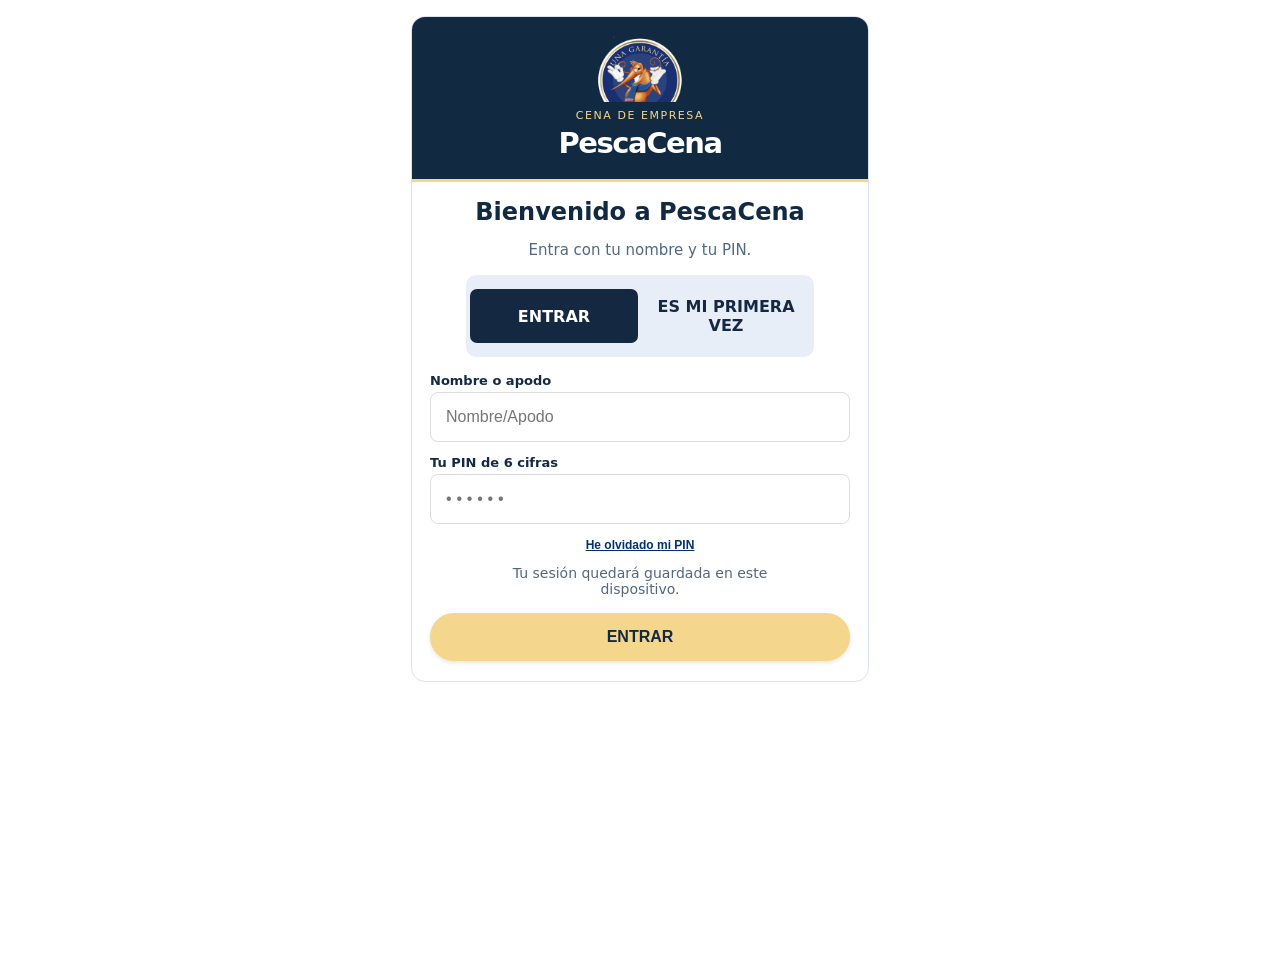
==== index.html @ 06b1144e "Añade acceso con nombre y PIN, sesión recordada y edición de nombre" ====
<!DOCTYPE html>
<html lang="es">
<head>
<meta charset="UTF-8">
<meta name="viewport" content="width=device-width, initial-scale=1.0, viewport-fit=cover">
<title>Proyecto Enero - Pescanova</title>

<!-- Librerías para Pesca-Tower (Tower Blocks) -->



<style>
#decision-semanal { background:linear-gradient(150deg,#edf7ff,#ffffff); border:1px solid #a7cce9; text-align:left; }
.decision-titulo { font-size:12px; font-weight:800; letter-spacing:.6px; text-transform:uppercase; color:#1769a3; margin:0 0 7px; }
#decision-pregunta { font-size:19px; line-height:1.3; margin:0 0 10px; color:#17324d; }
.decision-nota { color:#536578; font-size:12px; line-height:1.45; margin:10px 0; }
.decision-opciones { border:0; padding:0; margin:12px 0; min-width:0; }
.decision-opcion { display:flex; align-items:center; gap:10px; padding:13px; background:white; border:1px solid #d4e2ed; border-radius:12px; margin:8px 0; cursor:pointer; font-size:14px; line-height:1.3; }
.decision-opcion:has(input:checked) { border-color:#1769a3; background:#e5f2ff; box-shadow:0 0 0 1px #1769a3; }
.decision-opcion input { width:18px; height:18px; margin:0; flex-shrink:0; accent-color:#1769a3; }
.decision-resultado { background:white; padding:12px; border:1px solid #d4e2ed; border-radius:10px; margin:8px 0; font-size:12px; color:#536578; }
.decision-etiqueta { color:#17324d; font-size:14px; font-weight:600; margin-bottom:5px; }
.decision-barra { background:#e4edf4; height:7px; border-radius:5px; overflow:hidden; margin-top:8px; }
.decision-barra div { background:#1769a3; height:100%; border-radius:5px; }
#btn-decision { margin:8px 0 0; background:#1769a3; font-size:14px; }
.solo-lector { position:absolute; width:1px; height:1px; overflow:hidden; clip:rect(0,0,0,0); }
#decision-propuesta { width:100%; min-height:100px; padding:12px; border:1px solid #cbdce9; border-radius:10px; font:16px 'Segoe UI',sans-serif; box-sizing:border-box; resize:vertical; margin:8px 0; }

.acciones-evento { position:static; width:100%; max-width:420px; background:var(--surface); padding:12px; box-sizing:border-box; border:1px solid #e5cf85; border-radius:16px; box-shadow:none; margin:8px 0 20px; }
#btn-abrir-votaciones { background:#fff1bc; color:#17324d; width:100%; max-width:none; margin:0; min-height:48px; font-size:14px; box-shadow:none; }
.voto-ayuda { display:block; color:#6b531b; font-size:12px; line-height:1.35; margin-top:6px; }
.cabecera-lobby { position:static; width:100%; max-width:1100px; padding:8px 0 20px; box-sizing:border-box; }
.estado-jugador { display:grid; grid-template-columns:minmax(0,1fr) auto; align-items:center; gap:32px; }
.progreso-jugador { grid-column:2; grid-row:1; display:flex; flex-wrap:wrap; justify-content:flex-end; align-items:center; gap:10px; }
.cabecera-lobby #puntos-esquina, .cabecera-lobby #racha-dias, .cabecera-lobby .boss-alerta { position:static; margin:0; white-space:nowrap; box-shadow:none; }
.cabecera-lobby .boss-alerta { grid-column:1; grid-row:1; justify-self:start; max-width:100%; white-space:normal; text-align:left; font-size:13px; background:#fff0ed; color:#a12b20; border:1px solid #e7b4ab; animation:none; padding:10px 13px; }
@media(max-width:480px) { .estado-jugador { gap:16px; } .progreso-jugador { flex-direction:column; align-items:flex-end; gap:8px; } .cabecera-lobby .boss-alerta { padding:10px; font-size:12px; } }
.equipo-insignia { display:inline-flex; align-items:center; gap:6px; border-radius:20px; padding:4px 9px; font-size:12px; font-weight:700; background:#eef4fb; }
.equipo-azul { color:#1252a7; background:#e8f1ff; } .equipo-rojo { color:#a92222; background:#fff0f0; } .equipo-amarillo { color:#6c5200; background:#fff5c8; }
.perfil-cambiar { background:none; box-shadow:none; color:#003366; width:auto; margin:5px 0 0; padding:4px; font-size:12px; text-transform:none; text-decoration:underline; }
#perfil-equipo { width:100%; max-width:320px; }
@media(max-width:480px) { .acciones-evento { top:48px; } .contador { font-size:clamp(23px,7.6vw,38px); letter-spacing:0; } #fecha-cena-info { font-size:13px; } }

[hidden] { display: none !important; }
.nav-item { flex: 1; min-width: 0; }
:root {
--primary: #003366; --accent: #ffcc00; --bg: #f8f9fa; --surface: #ffffff;
--text: #202124; --text-muted: #5f6368; --error-bg: #fce8e6;
--error-text: #d93025; --success: #538d4e; --mission: #8c52ff;
}

body { margin: 0; font-family: 'Segoe UI', Roboto, Arial, sans-serif; background-color: var(--bg); color: var(--text); text-align: center; padding-bottom: 80px; user-select: none; overflow-x: hidden; }

.screen { display: none; padding: 20px; min-height: 100vh; box-sizing: border-box; }
.active { display: flex; flex-direction: column; justify-content: flex-start; align-items: center; }

.seccion-lobby { display: none; width: 100%; flex-direction: column; align-items: center; animation: fadeIn 0.3s; }
.seccion-lobby.active-sec { display: flex; }

@keyframes fadeIn { from { opacity: 0; transform: translateY(10px); } to { opacity: 1; transform: translateY(0); } }

.bottom-nav { position: fixed; bottom: 0; left: 0; width: 100%; background-color: var(--surface); box-shadow: 0 -2px 10px rgba(0,0,0,0.08); display: flex; justify-content: space-around; padding: 10px 0; padding-bottom: env(safe-area-inset-bottom, 10px); z-index: 1000; }
.nav-item { display: flex; flex-direction: column; align-items: center; color: #9aa0a6; cursor: pointer; font-size: 11px; font-weight: 600; width: 20%; transition: color 0.2s; }
.nav-icon { font-size: 24px; margin-bottom: 4px; filter: grayscale(100%); opacity: 0.6; transition: all 0.2s; }
.nav-item.active-nav { color: var(--primary); }
.nav-item.active-nav .nav-icon { filter: grayscale(0%); opacity: 1; transform: scale(1.1); }

input[type="text"], input[type="password"], select, button { width: 100%; max-width: 320px; padding: 15px; margin: 10px 0; border-radius: 8px; border: 1px solid #dadce0; font-size: 16px; box-sizing: border-box; }
button { background-color: var(--primary); color: white; font-weight: 600; cursor: pointer; text-transform: uppercase; border: none; border-radius: 25px; box-shadow: 0 2px 4px rgba(0,0,0,0.1); transition: background-color 0.2s, transform 0.1s, box-shadow 0.2s; }
button:hover { box-shadow: 0 4px 8px rgba(0,0,0,0.15); }
button:active { transform: scale(0.98); background-color: #002244; }
button:disabled { background-color: #dadce0 !important; color: #9aa0a6 !important; cursor: not-allowed; box-shadow: none; }

h1 { color: var(--primary); font-size: 2.3em; margin-top: 40px; margin-bottom: 5px; font-weight: 700; }
h2 { color: var(--primary); font-size: 1.5em; margin-top: 10px; margin-bottom: 15px; }
.subtitulo { color: var(--text-muted); margin-bottom: 30px; font-weight: 500; font-size: 15px; }
.logo-corporativo { width: 180px; height: auto; margin-top: 20px; margin-bottom: 10px; }
.contador { font-size: 3.5em; font-family: monospace; font-weight: bold; margin: 0 0 15px 0; color: var(--primary); letter-spacing: 2px; }

.info-jugador { background-color: var(--surface); padding: 12px 20px; border-radius: 25px; font-size: 0.9em; width: 90%; max-width: 320px; border: 1px solid #e8eaed; box-shadow: 0 1px 3px rgba(0,0,0,0.05); color: var(--text-muted); }
.info-jugador strong { color: var(--primary); }
.card-container { background-color: var(--surface); border-radius: 12px; padding: 20px; margin-top: 15px; width: 90%; max-width: 320px; box-shadow: 0 2px 6px rgba(0,0,0,0.08); border: 1px solid #e8eaed; box-sizing: border-box; }

.tabs { display: flex; justify-content: space-between; margin-bottom: 15px; gap: 8px; }
.tab-btn { background-color: #f1f3f4; color: var(--text-muted); padding: 10px; border-radius: 20px; font-size: 13px; margin: 0; width: 33%; box-shadow: none; text-transform: none; }
.tab-btn.active-tab { background-color: var(--accent); color: var(--text); font-weight: bold; }

.equipo-row { display: flex; align-items: center; margin-bottom: 12px; text-align: left; }
.equipo-nombre { width: 35%; font-size: 11px; font-weight: bold; color: var(--text-muted); text-transform: uppercase;}
.barra-bg { width: 65%; background-color: #f1f3f4; border-radius: 10px; overflow: hidden; height: 22px; position: relative; }
.barra-fill { height: 100%; position: absolute; left: 0; top: 0; border-radius: 10px; transition: width 1s ease-in-out; width: 0%; }
.puntos-text { position: absolute; right: 8px; top: 3px; font-size: 12px; font-weight: bold; color: white; text-shadow: 1px 1px 2px rgba(0,0,0,0.5); }
.bg-azul { background-color: #1769cf; } .bg-rojo { background-color: #c62828; } .bg-amarillo { background-color: #f9c80e; }
.bg-amarillo + .puntos-text { color:#342b00; text-shadow:none; }

.tabla-top { width: 100%; border-collapse: collapse; text-align: left; font-size: 13px; }
.tabla-top th, .tabla-top td { padding: 8px 5px; border-bottom: 1px solid #f1f3f4; }
.tabla-top th { color: var(--text-muted); text-transform: uppercase; font-size: 11px; }

.logro-item { margin-bottom: 12px; border-bottom: 1px solid #f1f3f4; padding-bottom: 8px; text-align: left;}
.logro-titulo { color: var(--primary); font-size: 14px; font-weight: bold;}
.logro-desc { color: var(--text-muted); font-size: 13px;}

.btn-codigo { background-color: #457b9d; color: white; margin-top: 15px; }
.btn-juego { background-color: var(--primary); color: white; margin-top: 15px; padding: 15px;}
.btn-trivial-start { background-color: #2a9d8f; }
.btn-ruleta-start { background-color: #e63946; }
.btn-parejas-start { background-color: #f4a261; }
#loading-text { font-size: 12px; color: var(--text-muted); margin-bottom: 10px; display: none; }

.wordle-header { display: flex; justify-content: space-between; align-items: center; width: 100%; max-width: 320px; margin-bottom: 20px; }
.btn-volver { background-color: #f1f3f4; color: var(--text); width: auto; padding: 10px 15px; margin: 0; font-size: 12px; box-shadow: none; font-weight: bold; z-index: 50; position: relative;}

.tablero { display: grid; grid-template-rows: repeat(6, 1fr); grid-gap: 5px; margin-bottom: 20px; }
.fila { display: grid; grid-template-columns: repeat(5, 1fr); grid-gap: 5px; }
.casilla { width: 50px; height: 50px; border: 2px solid #dadce0; border-radius: 4px; font-size: 30px; font-weight: bold; text-transform: uppercase; display: flex; justify-content: center; align-items: center; color: var(--text); background: white; transition: background-color 0.3s, border-color 0.3s;}
.teclado { display: flex; flex-direction: column; gap: 5px; width: 100%; max-width: 350px; margin-top: 10px; }
.fila-teclas { display: flex; justify-content: center; gap: 5px; }
.tecla { background-color: #d3d6da; color: var(--text); border: none; border-radius: 4px; padding: 15px 10px; font-weight: bold; cursor: pointer; flex: 1; font-size: 14px; margin: 0; box-shadow: none; text-transform: none;}
.tecla-grande { flex: 1.5; font-size: 12px; background-color: #878a8c; color: white;}
.verde { background-color: var(--success) !important; border-color: var(--success) !important; color: white !important;}
.amarillo { background-color: #b59f3b !important; border-color: #b59f3b !important; color: white !important;}
.gris { background-color: #787c7e !important; border-color: #787c7e !important; color: white !important;}

.btn-opcion { background-color: var(--surface); color: var(--primary); border: 2px solid var(--primary); margin: 8px 0; text-transform: none; font-size: 15px; padding: 15px; font-weight: 500;}
.btn-opcion:disabled { cursor: not-allowed; opacity: 0.8; }
.btn-opcion.correct { background-color: var(--success); border-color: var(--success); color: white; }
.btn-opcion.wrong { background-color: var(--error-text); border-color: var(--error-text); color: white; }

#ruleta-box { background: #f1f3f4; padding: 20px; border-radius: 10px; font-size: 22px; font-weight: bold; margin: 15px 0; border: 3px solid #dadce0; transition: background-color 0.3s; }

#tablero-zip { display: grid; gap: 4px; margin: 15px auto; width: 100%; max-width: 320px; background: #dadce0; padding: 4px; border-radius: 8px; touch-action: none; user-select: none; }
.zip-cell { background: white; border-radius: 6px; aspect-ratio: 1; display: flex; justify-content: center; align-items: center; position: relative; cursor: pointer; }
.zip-cell.path { background: #ffcc00; transition: background 0.1s ease;}
.zip-cell.path-head { background: #ff9800; transform: scale(0.95); transition: 0.1s;}
.zip-dot { background: var(--primary); color: white; border-radius: 50%; width: 35px; height: 35px; display: flex; justify-content: center; align-items: center; z-index: 2; pointer-events: none; font-weight: bold; font-size: 18px; box-shadow: 0 2px 4px rgba(0,0,0,0.3);}
#zip-timer-display { font-size: 32px; font-family: monospace; font-weight: bold; color: var(--primary); margin: 5px 0; text-shadow: 1px 1px 2px rgba(0,0,0,0.1); transition: color 0.3s; }

.parejas-stats { display: flex; justify-content: space-between; width: 100%; max-width: 320px; font-size: 15px; font-weight: bold; color: var(--text-muted); margin-bottom: 10px; background: #f1f3f4; padding: 10px; border-radius: 8px; box-sizing: border-box;}
.parejas-grid { display: grid; grid-template-columns: repeat(4, 1fr); gap: 8px; margin: 10px auto; width: 100%; max-width: 320px; perspective: 1000px; }
.parejas-card { aspect-ratio: 1; position: relative; cursor: pointer; transform-style: preserve-3d; transition: transform 0.5s cubic-bezier(0.4, 0.2, 0.2, 1); }
.parejas-card.flipped { transform: rotateY(180deg); }
.parejas-card-inner { width: 100%; height: 100%; position: absolute; transform-style: preserve-3d; }
.parejas-face { width: 100%; height: 100%; position: absolute; backface-visibility: hidden; display: flex; justify-content: center; align-items: center; border-radius: 8px; font-size: 32px; box-shadow: 0 2px 4px rgba(0,0,0,0.15); border: 2px solid #dadce0; box-sizing: border-box;}
.parejas-front { background: var(--primary); background-image: radial-gradient(circle, rgba(255,255,255,0.1) 2px, transparent 2px); background-size: 10px 10px; }
.parejas-front::after { content: ''; font-size: 20px; opacity: 0.3; }
.parejas-back { background: white; transform: rotateY(180deg); }
.parejas-back.matched { background: #d4edda; border-color: var(--success); }

#filtro-ranking { background-color: #f1f3f4; color: var(--primary); border: 2px solid #dadce0; border-radius: 8px; padding: 8px; font-weight: bold; font-size: 13px; margin-top: 0; margin-bottom: 15px; width: 100%; max-width: 100%; cursor: pointer; outline: none; }

.modal-overlay { position: fixed; top: 0; left: 0; width: 100%; height: 100%; background: rgba(0,34,68,0.7); z-index: 10000; display: flex; justify-content: center; align-items: center; opacity: 0; pointer-events: none; transition: opacity 0.3s ease; padding: 20px; box-sizing: border-box; backdrop-filter: blur(4px); }
.modal-overlay.show { opacity: 1; pointer-events: auto; }
.modal-box { background: var(--surface); border-radius: 16px; padding: 25px 20px; text-align: center; max-width: 320px; width: 100%; transform: scale(0.8); transition: transform 0.3s cubic-bezier(0.175, 0.885, 0.32, 1.275); box-shadow: 0 10px 30px rgba(0,0,0,0.3); }
.modal-overlay.show .modal-box { transform: scale(1); }
.modal-icon { font-size: 50px; margin-bottom: 10px; line-height: 1; }
.modal-title { margin: 0 0 10px 0; color: var(--primary); font-size: 20px; font-weight: 800; text-transform: uppercase; }
.modal-text { font-size: 14px; color: var(--text-muted); margin-bottom: 20px; line-height: 1.5; font-weight: 500; }
.modal-btn { background: var(--primary); color: white; border: none; padding: 12px 25px; border-radius: 25px; font-weight: bold; width: 100%; font-size: 14px; box-shadow: 0 4px 6px rgba(0,0,0,0.1); }

#puntos-esquina { position: fixed; top: 55px; right: 15px; background: var(--surface); color: var(--primary); padding: 6px 14px; border-radius: 20px; font-weight: 800; font-size: 14px; box-shadow: 0 2px 8px rgba(0,0,0,0.15); z-index: 999; display: none; border: 2px solid var(--accent); align-items: center; gap: 5px; transition: transform 0.3s; }
#racha-dias { position: fixed; top: 95px; right: 15px; background: var(--surface); color: var(--success); padding: 6px 14px; border-radius: 20px; font-weight: 800; font-size: 13px; box-shadow: 0 2px 8px rgba(0,0,0,0.15); z-index: 999; display: none; border: 2px solid var(--success); align-items: center; gap: 5px; cursor: pointer; transition: transform 0.2s; }
#racha-dias:hover { transform: scale(1.05); }
#racha-dias:active { transform: scale(0.95); }

.confetti-container { position: fixed; top: 0; left: 0; width: 100vw; height: 100vh; pointer-events: none; z-index: 10001; overflow: hidden; }
.confetti { position: absolute; top: -10px; width: 12px; height: 12px; opacity: 0.9; animation: fall linear forwards; }
@keyframes fall { 0% { transform: translateY(-10vh) rotate(0deg); } 100% { transform: translateY(110vh) rotate(720deg); } }
@keyframes ticker { 0% { transform: translate(100%, 0); } 100% { transform: translate(-100%, 0); } }

/* ESTILOS DEL CLICKER BOSS Y EFECTOS NUEVOS */
.boss-alerta { position: fixed; top: 55px; left: 15px; background-color: var(--error-text); color: white; padding: 8px 15px; border-radius: 25px; font-weight: bold; font-size: 14px; display: flex; align-items: center; gap: 8px; z-index: 999; cursor: pointer; box-shadow: 0 4px 8px rgba(0,0,0,0.3); animation: pulse-alerta 1s infinite; border: 2px solid white; display: none; }
@keyframes pulse-alerta { 0% { transform: scale(1); } 50% { transform: scale(1.1); box-shadow: 0 6px 15px rgba(217,48,37,0.6); } 100% { transform: scale(1); } }
.breathe-boss { animation: breathe-boss 2.5s ease-in-out infinite; }
@keyframes breathe-boss { 0% { transform: scale(1) translateY(0); } 50% { transform: scale(1.04) translateY(-8px); } 100% { transform: scale(1) translateY(0); } }
.shake-boss { animation: shake-boss 0.15s cubic-bezier(.36,.07,.19,.97) both; }
@keyframes shake-boss { 0% { transform: translate(0,0) rotate(0deg); } 25% { transform: translate(-5px, 3px) rotate(-2deg); } 50% { transform: translate(5px, -3px) rotate(2deg); } 75% { transform: translate(-3px, -2px) rotate(-1deg); } 100% { transform: translate(0,0) rotate(0deg); } }

.float-dmg.crit { color: #ffcc00; font-size: 28px; text-shadow: 0 0 5px #d93025, -1px -1px 0 #000, 1px -1px 0 #000, -1px 1px 0 #000, 1px 1px 0 #000; z-index: 10003; animation: floatCrit 1.8s ease-out forwards; }
.float-dmg.ajeno { color: #9aa0a6; font-size: 14px; opacity: 0.6; z-index: 10001; }
.float-dmg { position: fixed; color: var(--error-text); font-weight: 900; font-size: 18px; pointer-events: none; z-index: 10002; text-shadow: -1px -1px 0 #fff, 1px -1px 0 #fff, -1px 1px 0 #fff, 1px 1px 0 #fff; animation: floatUpDmg 1.8s ease-out forwards; white-space: nowrap; }

@keyframes floatUpDmg { 0% { opacity: 1; transform: translateY(0) scale(1); } 70% { opacity: 1; transform: translateY(-40px) scale(1.2); } 100% { opacity: 0; transform: translateY(-60px) scale(1.3); } }
@keyframes floatCrit { 0% { opacity: 1; transform: translateY(0) scale(1.5); } 70% { opacity: 1; transform: translateY(-50px) scale(1.8); } 100% { opacity: 0; transform: translateY(-80px) scale(2); } }
.tienda-fila { display: flex; justify-content: space-between; align-items: center; background: #f1f3f4; padding: 10px; border-radius: 8px; margin-bottom: 8px; }

.frenesi-banner { background: #d93025; color: white; padding: 10px; font-weight: 900; width: 100%; box-sizing: border-box; text-transform: uppercase; letter-spacing: 2px; animation: flash-rojo 0.5s infinite alternate; border-radius: 8px; margin-bottom: 10px; display: none; box-shadow: 0 0 15px rgba(217, 48, 37, 0.8); }
@keyframes flash-rojo { from { background-color: #d93025; transform: scale(1); } to { background-color: #ff5252; transform: scale(1.02); } }

/* =========================================
   ESTILOS DEL JUEGO TOWER BLOCKS
   ========================================= */
#pantalla-torre { padding: 0; background-color: #D0CBC7; overflow: hidden; position: relative; }
#pantalla-torre .wordle-header { position: absolute; top: 20px; left: 20px; width: calc(100% - 40px); z-index: 999; margin: 0; }
#tower-container { width: 100%; height: 100vh; position: absolute; top:0; left:0; font-family: 'Comfortaa', 'Segoe UI', cursive; touch-action: none; }
#tower-container #tower-score { position: absolute; top: 80px; width: 100%; text-align: center; font-size: 8vh; transition: transform 0.5s ease; color: #334; transform: translatey(-200px) scale(1); z-index: 10; font-weight: bold; pointer-events: none;}
#tower-container #tower-game { position: absolute; top: 0; right: 0; bottom: 0; left: 0; }
#tower-container .game-over { position: absolute; top: 0; left: 0; width: 100%; height: 85%; display: flex; flex-direction: column; align-items: center; justify-content: center; z-index: 20; pointer-events: none;}
#tower-container .game-over * { transition: opacity 0.5s ease, transform 0.5s ease; opacity: 0; transform: translatey(-50px); color: #334; }
#tower-container .game-over h2 { margin: 0; padding: 0; font-size: 40px; }
#tower-container .game-ready { position: absolute; top: 0; left: 0; width: 100%; height: 100%; display: flex; flex-direction: column; align-items: center; justify-content: space-around; z-index: 20;}
#tower-container .game-ready #tower-start-button { transition: opacity 0.5s ease, transform 0.5s ease; opacity: 0; transform: translatey(-50px); border: 3px solid #334; padding: 10px 30px; background-color: transparent; color: #334; font-size: 30px; font-weight: bold; cursor: pointer; border-radius: 12px; }
#tower-container #tower-instructions { position: absolute; width: 100%; top: 18vh; left: 0; text-align: center; transition: opacity 0.5s ease, transform 0.5s ease; opacity: 0; font-weight: bold; color: #334; z-index: 10; pointer-events: none;}
#tower-container #tower-instructions.hide { opacity: 0 !important; }
#tower-container.playing #tower-score, #tower-container.resetting #tower-score { transform: translatey(0px) scale(1); }
#tower-container.playing #tower-instructions { opacity: 1; }
#tower-container.ready .game-ready #tower-start-button { opacity: 1; transform: translatey(0); pointer-events: auto;}
#tower-container.ended #tower-score { transform: translatey(6vh) scale(1.5); }
#tower-container.ended .game-over * { opacity: 1; transform: translatey(0); }
#tower-container.ended .game-over p { transition-delay: 0.3s; }
</style>

<style>
:root{--primary:#173452;--accent:#f4d68c;--bg:#f4f7fb;--surface:#fff;--text:#142942;--text-muted:#526680;--line:#dce5ef;--navy:#122942}
body{background:var(--bg);text-align:center;color:var(--text)}
.screen{padding:16px max(16px,calc((100% - 560px)/2));min-height:100dvh}
.card-container{box-sizing:border-box;width:100%;max-width:none;border-radius:12px;border:1px solid var(--line);box-shadow:none}
#pantalla-registro .entrada{width:100%;max-width:420px;background:white;border:1px solid var(--line);border-radius:14px;overflow:hidden;padding:0 18px 16px}
.entrada-marca{background:var(--navy);margin:0 -18px 16px;padding:16px;color:white;border-bottom:3px solid var(--accent)}
.entrada-marca img{display:block;width:88px;height:72px;object-fit:contain;margin:auto}.entrada-marca h1{color:white;margin:3px 0;font-size:29px;letter-spacing:-.05em}.entrada-marca p{margin:4px 0;font-size:11px;color:var(--accent);letter-spacing:.14em;text-transform:uppercase}
.entrada label{display:block;text-align:left;font-size:13px;font-weight:750;margin:8px 0 0}.entrada input,.entrada select{max-width:none;margin:4px 0 5px}.entrada .subtitulo{margin:7px 0 14px}.entrada #estado-conexion{margin:9px auto}.entrada #btn-entrar{background:var(--accent);color:var(--navy);margin:4px 0;width:100%;max-width:none}
.mast-cena{width:100%;display:flex;gap:9px;align-items:center;padding:0 0 11px;border-bottom:1px solid var(--line);font-weight:850;text-align:left}.mast-cena img{width:36px;height:32px;object-fit:contain;border-radius:6px;background:var(--navy)}.mast-cena span:last-child{margin-left:auto}
.cabecera-lobby{padding:8px 0;max-width:none}.estado-jugador{display:flex;justify-content:flex-end}.progreso-jugador{flex-direction:row;flex-wrap:wrap}.cabecera-lobby:has(.progreso-jugador:not(:has(:not([hidden])))){display:none}
.seccion-lobby.active-sec{align-items:stretch;text-align:left}.seccion-lobby>h2{font-size:28px;letter-spacing:-.04em;margin:8px 0 10px}.seccion-lobby .card-container{margin:0 0 10px}
#sec-inicio .contador{text-align:center;font-size:clamp(22px,7vw,36px);letter-spacing:0;margin:6px 0}#fecha-cena-info{text-align:center;color:var(--text-muted);font-size:13px;margin:8px 0 12px}
#decision-semanal{background:var(--navy);border:0;color:white;padding:15px;margin-bottom:12px}#decision-pregunta{color:white}.decision-titulo{color:var(--accent)}.decision-nota{color:#d5e1ef}.decision-opcion,.decision-resultado{color:var(--ink,var(--text));background:#fff}.decision-opcion:has(input:checked){background:#f8e7ba;border-color:#d8ba74}.decision-opcion input{accent-color:#173452}#btn-decision{max-width:none;background:var(--accent);color:var(--navy);min-height:44px}
.boss-entry{width:100%;max-width:none;min-height:54px;box-sizing:border-box;margin:0 0 12px;padding:10px 12px;display:flex;align-items:center;gap:10px;text-align:left;background:white;color:var(--text);border:1px solid var(--line);border-radius:10px;box-shadow:none;text-transform:none;font:inherit}.boss-entry strong,.boss-entry small{display:block}.boss-entry small{color:var(--text-muted)}.boss-entry .boss-entry-action{margin-left:auto;color:var(--primary);font-weight:800}.boss-entry-icon{background:#e8f0fa;border-radius:7px;padding:6px;font:800 14px monospace}
.info-jugador{width:100%;max-width:none;box-sizing:border-box;border:0;border-radius:0;border-bottom:1px solid var(--line);box-shadow:none;background:transparent;padding:8px 0;margin:0 0 10px}
.bottom-nav{box-sizing:border-box;justify-content:stretch;gap:2px;padding:4px max(8px,calc((100% - 560px)/2));padding-bottom:max(4px,env(safe-area-inset-bottom));border-top:1px solid var(--line);box-shadow:none}
.bottom-nav .nav-item{display:flex;justify-content:center;width:auto;max-width:none;margin:0;padding:4px 2px;min-height:50px;border:0;border-radius:7px;background:transparent;color:var(--text-muted);font-size:11px;text-transform:none;box-shadow:none}.bottom-nav .active-nav{background:#e7eff9;color:var(--navy)}.bottom-nav .nav-icon{font-size:18px;filter:none;opacity:1;margin:0;transform:none}
.mas-link{display:flex;width:100%;max-width:none;justify-content:space-between;align-items:center;background:white;color:var(--text);box-shadow:none;border:1px solid var(--line);border-radius:9px;text-transform:none;margin:0 0 7px;min-height:46px}
.juegos-grid{display:grid;grid-template-columns:repeat(2,minmax(0,1fr));gap:8px}.juegos-grid .card-container{padding:10px;margin:0!important;border:1px solid var(--line)!important;text-align:left}.juegos-grid .btn-juego{font-size:11px;min-height:44px;padding:7px;margin:0}.juegos-grid p{margin:5px 0 9px}.juegos-grid [data-feature=ruleta]{grid-column:1/-1}.juegos-grid #ruleta-box{min-height:0}
.ranking-personal{background:var(--navy);color:white;padding:13px;border-radius:10px;margin-bottom:10px}.ranking-personal small{display:block;color:var(--accent)}.ranking-personal strong{font-size:22px}
#pantalla-boss{gap:0}.arena-cena{width:100%;background:var(--navy);border-radius:13px;padding:12px;color:white;box-sizing:border-box;text-align:left}.arena-cena .arena-label{color:var(--accent);font-size:11px;font-weight:800;text-transform:uppercase;letter-spacing:.08em;margin:0 0 4px}.arena-cena #boss-fase-titulo{color:white!important;margin:0 0 7px!important;font-size:26px!important}.arena-cena .arena-life{width:100%;height:25px;background:#30465f;border-radius:7px;position:relative;overflow:hidden;margin-bottom:8px}.arena-cena #boss-vida-fill{background:#d34843!important}.arena-cena #boss-vida-txt{top:3px!important;font-size:13px!important}
#boss-img-container{width:100%!important;height:clamp(185px,34dvh,300px)!important;margin:0!important;background:white;border-radius:8px;overflow:hidden;touch-action:manipulation;user-select:none}#boss-img-container:focus-visible{outline:3px solid var(--accent);outline-offset:2px}.arena-hint{font-size:12px;color:#e1eafa;text-align:center;margin:6px 0 0}
.combat-summary{display:flex;justify-content:space-between;gap:12px;width:100%;text-align:left;padding:11px 0;border-bottom:1px solid var(--line)}.combat-summary small{display:block;color:var(--text-muted)}
#pantalla-boss .tabs,#boss-tienda,#boss-ranking{max-width:none!important}.boss-return{width:100%;text-align:left;margin:0 0 8px}.boss-return button{min-height:44px}.boss-secondary .tienda-fila{background:#edf3fa!important;border:0!important}.boss-secondary .tienda-fila button{background:var(--primary)!important;color:white}
#sec-juegos .categorias-juegos{display:flex;gap:4px;padding:4px;margin:16px 0 12px;background:#e7eef8;border-radius:10px}
#sec-juegos .categorias-juegos button{flex:1;min-height:44px;padding:8px;border:0;border-radius:7px;background:transparent;color:#142941;font:inherit;font-weight:700;cursor:pointer;box-shadow:none}
#sec-juegos .categorias-juegos button[aria-selected="true"]{background:#142941;color:#fff}
#sec-juegos .categorias-juegos button:focus-visible,#sec-juegos [role="tabpanel"]:focus-visible{outline:2px solid #245785;outline-offset:2px}
.acceso-tabs{display:flex;gap:4px;background:#e7eef8;padding:4px;border-radius:10px;margin:16px auto;max-width:340px}
.acceso-tabs button{flex:1;min-height:44px;font:inherit;font-weight:700;border:0;border-radius:7px;padding:8px;color:#142941;background:transparent;box-shadow:none}
.acceso-tabs button[aria-pressed="true"]{color:#fff;background:#142941}
#pantalla-registro input,#pantalla-registro select{box-sizing:border-box}
#pin-acceso,#pin-confirmar{letter-spacing:.3em}
#estado-conexion{min-height:2.5em}
#cuenta-nombre-estado{font-size:14px}
@media(max-width:375px){.juegos-grid .card-container{padding:8px}.bottom-nav .nav-item{font-size:10px}}
</style>

<style>
:root{--bg:#fff;--surface:#fff;--primary:#122942;--accent:#f4d68c;--line:#dbe4ee;--text:#142942;--text-muted:#526780}
body{background:#fff;font-family:system-ui,sans-serif}.screen{max-width:590px;padding:16px 17px 12px;margin:0 auto}.mast-cena{padding-bottom:10px}.seccion-lobby>h2{margin:3px 0 5px}.seccion-etiqueta{margin:0 0 3px;font-size:11px;font-weight:850;letter-spacing:.1em;text-transform:uppercase;color:var(--text-muted)}.pagina-intro{margin:2px 0 13px;color:var(--text-muted);font-size:14px}
.seccion-lobby .card-container{border:0;border-bottom:1px solid var(--line);border-radius:0;padding:12px 0;box-shadow:none}.perfil-resumen{padding:8px 0 11px;border-bottom:1px solid var(--line)}.perfil-resumen h2{font-size:23px;margin:0 0 4px;overflow-wrap:anywhere}.perfil-linea{display:flex;align-items:center;flex-wrap:wrap;gap:9px;font-size:13px}.perfil-linea>span{color:var(--text-muted)}.equipo-insignia{display:inline-flex;gap:6px;align-items:center}.equipo-insignia:before{content:"";width:7px;height:7px;background:currentColor;border-radius:50%}#mast-equipo{font-size:11px;font-weight:700;color:var(--primary);background:#e8eff8;border-radius:20px;padding:4px 8px}#fecha-cena-info{margin:9px 0 11px}
#sec-inicio #decision-semanal{border-radius:10px;background:#122942;padding:13px;border:0}.decision-opciones{margin:8px 0}.decision-opcion{border-radius:7px;padding:9px;min-height:42px;box-sizing:border-box;margin:5px 0}.decision-opciones:has(.decision-opcion:nth-of-type(2)):not(:has(.decision-opcion:nth-of-type(3),details,textarea,input[type=text])){display:grid;grid-template-columns:repeat(2,minmax(0,1fr));gap:6px}.decision-opciones .solo-lector{position:absolute}#btn-decision{border-radius:7px;margin-top:3px;text-transform:none;font-family:inherit}
.boss-entry,.mas-link{border:0;border-bottom:1px solid var(--line);border-radius:0;margin:0;padding:9px 0}.boss-entry:hover,.mas-link:hover,.reto:hover{background:#f3f7fc}.boss-entry{margin-bottom:4px}.volver-mas{width:auto;max-width:none;align-self:flex-start;background:none;color:var(--primary);padding:7px 0;margin:0;min-height:44px;box-shadow:none;text-transform:none}.asistencia-detalle{padding:7px 0;border-bottom:1px solid var(--line)}.asistencia-detalle select{display:block}
.ruleta-portada{margin:10px 0 13px;border-radius:10px;padding:12px;background:#122942;color:white;text-align:center}.ruleta-portada .seccion-etiqueta{color:#f4d68c}.ruleta-portada p{margin:5px 0;color:#edf3fa!important;font-size:12px!important}.ruleta-portada p span{color:#f4d68c!important}.rueda-marco{position:relative;width:132px;height:132px;margin:10px auto 6px}.rueda-marco:after{content:"";position:absolute;top:-4px;left:calc(50% - 6px);border-left:6px solid transparent;border-right:6px solid transparent;border-top:11px solid #fff}.rueda-marco:before{content:"";position:absolute;inset:calc(50% - 7px);background:#122942;border:2px solid #f4d68c;border-radius:50%;z-index:1}#rueda-grafica{width:100%;height:100%;border:2px solid #f4d68c;border-radius:50%;background:repeating-conic-gradient(#f4d68c 0deg 60deg,#255689 60deg 120deg)}#rueda-grafica.girando{animation:rueda .7s linear infinite}@keyframes rueda{to{transform:rotate(360deg)}}@media(prefers-reduced-motion:reduce){#rueda-grafica.girando{animation:none}}
.ruleta-portada #ruleta-box{color:white;background:transparent;padding:0;border:0;margin:0;font-size:15px}.ruleta-portada #btn-ruleta,.accion-dorada{width:auto;max-width:none;min-height:44px;background:#f4d68c;color:#122942;border-radius:7px;box-shadow:none;text-transform:none;margin:6px 0 0;padding:8px 15px}
.etiqueta-retos{margin:8px 0}.retos-grid{display:grid;grid-template-columns:1fr 1fr;gap:7px}.retos-grid .reto{display:grid;gap:2px;text-align:left;align-content:start;background:#e9f0fa;color:#142942;min-height:79px;border-radius:7px;margin:0;max-width:none;padding:8px 10px;text-transform:none;box-shadow:none}.reto span{font-size:13px}.reto small{color:var(--text-muted);font-size:11px}
.fila-voto{border-bottom:1px solid var(--line);padding:0}.fila-voto summary{display:grid;grid-template-columns:32px minmax(0,1fr) auto;gap:8px;align-items:center;min-height:56px;cursor:pointer;list-style:none}.fila-voto summary::-webkit-details-marker{display:none}.icono-fila{display:grid;place-items:center;width:30px;height:30px;border-radius:7px;background:#e9f0fa}.fila-voto small{display:block;color:var(--text-muted);font-size:12px}.fila-voto .flecha{color:var(--text-muted)}.fila-voto[open] .flecha{transform:rotate(90deg)}.fila-voto input{margin:0 0 8px 40px;width:calc(100% - 40px);max-width:none}
.bottom-nav{padding-inline:max(8px,calc((100% - 570px)/2))}.bottom-nav .nav-item{font-family:inherit}.perfil-cambiar{text-transform:none}
</style>
<style>
.rueda-marco{width:170px;height:170px}#rueda-grafica{position:relative;background:repeating-conic-gradient(from -30deg,#f4d68c 0deg 60deg,#255689 60deg 120deg)}.sector-premio{position:absolute;left:50%;top:50%;transform:translate(-50%,-50%) rotate(var(--angulo)) translateY(-57px) rotate(calc(-1 * var(--angulo)));font-weight:850;font-size:14px;color:#122942}.sector-premio:nth-child(even){color:#fff}.rueda-marco:after{z-index:2}.ruleta-portada .premios-disponibles{margin:8px 0}
</style><style>
.asistencia-cifras{padding:12px 0;border-bottom:1px solid var(--line)}.asistencia-cifras h3{margin:0 0 8px;font-size:16px}.asistencia-cifras dl{display:grid;grid-template-columns:repeat(3,minmax(0,1fr));margin:0;gap:8px}.asistencia-cifras dl div{display:flex;flex-direction:column-reverse;border-left:1px solid var(--line);padding-left:8px}.asistencia-cifras dl div:first-child{border:0;padding:0}.asistencia-cifras dt{color:var(--text-muted);font-size:12px}.asistencia-cifras dd{font-size:22px;font-weight:800;margin:0}
#equipo-usuario,#mast-equipo{width:auto;max-width:none;margin:0;box-shadow:none;text-transform:none;min-height:40px;padding:4px 9px;cursor:pointer;text-decoration:underline;text-underline-offset:3px}#mast-equipo{margin-left:auto}.mast-cena button{color:var(--primary)}#clan-miembros{padding:0;margin:8px 0;list-style:none}#clan-miembros li{display:flex;justify-content:space-between;gap:10px;padding:11px 7px;border-bottom:1px solid var(--line)}#clan-miembros li span{overflow-wrap:anywhere}#clan-miembros li strong{white-space:nowrap}#clan-miembros .clan-yo{background:#e9f0fa}
.boss-entry .boss-entry-action{background:#f4d68c;border-radius:7px;padding:8px 10px;max-width:46%;font-size:13px;text-align:center;line-height:1.2}.boss-entry .boss-eyebrow{text-transform:uppercase;letter-spacing:.06em;font-size:9px;font-weight:800}.boss-entry:hover .boss-entry-action{background:#f1c96e}.boss-entry:focus-visible,#equipo-usuario:focus-visible,#mast-equipo:focus-visible{outline:2px solid #255689;outline-offset:2px}
.parejas-front::after{content:'';width:16px;height:16px;border:2px solid #adc6e2;transform:rotate(45deg);opacity:.55}.parejas-back svg{width:51%;height:51%;fill:none;stroke:#173452;stroke-width:1.7;stroke-linecap:round;stroke-linejoin:round}.parejas-back.matched svg{stroke:#276246}
#sec-inicio #card-mision{border:0!important;border-bottom:1px solid var(--line)!important;margin-top:0!important}#card-mision h3{color:var(--primary)!important}
.nav-icon svg{display:block;width:18px;height:18px;fill:none;stroke:currentColor;stroke-width:2;stroke-linecap:round;stroke-linejoin:round}
.screen .btn-volver,.screen .volver-mas{display:inline-flex;align-items:center;justify-content:center;min-height:44px;width:auto;max-width:none;margin:0 0 6px;padding:8px 11px;border:1px solid var(--line);border-radius:7px;background:#eef3fa;color:var(--primary);font:750 13px/1.2 system-ui,sans-serif;text-transform:none;box-shadow:none}
.screen .btn-volver:hover,.screen .volver-mas:hover{background:#e0ebf8;box-shadow:none}.boss-return{margin-bottom:6px}
.boss-panel .tabs{display:flex;gap:6px;padding:4px;background:#eef3fa;border-radius:8px}.boss-panel .tabs .tab-btn{flex:1;width:auto!important;min-height:44px;margin:0;padding:7px 10px;border-radius:6px;background:transparent;color:var(--text-muted);font:750 13px/1.2 system-ui,sans-serif;box-shadow:none;text-transform:none}.boss-panel .tabs .active-tab{background:var(--primary);color:#fff}
#boss-tienda .tienda-fila button{min-height:44px;border:1px solid var(--line)!important;border-radius:7px;background:#eef3fa!important;color:var(--primary);box-shadow:none;font:750 12px/1.2 system-ui,sans-serif;text-transform:none}#boss-tienda .tienda-fila button:hover{background:#e0ebf8!important}#boss-tienda .tienda-fila strong{color:var(--primary)!important}
#pantalla-boss .arena-cena{background:transparent;border-radius:0;padding:0;color:var(--text)}.arena-cena .arena-label{color:var(--text-muted)}.arena-cena #boss-fase-titulo{color:var(--primary)!important}.arena-cena .arena-life{height:22px;background:#e7eff8;margin:8px 0}.arena-cena #boss-vida-fill{background:#f4d68c!important}.arena-cena #boss-vida-txt{color:#122942!important;text-shadow:none!important;top:2px!important}
#boss-img-container{height:clamp(195px,39dvh,330px)!important;cursor:crosshair;background:white;border:0;border-radius:0}.arena-hint{color:var(--text-muted);margin:7px 0 2px}.combat-summary{padding:9px 0}.boss-panel{width:100%;text-align:left;border-bottom:1px solid var(--line)}.boss-panel summary{cursor:pointer;padding:12px 0;font-weight:750}.boss-panel .tabs{margin-top:0!important}#boss-tienda,#boss-ranking{border:0;padding:10px 0!important;box-shadow:none}.boss-secondary .tienda-fila{background:transparent!important;border-bottom:1px solid var(--line)!important;border-radius:0}
</style><style>
.mas-contenido{width:100%;max-width:360px;margin:0 auto;text-align:center;padding:6px 0 18px}.mas-contenido h2{font-size:26px;margin:4px 0 6px}.mas-contenido>label,.perfil-editor label,#editor-asistencia label{display:block;font-size:13px;font-weight:750;margin:12px 0 3px}.mas-contenido input[type=text],.mas-contenido select,.mas-contenido input[type=file]{display:block;width:100%;max-width:none;margin:0 auto 10px;border:1px solid var(--line);border-radius:7px;background:white;color:var(--text);padding:9px;font:inherit;min-height:44px;box-sizing:border-box}#palabra-secreta{text-transform:uppercase;text-align:center;letter-spacing:.08em}.mas-contenido input[type=file]::file-selector-button{border:0;border-radius:5px;background:#e9f0fa;color:#122942;padding:6px 8px;font-weight:750;margin-right:6px}.mas-contenido .accion-dorada,.mas-contenido #btn-equipo,.mas-contenido #btn-asistencia{width:100%;max-width:none;min-height:44px;border-radius:7px;background:#f4d68c!important;color:#122942;text-transform:none;box-shadow:none;font:750 14px system-ui,sans-serif;margin:5px 0 0}.foto-mision{display:flex;align-items:center;justify-content:center;gap:8px;margin:7px 0;font-size:13px}.perfil-fila{padding:11px 0;border-top:1px solid var(--line);text-align:left}.perfil-fila h3{margin:0 0 4px;font-size:15px}.perfil-fila p{margin:0;color:var(--text-muted);font-size:14px}.perfil-fila .asistencia-detalle{border:0;padding:0}.perfil-fila #perfil-equipo{max-width:none}.perfil-fila .perfil-cambiar{min-height:40px;box-shadow:none}
</style><style>.pendientes{padding:10px 0 4px}.pendientes h3{font-size:11px;text-transform:uppercase;letter-spacing:.1em;color:var(--text-muted);margin:0}.pendientes .mas-link{font-size:13px;text-align:left;gap:10px}.pendientes .mas-link span:last-child{color:var(--muted,var(--text-muted))}#caja-nominados ul{line-height:1.7}</style><style>#ver-perfil-inicio{display:inline-flex;align-items:center;width:auto;min-height:36px;max-width:none;margin:0;padding:0;border:0;border-radius:0;background:none;color:var(--primary);font:850 11px/1.2 system-ui,sans-serif;letter-spacing:.1em;text-transform:uppercase;text-decoration:underline;text-underline-offset:3px;box-shadow:none}.nav-item{position:relative}.nav-item.nav-pendiente::after{content:"";position:absolute;top:6px;left:calc(50% + 11px);width:6px;height:6px;background:#d19b2c;border-radius:50%;pointer-events:none}</style><style>#anuncio-nominados{display:flex;align-items:center;justify-content:space-between;gap:8px;width:100%;max-width:none;margin:10px 0 3px;padding:11px 13px;border:1px solid #e7c86c;border-radius:8px;background:#f4d68c;color:#122942;text-align:left;text-transform:none;box-shadow:none;font:750 13px/1.2 system-ui,sans-serif}#anuncio-nominados small,#anuncio-nominados strong{display:block}#anuncio-nominados small{margin-bottom:3px;font-size:10px;text-transform:uppercase;letter-spacing:.1em}#anuncio-nominados strong{font-size:17px}#anuncio-nominados>span:last-child{white-space:nowrap}.nominados-panel{color:var(--text)}#caja-nominados ul{padding-left:18px!important}</style><style>#tablero-zip .zip-dot{width:clamp(18px,6vw,32px);height:clamp(18px,6vw,32px);font-size:clamp(11px,3vw,16px)}#quiz-tiempo{font-variant-numeric:tabular-nums;color:var(--primary)}</style></head>
<body>

<!-- MODAL CUSTOM -->
<div id="modal-overlay" class="modal-overlay">
<div class="modal-box">
<div id="modal-icon" class="modal-icon">ℹ</div>
<h3 id="modal-title">Atención</h3>
<p id="modal-text">Mensaje del sistema</p>
<button class="modal-btn" onclick="cerrarModal()">ACEPTAR</button>
</div>
</div>

<div id="ticker-container" style="display: none; background: #ffffff; color: var(--primary); border-bottom: 2px solid var(--accent); width: 100%; overflow: hidden; padding: 10px 0; font-weight: bold; font-size: 14px; position: sticky; top: 0; z-index: 1000; box-shadow: 0 2px 4px rgba(0,0,0,0.05);">
<div id="ticker-text" style="white-space: nowrap; display: inline-block; padding-left: 100%; animation: ticker 25s linear infinite;"></div>
</div>

<div id="pantalla-registro" class="screen active"><div class="entrada">
<div class="entrada-marca"><img src="logo.png" alt=""><p>Cena de empresa</p><h1>PescaCena</h1></div>
<h2>Bienvenido a PescaCena</h2>
<p class="subtitulo">Entra con tu nombre y tu PIN.</p>
<div class="acceso-tabs" aria-label="Acceso a PescaCena">
<button type="button" id="acceso-entrar" aria-pressed="true" onclick="modoAcceso('entrar')">Entrar</button>
<button type="button" id="acceso-crear" aria-pressed="false" onclick="modoAcceso('crear')">Es mi primera vez</button></div>
<label for="nombre">Nombre o apodo</label><input type="text" id="nombre" placeholder="Nombre/Apodo" maxlength="60" autocomplete="username" required>
<label for="pin-acceso" id="pin-etiqueta">Tu PIN de 6 cifras</label>
<input type="password" id="pin-acceso" inputmode="numeric" pattern="[0-9]{6}" maxlength="6" autocomplete="current-password" placeholder="••••••" required>
<div id="alta-confirmacion" hidden><label for="pin-confirmar">Repite tu PIN</label><input type="password" id="pin-confirmar" inputmode="numeric" maxlength="6" autocomplete="new-password"></div>
<div id="recuperacion-acceso" hidden><label for="codigo-recuperacion">Código de recuperación</label><input id="codigo-recuperacion" type="text" maxlength="12" autocomplete="off" autocapitalize="characters"><p>Pide el código a la organización. Después elige un PIN nuevo.</p></div>
<div id="datos-primera-vez" hidden><label for="equipo">Color de tu equipo</label><select id="equipo">
<option value="" disabled selected>Elige el color de tu equipo...</option>
<option value="Azul"> Equipo Azul</option>
<option value="Rojo"> Equipo Rojo</option>
<option value="Amarillo"> Equipo Amarillo</option>
</select>
<label for="asistencia">¿Vas a venir a la cena?</label><select id="asistencia" required>
<option value="" disabled selected>¿Vas a venir a la cena?</option>
<option value="Sí">Sí, ¡allí estaré!</option>
<option value="Quizá">Quizá, no lo sé aún</option>
<option value="No">No puedo ir</option>
</select>
</div><button type="button" id="olvido-pin" class="perfil-cambiar" onclick="modoAcceso('recuperar')">He olvidado mi PIN</button>
<p id="estado-conexion" role="status" aria-live="polite" style="max-width:320px;color:var(--text-muted);font-size:14px;">Conectando con la cena… Puedes ir rellenando tus datos.</p>
<button id="btn-entrar" onclick="entrar()" disabled>CONECTANDO…</button>
</div>
</div>

<div id="pantalla-lobby" class="screen"><header class="mast-cena"><img src="logo.png" alt=""><strong>PescaCena</strong><button id="mast-equipo" type="button" onclick="abrirClan()" aria-label="Ver miembros y puntos de tu equipo"></button></header>
<div class="cabecera-lobby">
<div class="estado-jugador" aria-label="Tu progreso y evento">
<div class="progreso-jugador">
<!-- PUNTOS Y RACHA EN LA CABECERA -->
<div id="puntos-esquina" data-feature="puntos" hidden><span id="puntos-esquina-num">0</span> pts</div>

<!-- RACHA DE DÍAS (DAILY LOGIN) -->
<div id="racha-dias" data-feature="racha" hidden onclick="reclamarRacha()">
Racha: <span id="racha-dias-num">0</span>
</div>

</div></div></div>
<div id="sec-inicio" class="seccion-lobby active-sec"><p id="estado-sesion" class="pagina-intro" role="status" hidden>Actualizando actividades…</p>
<section class="perfil-resumen"><button type="button" id="ver-perfil-inicio" class="seccion-etiqueta" onclick="abrirPerfil('inicio')">Tu perfil</button><h2 id="nombre-usuario"></h2><div class="perfil-linea"><button id="equipo-usuario" type="button" onclick="abrirClan()" aria-label="Ver miembros y puntos de tu equipo"></button><span id="asistencia-resumen">Asistencia pendiente</span></div></section>
<button id="anuncio-nominados" type="button" hidden onclick="abrirVotaciones()"><span><small>Pesca-Oscars</small><strong>¡Ya tenemos nominados!</strong></span><span aria-hidden="true">Ver lista ›</span></button>
<div class="contador" id="contador-cena" hidden></div><p id="fecha-cena-info">Fecha por confirmar</p>
<div hidden><button id="btn-abrir-votaciones" type="button" onclick="abrirVotaciones()">Votar</button><span id="voto-ayuda"></span></div>
<section id="decision-semanal" class="card-container" data-feature="decision" hidden aria-labelledby="decision-pregunta">
<p class="decision-titulo" id="decision-titulo">Música de la cena</p><h3 id="decision-pregunta"></h3><div id="decision-contenido" aria-live="polite"></div>
</section>
<button id="alerta-boss" class="boss-entry" data-feature="boss" hidden onclick="abrirBoss()"><span class="boss-entry-icon" aria-hidden="true">&gt;_</span><span><small class="boss-eyebrow">Combate cooperativo</small><strong id="boss-inicio-nombre">Reto de todos</strong><small id="alerta-boss-txt">Cargando combate…</small></span><span class="boss-entry-action" id="boss-inicio-accion">Entrar al combate <span aria-hidden="true">›</span></span></button>
<section class="asistencia-cifras" data-feature="asistencia" hidden><h3>Asistencia a la cena</h3><dl><div><dt>Confirmaron</dt><dd id="count-si">0</dd></div><div><dt>Por decidir</dt><dd id="count-quiza">0</dd></div><div><dt>No asistirán</dt><dd id="count-no">0</dd></div></dl></section>
<div class="card-container" id="card-mision" data-feature="misiones" hidden style="border: 2px solid var(--mission); margin-top: 15px; text-align: left;">
<h3 style="color: var(--mission); margin-top:0; font-size: 16px;">Misión de la semana</h3>
<p id="texto-mision" style="font-size: 14px; font-weight: 500; color: var(--text); margin-bottom: 0;">Sincronizando misión...</p>
</div>




</div>

<div id="sec-ranking" data-feature="estadisticas" hidden class="seccion-lobby">
<h2>Ranking</h2><div class="ranking-personal" data-feature="ranking" hidden><small>Tu posición individual</small><strong id="ranking-mi-posicion">—</strong></div>
<div class="card-container" style="margin-top: 0;">
<div class="tabs">
<button class="tab-btn active-tab" id="btn-equipos" data-feature="ranking" hidden onclick="cambiarFiltroRanking('equipos')">Equipos</button>
<button class="tab-btn" id="btn-agentes" data-feature="ranking" hidden onclick="cambiarFiltroRanking('agentes')">Individual / por juego</button>
<button class="tab-btn" id="btn-logros" data-feature="logros" hidden onclick="cambiarFiltroRanking('logros')">Logros</button>
</div>
<div id="loading-text">Sincronizando información...</div>
<div id="vista-equipos">
<div class="equipo-row"><div class="equipo-nombre"> Azul</div><div class="barra-bg"><div id="barra-azul" class="barra-fill bg-azul"></div><span id="pts-azul" class="puntos-text">0 pts</span></div></div>
<div class="equipo-row"><div class="equipo-nombre"> Rojo</div><div class="barra-bg"><div id="barra-rojo" class="barra-fill bg-rojo"></div><span id="pts-rojo" class="puntos-text">0 pts</span></div></div>
<div class="equipo-row"><div class="equipo-nombre"> Amarillo</div><div class="barra-bg"><div id="barra-amarillo" class="barra-fill bg-amarillo"></div><span id="pts-amarillo" class="puntos-text">0 pts</span></div></div>
</div>
<div id="vista-agentes" style="display: none;">
<select id="filtro-ranking" onchange="actualizarTablaRanking()">
<option value="global">Puntos totales</option>
<option value="zip">ZIP</option>
<option value="trivial">Quiz</option>
<option value="tower">Apila cubos</option>
<option value="parejas">Parejas</option>
<option value="wordle">Wordle</option>
</select>
<table class="tabla-top" id="tabla-agentes-body">
<!-- Se rellena por JSS -->
</table>
</div>
<div id="vista-logros" style="display: none;">
<div id="lista-logros" style="font-size: 13px; color: var(--text);">
<div style="color:var(--text-muted); padding: 20px;">Cargando logros...</div>
</div>
</div>
</div>

<div id="muro-container" data-feature="muro" hidden style="display: none; margin: 15px auto; width: 90%; max-width: 320px; background: var(--error-bg); border: 1px solid #fad2cf; padding: 12px; border-radius: 12px; cursor: pointer;" onclick="toggleMuro()">
<div style="display: flex; justify-content: space-between; align-items: center; color: var(--error-text); font-size: 12px; font-weight: bold;">
<span>El muro de la cena</span>
<span id="muro-icono">+</span>
</div>
<div id="muro-contenido" style="display: none; color: var(--error-text); font-size: 13px; margin-top: 10px; border-top: 1px solid #fad2cf; padding-top: 10px; text-align: center;">
<div id="lista-muro"></div>
</div>
</div>
</div>

<div id="sec-juegos" data-feature="sala" hidden class="seccion-lobby">
<h2>Sala de juegos</h2>
<div data-feature="juegos" hidden><div data-feature="ruleta" hidden class="ruleta-portada">
<p class="seccion-etiqueta">Ruleta de bienvenida</p>
<p style="font-size: 13px; color:var(--text-muted);">El primer tiro del día es GRATIS. Los siguientes cuestan puntos de tu marcador.</p>
<div class="rueda-marco" aria-hidden="true"><div id="rueda-grafica"><span class="sector-premio" style="--angulo:0deg">+500</span><span class="sector-premio" style="--angulo:60deg">+200</span><span class="sector-premio" style="--angulo:120deg">+50</span><span class="sector-premio" style="--angulo:180deg">0</span><span class="sector-premio" style="--angulo:240deg">-50</span><span class="sector-premio" style="--angulo:300deg">-100</span></div></div><p class="premios-disponibles">Posibles resultados: +500, +200, +50, 0, −50 o −100 puntos.</p><div id="ruleta-box" role="status"></div>
<p id="coste-ruleta-txt" style="font-size: 13px; font-weight: bold; color: var(--text); margin-bottom:5px;">Cargando...</p>
<p id="mis-puntos-txt" style="font-size: 11px; color: var(--text-muted); margin-top:0;">Tus puntos actuales: <span id="mis-puntos-num">0</span></p>
<button class="btn-juego btn-ruleta-start" id="btn-ruleta" onclick="girarRuleta()">Girar la ruleta</button>
</div></div>
<div class="categorias-juegos" role="tablist" aria-label="Categorías de juegos" onkeydown="navegarCategoriasJuegos(event)">
<button type="button" role="tab" id="tab-juegos-diarios" aria-controls="panel-juegos-diarios" aria-selected="true" tabindex="0" onclick="seleccionarCategoriaJuegos(this)">Diarios</button>
<button type="button" role="tab" id="tab-juegos-compania" aria-controls="panel-juegos-compania" aria-selected="false" tabindex="-1" onclick="seleccionarCategoriaJuegos(this)">En compañía</button>
</div>
<div id="panel-juegos-diarios" role="tabpanel" aria-labelledby="tab-juegos-diarios" tabindex="0"><div class="retos-grid" data-feature="juegos" hidden><button class="reto" data-feature="zip" hidden onclick="abrirZip()"><span aria-hidden="true">▦</span><strong>ZIP</strong><small>Puzle</small></button><button class="reto" data-feature="trivial" hidden onclick="abrirTrivial()"><span aria-hidden="true">?</span><strong>Trivial</strong><small>Preguntas</small></button><button class="reto" data-feature="tower" hidden onclick="abrirTorre()"><span aria-hidden="true">▥</span><strong>Apila cubos</strong><small>Puntería</small></button><button class="reto" data-feature="parejas" hidden onclick="abrirParejas()"><span aria-hidden="true">◇</span><strong>Parejas</strong><small>Memoria</small></button><button class="reto" data-feature="wordle" hidden onclick="abrirWordle()"><span aria-hidden="true">Aa</span><strong>Wordle</strong><small>Palabras</small></button></div>
<p id="juegos-diarios-vacio" hidden>Todavía no hay retos diarios disponibles.</p></div>
<div id="panel-juegos-compania" role="tabpanel" aria-labelledby="tab-juegos-compania" tabindex="0" hidden><button id="boss-juegos" class="boss-entry" data-feature="boss" hidden onclick="abrirBoss()"><span class="boss-entry-icon" aria-hidden="true">&gt;_</span><span><strong>Reto de todos</strong><small id="boss-juegos-estado">Cargando combate…</small></span><span class="boss-entry-action" id="boss-juegos-accion">Entrar al combate <span aria-hidden="true">›</span></span></button>
<p id="juegos-compania-vacio" hidden>El Reto de todos aún no está disponible.</p></div>
</div>

<section id="sec-codigos" data-feature="codigos" hidden class="seccion-lobby"><button type="button" class="volver-mas" onclick="cambiarSeccionLobby('mas',document.getElementById('nav-mas'))">← Más</button>
<div class="mas-contenido"><h2>Códigos</h2><p class="pagina-intro">Introduce el código del QR que has encontrado para sumar puntos.</p>
<label for="palabra-secreta">Tu código</label><input type="text" id="palabra-secreta" placeholder="Ej. A1B2C3" autocapitalize="characters" autocomplete="off">
<button id="btn-canjear-codigo" class="accion-dorada" onclick="canjearCodigo()">Canjear código</button></div></section>
<section id="sec-fotos" data-feature="galeria" hidden class="seccion-lobby"><button type="button" class="volver-mas" onclick="cambiarSeccionLobby('mas',document.getElementById('nav-mas'))">← Más</button>
<div class="mas-contenido"><h2>Fotos</h2><p class="pagina-intro">Comparte una foto para enseñarla en la cena.</p>
<label for="input-foto">Tu foto</label><input type="file" id="input-foto" accept="image/*">
<div class="foto-mision"><input type="checkbox" id="checkbox-mision" onchange="actualizarBotonFoto()"><label for="checkbox-mision">Es la foto de mi misión</label></div>
<button id="btn-subir-foto" class="accion-dorada" onclick="subirFotoDrive()">Enviar foto (10 pts)</button>
<p id="mensaje-foto" role="status" style="display:none">Subiendo la foto…</p></div></section>
<section id="sec-mas" data-feature="mas" hidden class="seccion-lobby"><h2>Más</h2>
<button class="mas-link" data-feature="galeria" hidden onclick="cambiarSeccionLobby('fotos',document.getElementById('nav-mas'))">Fotos <span>›</span></button>
<button class="mas-link" data-feature="codigos" hidden onclick="cambiarSeccionLobby('codigos',document.getElementById('nav-mas'))">Códigos <span>›</span></button>
<button class="mas-link" id="ver-perfil-mas" onclick="abrirPerfil('mas')">Tu perfil <span>›</span></button></section>
<section id="sec-perfil" class="seccion-lobby"><button id="volver-perfil" type="button" class="volver-mas" onclick="volverPerfil()">← Más</button><div class="mas-contenido"><h2>Tu perfil</h2><p class="pagina-intro" id="perfil-nombre"></p>
<section class="perfil-fila"><h3>Nombre</h3><form id="form-cambiar-nombre" onsubmit="event.preventDefault();guardarNombreCuenta()"><label for="cuenta-nuevo-nombre">Nombre visible</label><input id="cuenta-nuevo-nombre" maxlength="60" autocomplete="nickname" required><button type="submit" id="btn-nombre-cuenta" class="accion-dorada">Guardar nombre</button><p id="cuenta-nombre-estado" role="status"></p></form></section>
<section class="perfil-fila"><h3>Asistencia</h3><div class="asistencia-detalle"><p id="asistencia-confirmada" aria-live="polite">Pendiente de guardar</p><button id="btn-modificar-asistencia" class="perfil-cambiar" onclick="editarAsistencia(true)">Modificar asistencia</button><div id="editor-asistencia" hidden><label for="cambiar-asistencia">¿Vas a venir a la cena?</label><select id="cambiar-asistencia" aria-label="Cambiar mi asistencia"><option value="Sí">Sí, asistiré</option><option value="Quizá">Aún no lo sé</option><option value="No">No puedo ir</option></select><button id="btn-asistencia" onclick="guardarAsistencia()">Guardar respuesta</button><button id="btn-cancelar-asistencia" class="perfil-cambiar" onclick="editarAsistencia(false)">Cancelar</button></div></div></section>
<section class="perfil-fila"><h3>Equipo</h3><p id="perfil-equipo-actual"></p><button id="btn-editar-equipo" class="perfil-cambiar" type="button" onclick="editarEquipo(true)">Cambiar equipo</button><div class="perfil-editor" id="perfil-equipo" hidden><label for="nuevo-equipo">Elige tu equipo</label><select id="nuevo-equipo"><option value="Azul"> Equipo Azul</option><option value="Rojo"> Equipo Rojo</option><option value="Amarillo"> Equipo Amarillo</option></select><button id="btn-equipo" onclick="guardarEquipo()">Guardar equipo</button><button type="button" class="perfil-cambiar" onclick="editarEquipo(false)">Cancelar</button></div></section>
<section class="perfil-fila"><h3>Acceso</h3><p>Tu sesión queda guardada en este dispositivo. En otro móvil o PC puedes entrar con tu nombre y PIN.</p></section></div></section>
<section id="sec-votar" data-feature="premios" hidden class="seccion-lobby">
<p class="seccion-etiqueta">Pesca-Oscars</p><h2 id="premios-titulo">Votaciones</h2><p class="pagina-intro" id="premios-instrucciones">Elige a un compañero por categoría. No puedes votarte a ti mismo.</p>
<p id="votos-estado" class="pagina-intro" hidden></p><div id="caja-votaciones-form"><div id="formulario-votaciones"></div><button id="btn-enviar-votos" class="accion-dorada" onclick="emitirVotos()">Enviar mis votos</button></div><div class="nominados-panel" id="caja-nominados" hidden style="display: none; margin-top: 15px; text-align: left;">

<p style="font-size: 13px; color:var(--text-muted);">Los nombres que más votos han recibido en cada categoría.</p>
<div id="lista-nominados-contenido" style="margin-top: 15px;"></div>
</div></section>
<section id="sec-clan" class="seccion-lobby"><button type="button" class="volver-mas" onclick="cambiarSeccionLobby('inicio',document.getElementById('nav-inicio'));document.getElementById('equipo-usuario').focus()">← Inicio</button><p class="seccion-etiqueta">Tu equipo</p><h2 id="clan-nombre"></h2><p class="pagina-intro" id="clan-total"></p><h3>Miembros y aportación</h3><ol id="clan-miembros"></ol></section>
<nav class="bottom-nav" aria-label="Secciones">
<button id="nav-inicio" class="nav-item active-nav" onclick="cambiarSeccionLobby('inicio', this)"><span class="nav-icon" aria-hidden="true">⌂</span>Inicio</button>
<button class="nav-item" data-feature="estadisticas" hidden onclick="cambiarSeccionLobby('ranking', this)"><span class="nav-icon" aria-hidden="true">↗</span>Ranking</button>
<button class="nav-item" data-feature="sala" hidden onclick="cambiarSeccionLobby('juegos', this)"><span class="nav-icon" aria-hidden="true">◇</span>Juegos</button>
<button id="nav-votar" class="nav-item" data-feature="premios" hidden onclick="abrirVotaciones()"><span class="nav-icon" aria-hidden="true"><svg viewBox="0 0 24 24"><path d="m5 12 4 4 10-10"/></svg></span><span id="premios-nav-label">Votar</span></button>
<button id="nav-mas" class="nav-item" data-feature="mas" hidden onclick="cambiarSeccionLobby('mas', this)"><span class="nav-icon" aria-hidden="true">⋯</span>Más</button>
</nav></div>

<!-- PANTALLA TOWER BLOCKS -->
<div id="pantalla-torre" class="screen">
    <div class="wordle-header">
        <button class="btn-volver" onclick="cerrarTorre()">← Volver</button>
    </div>
    <div id="tower-container">
        <div id="tower-game"></div>
        <div id="tower-score">0</div>
        <div id="tower-instructions">Toca la pantalla para soltar el bloque</div>
        <div class="game-over">
            <h2>Fin del Juego</h2>
            <p>Toca para volver a jugar</p>
        </div>
        <div class="game-ready">
            <div id="tower-start-button">EMPEZAR</div>
            <div></div>
        </div>
    </div>
</div>


<!-- PANTALLA WORDLE -->
<div id="pantalla-wordle" class="screen">
<div class="wordle-header">
<button class="btn-volver" onclick="cerrarWordle()">← Volver</button>
<h2 style="margin:0; color:var(--primary);">PESCA-WORDLE</h2>
<div style="width: 70px;"></div>
</div>
<p style="font-size: 13px; color:var(--text-muted); margin-bottom: 5px;">Usa palabras de 5 letras para adivinar la palabra del dia.</p>
<p style="font-size: 12px; color:var(--text-muted); margin-top: 0; font-weight: bold;">Letra en Verde, esta en su posicion. Letra Naranja, no esta en su posicion. Letra gris, no esta en la palabra.</p>
<p id="wordle-estado" role="status" style="min-height:20px;margin:3px 0;font-size:13px;color:var(--text-muted)"></p><div class="tablero" id="tablero"></div>
<div class="teclado">
<div class="fila-teclas"><button class="tecla" onclick="presionarTecla('Q')">Q</button><button class="tecla" onclick="presionarTecla('W')">W</button><button class="tecla" onclick="presionarTecla('E')">E</button><button class="tecla" onclick="presionarTecla('R')">R</button><button class="tecla" onclick="presionarTecla('T')">T</button><button class="tecla" onclick="presionarTecla('Y')">Y</button><button class="tecla" onclick="presionarTecla('U')">U</button><button class="tecla" onclick="presionarTecla('I')">I</button><button class="tecla" onclick="presionarTecla('O')">O</button><button class="tecla" onclick="presionarTecla('P')">P</button></div>
<div class="fila-teclas"><button class="tecla" onclick="presionarTecla('A')">A</button><button class="tecla" onclick="presionarTecla('S')">S</button><button class="tecla" onclick="presionarTecla('D')">D</button><button class="tecla" onclick="presionarTecla('F')">F</button><button class="tecla" onclick="presionarTecla('G')">G</button><button class="tecla" onclick="presionarTecla('H')">H</button><button class="tecla" onclick="presionarTecla('J')">J</button><button class="tecla" onclick="presionarTecla('K')">K</button><button class="tecla" onclick="presionarTecla('L')">L</button><button class="tecla" onclick="presionarTecla('Ñ')">Ñ</button></div>
<div class="fila-teclas"><button class="tecla tecla-grande" id="btn-enviar-wordle" onclick="revisarPalabra()">ENVIAR</button><button class="tecla" onclick="presionarTecla('Z')">Z</button><button class="tecla" onclick="presionarTecla('X')">X</button><button class="tecla" onclick="presionarTecla('C')">C</button><button class="tecla" onclick="presionarTecla('V')">V</button><button class="tecla" onclick="presionarTecla('B')">B</button><button class="tecla" onclick="presionarTecla('N')">N</button><button class="tecla" onclick="presionarTecla('M')">M</button><button class="tecla tecla-grande" onclick="borrarLetra()">BORRAR</button></div>
</div>
</div>

<!-- PANTALLA TRIVIAL -->
<div id="pantalla-trivial" class="screen">
<div class="wordle-header"><button class="btn-volver" onclick="cerrarTrivial()">← Volver</button><h2 style="margin:0; color:var(--primary);">TRIVIAL</h2><div style="width: 70px;"></div></div>
<div class="card-container" style="margin-top: 20px; width: 100%; max-width: 350px;">
<h3 id="trivial-pregunta" style="color:var(--primary); margin-bottom: 25px; font-size: 18px;">Cargando...</h3>
<p id="quiz-tiempo" aria-label="Tiempo y progreso"></p><button class="btn-opcion" id="btn-triv-a" onclick="comprobarTrivial('A')">A</button>
<button class="btn-opcion" id="btn-triv-b" onclick="comprobarTrivial('B')">B</button>
<button class="btn-opcion" id="btn-triv-c" onclick="comprobarTrivial('C')">C</button>
<button class="btn-opcion" id="btn-triv-d" onclick="comprobarTrivial('D')">D</button>
</div>
</div>

<!-- PANTALLA ZIPP -->
<div id="pantalla-zip" class="screen">
<div class="wordle-header"><button class="btn-volver" onclick="cerrarZip()">← Volver</button><h2 style="margin:0; color:var(--primary);">PESCA-ZIP</h2><div style="width: 70px;"></div></div>
<div id="zip-timer-display">0.0s</div>
<p id="zip-guardado" role="status" hidden></p>
<button id="zip-reintentar" class="btn-codigo" type="button" hidden onclick="guardarZipTerminado()">Reintentar guardado</button>
<p style="font-size: 13px; color:var(--text-muted); margin-bottom: 5px;">Une los números en orden, desde el 1 hasta el último.</p>
<p style="font-size: 12px; color:var(--error-text); margin-top: 0; font-weight: bold;">Debes pasar por TODOS los cuadrados grises.</p>
<div id="tablero-zip"></div>
<button id="zip-reiniciar" class="btn-codigo" onclick="resetZip()">REINICIAR TRAZO</button>
</div>

<!-- PANTALLA PAREJAS -->
<div id="pantalla-parejas" class="screen">
<div class="wordle-header"><button class="btn-volver" onclick="cerrarParejas()">← Volver</button><h2 style="margin:0; color:var(--primary);">PAREJAS</h2><div style="width: 70px;"></div></div>
<p style="font-size: 13px; color:var(--text-muted); margin-bottom: 5px;">Haz click en las cartas para darles la vuelta e intentar crear una pareja.</p>
<p style="font-size: 12px; color:var(--text-muted); margin-top: 0; font-weight: bold;">Cuantos menos intentos, mas puntos!</p>
<div class="parejas-stats">
<span>Movimientos: <span id="parejas-mov-txt" style="color:var(--primary);">0</span></span>
<span>Aciertos: <span id="parejas-aciertos-txt" style="color:var(--success);">0</span>/8</span>
</div>
<div id="tablero-parejas" class="parejas-grid"></div>
</div>

<div id="pantalla-boss" class="screen">
<div class="boss-return"><button class="btn-volver" onclick="cerrarBoss()">← Volver</button></div>
<section class="arena-cena">
<p class="arena-label" id="arena-fase">Reto de todos</p>
<h3 id="boss-fase-titulo">Cargando combate…</h3>
<div id="frenesi-banner" class="frenesi-banner"> FRENESÍ ACTIVO X2 (<span id="frenesi-secs">30</span>s) </div>
<div class="arena-life"><div id="boss-vida-fill" style="height:100%;width:100%;transition:width .2s"></div><div id="boss-vida-txt" style="position:absolute;width:100%;left:0;text-align:center;color:white;font-weight:900;text-shadow:1px 1px 3px black">0 / 0</div></div>
<div id="boss-img-container" role="button" tabindex="0" aria-label="Toca el dibujo para atacar"><img id="boss-img" src="[data-uri]" alt="Boss de PescaCena" draggable="false" style="width:100%;height:100%;object-fit:contain;pointer-events:none" class="breathe-boss"></div>
<p class="arena-hint" id="arena-hint">Toca el dibujo para atacar. Cada toque cuenta.</p>
</section>
<div class="combat-summary"><div><small>Tu daño</small><strong id="arena-mi-dano">0</strong></div><div><small>Daño entre todos</small><strong id="arena-dano-total">0</strong></div></div>

<details class="boss-panel"><summary>Mejoras y estadísticas</summary>
<div class="tabs" style="width: 100%; max-width: 320px; margin-top: 20px; margin-bottom: 0;">
<button class="tab-btn active-tab" id="btn-boss-tienda" onclick="cambiarTabBoss('tienda')" style="width: 48%;">Tienda</button>
<button class="tab-btn" id="btn-boss-ranking" onclick="cambiarTabBoss('ranking')" style="width: 48%;">Estadísticas</button>
</div>

<!-- TIENDA DE MEJORAS -->
<div class="card-container boss-secondary" id="boss-tienda" style="width: 100%; max-width: 320px; padding: 15px; margin-top: 10px;">
<h4 style="margin:0 0 15px 0; color:var(--primary); text-transform: uppercase;">Mejoras de Daño</h4>
<div class="tienda-fila">
<div style="text-align:left; font-size:14px; line-height: 1.2;">
<strong>Fuerza de clic (Lvl <span id="lvl-fuerza-txt">1</span>)</strong><br>
<span style="color:var(--text-muted); font-size: 12px;">Daño base: <strong id="dano-click-txt" style="color:var(--text)">1</strong></span>
</div>
<button id="btn-upg-fuerza" class="btn-juego" style="width:auto; margin:0; padding:10px 15px; font-size:12px; background:#457b9d;" onclick="comprarMejora('fuerza')">Mejorar (<span id="coste-fuerza">50</span> pts)</button>
</div>
<div class="tienda-fila">
<div style="text-align:left; font-size:14px; line-height: 1.2;">
<strong>Daño automático (Lvl <span id="lvl-auto-txt">0</span>)</strong><br>
<span style="color:var(--text-muted); font-size: 12px;">Daño/seg: <strong id="dano-auto-txt" style="color:var(--text)">0</strong></span>
</div>
<button id="btn-upg-auto" class="btn-juego" style="width:auto; margin:0; padding:10px 15px; font-size:12px; background:#e63946;" onclick="comprarMejora('auto')">Mejorar (<span id="coste-auto">100</span> pts)</button>
</div>

<div class="tienda-fila" style="background-color: #fce8e6; border: 1px solid #ff5252; margin-top: 15px;">
<div style="text-align:left; font-size:14px; line-height: 1.2;">
<strong style="color: #d93025;">Frenesí cooperativo</strong><br>
<span style="color:var(--text-muted); font-size: 11px;">Daño Global X2 (30 segs)</span>
</div>
<button id="btn-upg-frenesi" class="btn-juego" style="width:auto; margin:0; padding:10px 15px; font-size:12px; background:#d93025; border:1px solid white;" onclick="comprarFrenesi()">Activar (2500 pts)</button>
</div>
</div>

<!-- RANKING BOSS -->
<div class="card-container" id="boss-ranking" style="display: none; width: 100%; max-width: 320px; padding: 15px; margin-top: 10px;">
<h4 style="margin:0 0 15px 0; color:var(--primary); text-transform: uppercase;">Top Daño al Boss</h4>
<table class="tabla-top" id="tabla-boss-dano">
<!-- Se rellena dinámicamente -->
</table>
</div>
</details>
</div>

<script>
const hackerArte=document.getElementById("boss-img").getAttribute("src");
const URL_GOOGLE = "https://script.google.com/macros/s/AKfycbz6hUW4cvIsLCMJzEvFIScnWIRjywlznrSvM-tJ3zH3jbQPaop8tO7lVuZHndRS1_Ut8A/exec";

// VARIABLES GLOBALES GENERALES
let palabraSecretaDelDia = ""; let cargandoInicial = false; let misPuntosActuales = 0; let trivialActual = { pregunta: "", a: "", b: "", c: "", d: "", respuesta: "" }; let juegoTerminado = false; let intentos = 0; let letrasActuales = []; let diccionarioLocal = [];
let controladorFetch = null;
let miMisionActual = "Esperando sincronización...";
let ultimosDatosServidor = null;
// Variables de Zip
let zipPath = []; let zipDrawing = false; let zipNextDot = 2;
let zipStartTime = 0; let zipTimerInterval = null;
let zipNivelActual = { puntos: {}, totalDots: 5 };

// Variables de Parejas
const parejasDibujos={"Pez": "<path d=\"M3 12c4-7 11-7 15 0-4 7-11 7-15 0Zm15 0 4-4v8zM8 11h.1\"/>", "Barco": "<path d=\"M3 14h18l-3 5H6zm5 0V8h8v6m-4-6V4M3 22h18\"/>", "Fábrica": "<path d=\"M3 20V9l6 4V9l6 4V5h4v15zM7 17h1m4 0h1m4 0h1\"/>", "Olas": "<path d=\"M2 8q2.5-4 5 0t5 0 5 0 5 0M2 13q2.5-4 5 0t5 0 5 0 5 0M2 18q2.5-4 5 0t5 0 5 0 5 0\"/>", "Ancla": "<circle cx=\"12\" cy=\"5\" r=\"2\"/><path d=\"M12 7v14m-5-9h10M4 15c0 4 4 6 8 6s8-2 8-6M2 17l2-2 2 2m12 0 2-2 2 2\"/>", "Hielo": "<path d=\"m12 3 8 4v10l-8 4-8-4V7zm0 8 8-4m-8 4L4 7m8 4v10\"/>", "Anzuelo": "<path d=\"M14 3v12a5 5 0 0 1-10 0v-2m0 0 3 3m-3-3-2 3m12-9h4\"/>", "Langostino": "<path d=\"M5 15a7 7 0 1 1 9 5l-2-4a3 3 0 1 0-3-3h8m-3 7 3 2m1-15 3-2m-3 5h4M7 7l2 3\"/>"};
let parejasIconos=Object.keys(parejasDibujos);
let parejasCartas = []; let cartasVolteadas = []; let parejasAcertadas = 0; let parejasMovimientos = 0; let parejasBloqueado = false;

// --- VARIABLES DEL BOSS ---
let bossActivo = false;
let bossEtapaActual = 1;
let bossVidaMaxima = 1000000;
let bossVidaActual = 1000000;
let miLvlFuerza = 1;
let miLvlAuto = 0;
let danoAcumuladoSinEnviar = 0;
let autoClickerInterval = null;
let sincroBossInterval = null;
let ilusionMultijugadorInterval = null;

// FRENESÍ
let frenesiActivo = false;
let frenesiTimerLocal = null;

// =========================================================================
// SISTEMA DE CONFETI (Efecto WOW)
// =========================================================================
function lanzarConfeti() {
const container = document.createElement('div');
container.className = 'confetti-container';
document.body.appendChild(container);
const colores = ['#ffcc00', '#003366', '#2a9d8f', '#e63946', '#8c52ff'];
for(let i=0; i<80; i++) {
let conf = document.createElement('div');
conf.className = 'confetti';
conf.style.left = Math.random() * 100 + 'vw';
conf.style.backgroundColor = colores[Math.floor(Math.random() * colores.length)];
conf.style.animationDuration = (Math.random() * 2 + 2) + 's';
conf.style.animationDelay = (Math.random() * 0.5) + 's';
if(Math.random() > 0.5) conf.style.borderRadius = "50%";
container.appendChild(conf);
}
setTimeout(() => { if (container.parentNode) container.parentNode.removeChild(container); }, 4000);
}

// =========================================================================
// SISTEMA DE MODALES
// =========================================================================
function showModal(titulo, texto, tipo = 'info') {
const overlay = document.getElementById('modal-overlay');
const icon = document.getElementById('modal-icon');
document.getElementById('modal-title').innerText = titulo;
document.getElementById('modal-text').innerText = texto;
if (tipo === 'success') { icon.innerText = 'i'; document.getElementById('modal-title').style.color = 'var(--success)'; }
else if (tipo === 'error') { icon.innerText = '×'; document.getElementById('modal-title').style.color = 'var(--error-text)'; }
else if (tipo === 'warning') { icon.innerText = '!'; document.getElementById('modal-title').style.color = '#ff9800'; }
else { icon.innerText = 'ℹ'; document.getElementById('modal-title').style.color = 'var(--primary)'; }
overlay.classList.add('show');
}
function cerrarModal() { document.getElementById('modal-overlay').classList.remove('show'); }

// =========================================================================
// INICIO Y RACHA DE DÍAS (DAILY LOGIN)
// =========================================================================
window.onload = function() {
if(localStorage.getItem('jugador_nombre') && localStorage.getItem('jugador_equipo')) {
mostrarLobby();
cargarMarcadores();
}
iniciarEscuchadoresZip();
}

function reclamarRacha() {
let hoy = diaMadrid();
let ultimoDia = localStorage.getItem('racha_ultimo_dia');
if (ultimoDia === hoy) {
showModal("¡Ya reclamado!", "Ya has reclamado tu recompensa diaria por conectarte hoy. ¡Vuelve mañana para seguir la racha!", "info");
return;
}
let rachaActual = parseInt(localStorage.getItem('racha_contador')) || 0;
let ayer = diaMadrid(new Date(Date.now() - 86400000));
if (ultimoDia === ayer) {
rachaActual++;
} else {
rachaActual = 1; // Se resetea si pasó más de un día
}
localStorage.setItem('racha_ultimo_dia', hoy);
localStorage.setItem('racha_contador', rachaActual);
document.getElementById('racha-dias-num').innerText = rachaActual;
let puntosGanados = 50 + (rachaActual * 10);
if (puntosGanados > 200) puntosGanados = 200;
lanzarConfeti();
showModal("¡Recompensa Diaria!", `Has reclamado tus puntos por entrar al evento hoy.\n\n Racha: ${rachaActual} días seguidos\n Premio: +${puntosGanados} pts`, "success");
enviarPuntosAJuego("Racha Diaria", puntosGanados, "Día " + rachaActual);
}

// -------------------------------------------------------------
// CAMBIO IMPORTANTE AQUÍ: YA NO PIDE CONTRASEÑA, PIDE ASISTENCIA
// -------------------------------------------------------------
function entrar() {
const nombreInput = document.getElementById('nombre').value.trim();
const equipoInput = document.getElementById('equipo').value;
const asistenciaInput = document.getElementById('asistencia').value;

if(!nombreInput || !equipoInput || !asistenciaInput) { 
    showModal("Error", "Introduce tu nombre, equipo y si vas a venir a la cena para acceder.", "warning"); 
    return; 
}

const btnEntrar = document.getElementById('btn-entrar');
btnEntrar.disabled = true;
btnEntrar.innerText = "VERIFICANDO...";
localStorage.setItem('jugador_nombre', nombreInput);
localStorage.setItem('jugador_equipo', equipoInput);
localStorage.setItem('jugador_asistencia', asistenciaInput);

cargarMarcadores((exito) => {
if (exito) {
    mostrarLobby();
    
    // Solo enviamos la asistencia al Excel si han cambiado su respuesta o es nueva
    if (localStorage.getItem('asistencia_enviada') !== asistenciaInput) {
        enviarPuntosAJuego("Asistencia Cena", 0, asistenciaInput);
        localStorage.setItem('asistencia_enviada', asistenciaInput);
    }

} else {
    localStorage.removeItem('jugador_nombre');
    localStorage.removeItem('jugador_equipo');
    btnEntrar.disabled = false;
    btnEntrar.innerText = "ACCEDER";
    showModal("Error de conexión", "No se ha podido conectar con el servidor. Inténtalo de nuevo.", "error");
}
});
}

function mostrarLobby() {
document.querySelectorAll('.screen').forEach(s => s.classList.remove('active'));
document.getElementById('pantalla-lobby').classList.add('active');
document.getElementById('nombre-usuario').innerText = localStorage.getItem('jugador_nombre');
document.getElementById('equipo-usuario').innerText = localStorage.getItem('jugador_equipo');
document.getElementById('puntos-esquina').style.display = 'flex';
document.getElementById('racha-dias').style.display = 'flex';
document.getElementById('racha-dias-num').innerText = parseInt(localStorage.getItem('racha_contador')) || 0;
if (typeof bossActivo !== 'undefined' && bossActivo && bossVidaActual > 0) {
document.getElementById('alerta-boss').style.display = 'flex';
}
}

function cambiarSeccionLobby(seccionId, elementoNav) {
document.querySelectorAll('.seccion-lobby').forEach(sec => sec.classList.remove('active-sec'));
document.querySelectorAll('.nav-item').forEach(nav => nav.classList.remove('active-nav'));
document.getElementById('sec-' + seccionId).classList.add('active-sec');
elementoNav.classList.add('active-nav');
window.scrollTo(0, 0);
}

function cambiarFiltroRanking(vista) {
document.getElementById('vista-equipos').style.display = 'none'; document.getElementById('vista-agentes').style.display = 'none'; document.getElementById('vista-logros').style.display = 'none';
document.getElementById('btn-equipos').classList.remove('active-tab'); document.getElementById('btn-agentes').classList.remove('active-tab'); document.getElementById('btn-logros').classList.remove('active-tab');
if(vista === 'equipos') { document.getElementById('vista-equipos').style.display = 'block'; document.getElementById('btn-equipos').classList.add('active-tab'); }
else if (vista === 'agentes') { document.getElementById('vista-agentes').style.display = 'block'; document.getElementById('btn-agentes').classList.add('active-tab'); actualizarTablaRanking(); }
else { document.getElementById('vista-logros').style.display = 'block'; document.getElementById('btn-logros').classList.add('active-tab'); }
}

function toggleMuro() {
const contenido = document.getElementById('muro-contenido'); const icono = document.getElementById('muro-icono');
if (contenido.style.display === 'none') { contenido.style.display = 'block'; icono.innerText = '-'; }
else { contenido.style.display = 'none'; icono.innerText = '+'; }
}

// NAVEGACIÓN JUEGOS
function abrirVotaciones() { cambiarSeccionLobby('votar',document.getElementById('nav-votar')); }
function cerrarVotaciones() { if(!disponible('votaciones'))cambiarSeccionLobby('inicio',document.getElementById('nav-inicio')); }
function abrirZip() { if (localStorage.getItem('zip_ultimo_dia') === diaMadrid()) { showModal("Atención", "Ya has resuelto el ZIP de hoy. ¡Vuelve mañana!", "info"); return; } document.getElementById('pantalla-lobby').classList.remove('active'); document.getElementById('pantalla-zip').classList.add('active'); document.getElementById('puntos-esquina').style.display = 'none'; document.getElementById('racha-dias').style.display = 'none'; document.getElementById('alerta-boss').style.display = 'none'; window.scrollTo(0,0); inicializarTableroZip(); }
function cerrarZip() { document.getElementById('pantalla-zip').classList.remove('active'); document.getElementById('pantalla-lobby').classList.add('active'); document.getElementById('puntos-esquina').style.display = 'flex'; document.getElementById('racha-dias').style.display = 'flex'; if (bossActivo && bossVidaActual > 0) document.getElementById('alerta-boss').style.display = 'flex'; window.scrollTo(0,0); }
function abrirTrivial() { if (localStorage.getItem('trivial_ultimo_dia') === diaMadrid()) { showModal("Atención", "Ya has respondido al Trivial de hoy.", "info"); return; } if (!trivialActual.pregunta) { showModal("Aviso", "Aún no se ha configurado la pregunta.", "warning"); return; } document.getElementById('pantalla-lobby').classList.remove('active'); document.getElementById('pantalla-trivial').classList.add('active'); document.getElementById('puntos-esquina').style.display = 'none'; document.getElementById('racha-dias').style.display = 'none'; document.getElementById('alerta-boss').style.display = 'none'; window.scrollTo(0,0); document.getElementById('trivial-pregunta').innerText = trivialActual.pregunta; ['a','b','c','d'].forEach(letra => { let btn = document.getElementById('btn-triv-' + letra); btn.innerText = letra.toUpperCase() + ") " + trivialActual[letra]; btn.className = "btn-opcion"; btn.disabled = false; }); }
function cerrarTrivial() { document.getElementById('pantalla-trivial').classList.remove('active'); document.getElementById('pantalla-lobby').classList.add('active'); document.getElementById('puntos-esquina').style.display = 'flex'; document.getElementById('racha-dias').style.display = 'flex'; if (bossActivo && bossVidaActual > 0) document.getElementById('alerta-boss').style.display = 'flex'; window.scrollTo(0,0); }
function abrirWordle() { if (localStorage.getItem('wordle_ultimo_dia') === diaMadrid()) { showModal("Atención", "Ya completaste el Wordle hoy. ¡Descansa esa cabeza!", "info"); return; } document.getElementById('pantalla-lobby').classList.remove('active'); document.getElementById('pantalla-wordle').classList.add('active'); document.getElementById('puntos-esquina').style.display = 'none'; document.getElementById('racha-dias').style.display = 'none'; document.getElementById('alerta-boss').style.display = 'none'; window.scrollTo(0,0); juegoTerminado = false; intentos = 0; letrasActuales = []; for (let i=0; i<6; i++) for (let j=0; j<5; j++) { document.getElementById(`casilla-${i}-${j}`).innerText = ""; document.getElementById(`casilla-${i}-${j}`).className = "casilla"; } }
function cerrarWordle() { document.getElementById('pantalla-wordle').classList.remove('active'); document.getElementById('pantalla-lobby').classList.add('active'); document.getElementById('puntos-esquina').style.display = 'flex'; document.getElementById('racha-dias').style.display = 'flex'; if (bossActivo && bossVidaActual > 0) document.getElementById('alerta-boss').style.display = 'flex'; window.scrollTo(0,0); }
function abrirParejas() { if (localStorage.getItem('parejas_ultimo_dia') === diaMadrid()) { showModal("Atención", "Ya has encontrado todas las parejas por hoy. ¡Mañana más!", "info"); return; } document.getElementById('pantalla-lobby').classList.remove('active'); document.getElementById('pantalla-parejas').classList.add('active'); document.getElementById('puntos-esquina').style.display = 'none'; document.getElementById('racha-dias').style.display = 'none'; document.getElementById('alerta-boss').style.display = 'none'; window.scrollTo(0,0); iniciarParejas(); }
function cerrarParejas() { document.getElementById('pantalla-parejas').classList.remove('active'); document.getElementById('pantalla-lobby').classList.add('active'); document.getElementById('puntos-esquina').style.display = 'flex'; document.getElementById('racha-dias').style.display = 'flex'; if (bossActivo && bossVidaActual > 0) document.getElementById('alerta-boss').style.display = 'flex'; window.scrollTo(0,0); }

// --- NAVEGACIÓN PESCA-TOWER ---
let towerGameInstance = null;
function abrirTorre() {
    document.getElementById('pantalla-lobby').classList.remove('active');
    document.getElementById('pantalla-torre').classList.add('active');
    document.getElementById('puntos-esquina').style.display = 'none';
    document.getElementById('racha-dias').style.display = 'none';
    document.getElementById('alerta-boss').style.display = 'none';
    window.scrollTo(0,0);
    if(!towerGameInstance) {
        towerGameInstance = new Game();
    }
}
function cerrarTorre() {
    document.getElementById('pantalla-torre').classList.remove('active');
    document.getElementById('pantalla-lobby').classList.add('active');
    document.getElementById('puntos-esquina').style.display = 'flex';
    document.getElementById('racha-dias').style.display = 'flex';
    if (bossActivo && bossVidaActual > 0) document.getElementById('alerta-boss').style.display = 'flex';
    window.scrollTo(0,0);
}


function getSemanaActual() {
let fechaActual = new Date();
let inicioAno = new Date(fechaActual.getFullYear(), 0, 1);
let diasTranscurridos = Math.floor((fechaActual - inicioAno) / (24 * 60 * 60 * 1000));
return Math.ceil((diasTranscurridos + 1) / 7);
}

function actualizarInterfazMision() {
let numeroSemana = getSemanaActual();
let txtMision = document.getElementById('texto-mision');
let checkboxMision = document.getElementById('checkbox-mision');
let labelMision = document.querySelector('label[for="checkbox-mision"]');
if (localStorage.getItem('mision_semana_completada') == numeroSemana) {
if (txtMision) txtMision.innerHTML = `<span style="color:var(--success); font-weight:bold;"> Misión semanal completada</span>`;
if (checkboxMision) { checkboxMision.checked = false; checkboxMision.disabled = true; }
if (labelMision) { labelMision.innerText = " Misión completada"; labelMision.style.color = "var(--success)"; }
} else {
if (txtMision) txtMision.innerText = miMisionActual;
if (checkboxMision) checkboxMision.disabled = false;
if (labelMision) { labelMision.innerText = "¡Es la foto de mi Misión!"; labelMision.style.color = "var(--primary)"; }
}
actualizarBotonFoto();
}

// =========================================================================
// LÓGICA DE CARGA PROTEGIDA
// =========================================================================
function cargarMarcadores(callback) {
if (cargandoInicial && !callback) return;
if (controladorFetch) controladorFetch.abort();
controladorFetch = new AbortController();
const loadingText = document.getElementById('loading-text');
if (loadingText) loadingText.style.display = 'block';

try {
const cacheStr = localStorage.getItem('marcadores_cache');
if (cacheStr && !cargandoInicial) { pintarDatos(JSON.parse(cacheStr)); }
} catch(e) {}

cargandoInicial = true;
fetch(URL_GOOGLE + "?token=candado_pescanova_26&_tsc=" + new Date().getTime(), { signal: controladorFetch.signal })
.then(response => response.text())
.then(texto => {
let datos;
try { datos = JSON.parse(texto); } catch(err) { throw new Error("JSON malformado"); }
localStorage.setItem('marcadores_cache', texto);
if (loadingText) loadingText.style.display = 'none';
cargandoInicial = false;
if (datos.error) { if(callback) callback(false); return; }
pintarDatos(datos);
if(callback) callback(true);
})
.catch(error => {
if (error.name === 'AbortError') return;
if (loadingText) loadingText.style.display = 'none';
cargandoInicial = false;
if(callback) callback(false);
});
}

function pintarDatos(datos) {
if (!datos) return;
ultimosDatosServidor = datos;

if (datos.noticiaGlobal) {
const container = document.getElementById('ticker-container');
const text = document.getElementById('ticker-text');
if(text) text.innerText = datos.noticiaGlobal;
if(container) container.style.display = 'block';
}

// -----------------------------------------------------------------
// NUEVO: ACTUALIZAR GRÁFICO DE ASISTENCIA A LA CENA
// -----------------------------------------------------------------
if (datos.asistenciaStats) {

    
    document.getElementById('count-si').innerText = datos.asistenciaStats.si;
    document.getElementById('count-quiza').innerText = datos.asistenciaStats.quiza;
    document.getElementById('count-no').innerText = datos.asistenciaStats.no;
    
}


if (datos.boss) {
bossActivo = (datos.boss.activo === "SI");
bossEtapaActual = parseInt(datos.boss.etapa) || 1;
bossVidaMaxima = parseInt(datos.boss.vidaMaxima) || 1000000;
let vidaRecibida = parseInt(datos.boss.vidaActual);
const pendienteBoss=danoPendiente?.stage===bossEtapaActual?danoPendiente:null;
const confirmado=Number(datos.boss.jugadores?.[localStorage.getItem('jugador_nombre')]?.dano)||0;
const sinConfirmar=pendienteBoss?Math.max(0,pendienteBoss.amount-Math.max(0,confirmado-pendienteBoss.base)):0;
bossVidaActual=Math.max(0,(isNaN(vidaRecibida)?bossVidaMaxima:vidaRecibida)-danoAcumuladoSinEnviar-sinConfirmar);
if (datos.boss.frenesiRestante > 0) { activarFrenesiLocal(datos.boss.frenesiRestante); } else {
frenesiActivo = false; document.getElementById('frenesi-banner').style.display = 'none'; clearInterval(frenesiTimerLocal);
}
document.getElementById('alerta-boss-txt').innerText = datos.boss.texto || "¡HACKEO EN CURSO!";
if (bossActivo && bossVidaActual > 0 && document.getElementById('pantalla-lobby').classList.contains('active')) {
document.getElementById('alerta-boss').style.display = 'flex';
} else if (!bossActivo || bossVidaActual <= 0) { document.getElementById('alerta-boss').style.display = 'none'; }
let nomJugador = localStorage.getItem('jugador_nombre');
if (datos.boss.jugadores && nomJugador && datos.boss.jugadores[nomJugador]) {
miLvlFuerza = datos.boss.jugadores[nomJugador].fuerza; miLvlAuto = datos.boss.jugadores[nomJugador].auto;
} else { miLvlFuerza = 1; miLvlAuto = 0; }

const imagenFase=bossEtapaActual===1?hackerArte:'etapa'+bossEtapaActual+'.png';
if(document.getElementById('boss-img').getAttribute('src')!==imagenFase)document.getElementById('boss-img').src=imagenFase;
let nomBoss = "Fase " + bossEtapaActual;
if(bossEtapaActual == 1) nomBoss = "EL H4CK3R"; else if(bossEtapaActual == 2) nomBoss = "AUDITORÍA IFS"; else if(bossEtapaActual == 3) nomBoss = "CRISIS DE ETIQUETADO";
document.getElementById('boss-fase-titulo').innerText = nomBoss;
let anchoVida = bossVidaMaxima > 0 ? (bossVidaActual / bossVidaMaxima * 100) : 0;
document.getElementById('boss-vida-fill').style.width = anchoVida + "%";
document.getElementById('boss-vida-txt').innerText = bossVidaActual + " / " + bossVidaMaxima;
actualizarTiendaUI();

}

const deps = datos.equipos || {};
const pProd = Number(deps["Azul"]) || 0; const pMant = Number(deps["Rojo"]) || 0; const pOfic = Number(deps["Amarillo"]) || 0;
const maxPts = Math.max(pProd, pMant, pOfic, 1);
if(document.getElementById('pts-azul')) {
document.getElementById('pts-azul').innerText = pProd + " pts"; document.getElementById('barra-azul').style.width = (pProd / maxPts * 100) + "%";
document.getElementById('pts-rojo').innerText = pMant + " pts"; document.getElementById('barra-rojo').style.width = (pMant / maxPts * 100) + "%";
document.getElementById('pts-amarillo').innerText = pOfic + " pts"; document.getElementById('barra-amarillo').style.width = (pOfic / maxPts * 100) + "%";
}

if (datos.puntosTotalesJugadores) {
let nom = localStorage.getItem('jugador_nombre');
if(nom) {
misPuntosActuales = datos.puntosTotalesJugadores[nom] || 0;
if(document.getElementById('mis-puntos-num')){ document.getElementById('mis-puntos-num').innerText = misPuntosActuales; document.getElementById('mis-puntos-num').style.color = (misPuntosActuales < 0) ? "var(--error-text)" : "var(--text)"; }
if(document.getElementById('puntos-esquina-num')) { document.getElementById('puntos-esquina-num').innerText = misPuntosActuales; }
}
}

actualizarInterfazRuleta();
actualizarTablaRanking();
if (document.getElementById('boss-ranking').style.display === 'block') { renderizarRankingBoss(); }

const contenedorLogros = document.getElementById('lista-logros');
if (contenedorLogros && datos.logros && Array.isArray(datos.logros)) {
contenedorLogros.innerHTML = datos.logros.length > 0 ? datos.logros.map(logro => `
<div class="logro-item"><div class="logro-titulo">${logro.conseguido ? "Completado ·" : "Pendiente ·"} ${escapar(logro.nombre)}</div><div class="logro-desc">${escapar(logro.descripcion)} · ${Math.min(logro.progreso || 0, logro.objetivo || 1)}/${logro.objetivo || 1}</div></div>
`).join('') : '<div style="color:var(--text-muted); padding: 20px;">No hay logros destacados.</div>';
}

const contenedorMuro = document.getElementById('lista-muro');
const muroContainer = document.getElementById('muro-container');
if (contenedorMuro && datos.muro && Array.isArray(datos.muro) && datos.muro.length > 0) {
contenedorMuro.innerHTML = datos.muro.map(m => '<div style="margin-bottom:10px;">' + escapar(m.texto) + '<br><small>' + escapar(m.autor) + '</small></div>').join('');
if(muroContainer) muroContainer.style.display = 'block';
} else if (muroContainer) { muroContainer.style.display = 'none'; }

if (datos.trivialPregunta) {
trivialActual.pregunta = datos.trivialPregunta; trivialActual.a = datos.trivialA; trivialActual.b = datos.trivialB;
trivialActual.c = datos.trivialC; trivialActual.d = datos.trivialD; trivialActual.respuesta = datos.trivialRespuesta;
}
if (datos.palabra) palabraSecretaDelDia = datos.palabra;
if (datos.diccionario) diccionarioLocal = datos.diccionario;
const containerVot = document.getElementById('formulario-votaciones');
if (datos.categoriasVotacion && Array.isArray(datos.categoriasVotacion) && datos.categoriasVotacion.length > 0 && containerVot && containerVot.innerHTML === "") {
let formHTML = '';
datos.categoriasVotacion.forEach((cat, index) => {
formHTML += `<details class="fila-voto"><summary><span class="icono-fila" aria-hidden="true"></span><span><strong>${escapar(cat)}</strong><small>Pendiente · Elegir persona</small></span><span class="flecha" aria-hidden="true">›</span></summary><label for="voto-${index}" class="solo-lector">Compañero para ${escapar(cat)}</label><input type="text" id="voto-${index}" data-cat="${escapar(cat)}" placeholder="Nombre del compañero…" autocomplete="off"></details>`;
});
containerVot.innerHTML = formHTML;
containerVot.querySelectorAll('input').forEach(input=>input.addEventListener('input',()=>{
 const row=input.closest('details');row.querySelector('small').textContent=input.value.trim()?'Elegido: '+input.value.trim():'Pendiente · Elegir persona';
}));
}

try {
const btnVotarMenu = document.getElementById('btn-abrir-votaciones');
const cajaNominados = document.getElementById('caja-nominados');
const listaNominados = document.getElementById('lista-nominados-contenido');
if (btnVotarMenu) btnVotarMenu.style.display = datos.votacionesFinalizadas ? 'none' : 'block';
if (hayNominados(datos)) {
if (cajaNominados && listaNominados && datos.nominadosFinales && Array.isArray(datos.nominadosFinales)) {
cajaNominados.style.display = 'block';
listaNominados.innerHTML = datos.nominadosFinales.map(cat => `
<div style="margin-bottom: 15px; border-bottom: 1px solid #f1f3f4; padding-bottom: 10px;">
<div style="font-weight: bold; color: var(--primary); font-size: 14px; margin-bottom: 5px;">${escapar(cat.categoria)}</div>
<ul style="margin: 0; padding-left: 20px; font-size: 13px; color: var(--text-muted);">
${cat.nominados && Array.isArray(cat.nominados) ? cat.nominados.map(nom => `<li style="margin-bottom: 3px;">${escapar(nom)}</li>`).join('') : '<li>Sin nominados</li>'}
</ul></div>`).join('');
}
} else {
if (cajaNominados) cajaNominados.style.display = 'none';
}
} catch (e) {}

if (datos.listaMisiones && Array.isArray(datos.listaMisiones) && datos.listaMisiones.length > 0) {
let nom = localStorage.getItem('jugador_nombre') || "agente"; let numeroSemana = Number(String(getSemanaActual()).split('-').pop()) || 0; let indice = (numeroSemana + nom.length) % datos.listaMisiones.length;
miMisionActual = String(datos.listaMisiones[indice] || "No hay misión asignada esta semana.");
actualizarInterfazMision();
} else {
miMisionActual = "No hay misión asignada esta semana.";
let txtMision = document.getElementById('texto-mision');
if (txtMision) txtMision.innerText = "No hay misión asignada esta semana.";
}
}

// =========================================================================
// RANKING CON TENDENCIAS (Seguro contra mutaciones)
// =========================================================================
function actualizarTablaRanking() {
const tablaBody = document.getElementById('tabla-agentes-body');
const filtro = document.getElementById('filtro-ranking').value;
if (!tablaBody || !ultimosDatosServidor) return;

let miNombre = localStorage.getItem('jugador_nombre') || "";
let miPosicion = -1; let miValor = 0; let rankingCompleto = [];
const criterios = {
  global: { columna: 'Puntos', sufijo: ' pts' },
  zip: { columna: 'Tiempo', sufijo: ' s', clave: 'rankingZip', ascendente: true },
  trivial: { columna: 'Aciertos seguidos', sufijo: '', clave: 'rankingQuiz' },
  tower: { columna: 'Récord (bloques)', sufijo: '', clave: 'rankingTower' },
  parejas: { columna: 'Movimientos', sufijo: '', clave: 'rankingParejas', ascendente: true },
  wordle: { columna: 'Intentos', sufijo: '', clave: 'rankingWordle', ascendente: true }
};
const criterio = criterios[filtro];
const {columna: etiquetaColumna, sufijo: sufijoValor} = criterio;
const filas = criterio.clave ? ultimosDatosServidor[criterio.clave] :
  Object.entries(ultimosDatosServidor.puntosTotalesJugadores || {}).map(([nombre, valor]) => ({nombre, valor}));
rankingCompleto = (filas || []).map(({nombre, valor}) => ({
  nombre, valor: filtro === 'wordle' ? 7 - Number(valor) / 20 : Number(valor)
})).filter(j => Number.isFinite(j.valor) && (filtro !== 'wordle' || (Number.isInteger(j.valor) && j.valor >= 1 && j.valor <= 6)));
rankingCompleto.sort((a,b) => (criterio.ascendente ? a.valor - b.valor : b.valor - a.valor) || a.nombre.localeCompare(b.nombre, 'es'));
if (!rankingCompleto.length) {
  tablaBody.innerHTML = "<tr><td colspan='3'>"+(filtro === 'trivial' && !Array.isArray(filas) ? 'Ranking de Quiz pendiente de activar.' : 'Todavía no hay resultados.')+"</td></tr>";
  return;
}

let hoy = diaMadrid();
let lastKnownRanks = JSON.parse(localStorage.getItem('last_ranks_' + filtro) || "{}");
let lastKnownDate = localStorage.getItem('last_date_' + filtro);
let currentRanks = {};
let miIndice = -1;
let posicion = 0;
rankingCompleto.forEach((j, idx) => {
if (idx === 0 || j.valor !== rankingCompleto[idx - 1].valor) posicion = idx + 1;
currentRanks[j.nombre] = posicion;
if (j.nombre.toLowerCase().trim() === miNombre.toLowerCase().trim()) { miIndice = idx; miPosicion = posicion; miValor = j.valor; }
});

if (lastKnownDate !== hoy) { localStorage.setItem('baseline_compare_' + filtro, JSON.stringify(lastKnownRanks)); localStorage.setItem('last_date_' + filtro, hoy); }
localStorage.setItem('last_ranks_' + filtro, JSON.stringify(currentRanks));
let compareRanks = JSON.parse(localStorage.getItem('baseline_compare_' + filtro) || "{}");

tablaBody.innerHTML = `<tr><th>Pos</th><th>Usuario</th><th>${etiquetaColumna}</th></tr>`;
for (let i = 0; i < Math.min(10, rankingCompleto.length); i++) {
let j = rankingCompleto[i];
let posActual = currentRanks[j.nombre];
let tendenciaIcon = '<span style="color:#ff9800; font-size:11px; margin-left:3px;">🆕</span>';
if (compareRanks[j.nombre]) {
let posVieja = compareRanks[j.nombre];
if (posActual < posVieja) tendenciaIcon = '<span style="color:var(--success); font-size:12px; margin-left:3px; font-weight:bold;">⬆</span>';
else if (posActual > posVieja) tendenciaIcon = '<span style="color:var(--error-text); font-size:12px; margin-left:3px; font-weight:bold;">⬇</span>';
else tendenciaIcon = '<span style="color:var(--text-muted); font-size:12px; margin-left:3px; font-weight:bold;"></span>';
}
let esMiFila = (i === miIndice) ? 'style="background-color: #fff3cd; font-weight: bold;"' : '';
let icono = posActual + 'º';
let txtNombre = (i === miIndice) ? j.nombre + ' (TÚ)' : j.nombre;
tablaBody.innerHTML += `<tr ${esMiFila}><td style="font-weight:bold; color:var(--primary);">${icono}${tendenciaIcon}</td><td>${escapar(txtNombre)}</td><td>${j.valor}${sufijoValor}</td></tr>`;
}

if (miIndice >= 10) {
let posViejaMia = compareRanks[miNombre]; let miTendencia = '<span style="color:#ff9800; font-size:11px; margin-left:3px;">🆕</span>';
if(posViejaMia) { if (miPosicion < posViejaMia) miTendencia = '<span style="color:var(--success); font-size:12px; margin-left:3px; font-weight:bold;">⬆</span>'; else if (miPosicion > posViejaMia) miTendencia = '<span style="color:var(--error-text); font-size:12px; margin-left:3px; font-weight:bold;">⬇</span>'; else miTendencia = '<span style="color:var(--text-muted); font-size:12px; margin-left:3px; font-weight:bold;"></span>'; }
tablaBody.innerHTML += `<tr><td colspan="3" style="text-align:center; color: var(--text-muted); font-size:12px; padding: 5px;">⋮</td></tr>`;
tablaBody.innerHTML += `<tr style="background-color: #fff3cd; font-weight: bold; color: var(--error-text);"><td>${miPosicion}º${miTendencia}</td><td>${escapar(miNombre)} (TÚ)</td><td>${miValor}${sufijoValor}</td></tr>`;
} else if (miPosicion === -1 && rankingCompleto.length > 0) {
tablaBody.innerHTML += `<tr><td colspan="3" style="text-align:center; color: var(--text-muted); font-size:12px; padding: 5px;">⋮</td></tr>`;
tablaBody.innerHTML += `<tr style="background-color: #fff3cd; font-weight: bold; color: var(--text-muted);"><td>-</td><td>${escapar(miNombre)} (TÚ)</td><td>Sin registrar</td></tr>`;
}
}

function enviarPuntosAJuego(accion, cantidadPuntos, palabra) {
const datos = { nombre: localStorage.getItem('jugador_nombre'), equipo: localStorage.getItem('jugador_equipo'), accion: accion, puntos: cantidadPuntos, palabra: palabra || "N/A" };
fetch(URL_GOOGLE, { method: 'POST', body: JSON.stringify(datos) })
.then(res => res.json())
.then(data => { setTimeout(cargarMarcadores, 500); })
.catch(err => console.error("Error en POST:", err));
}

function canjearCodigo() {
const input = document.getElementById('palabra-secreta'); const btn = document.getElementById('btn-canjear-codigo');
const codigo = input.value.trim();
if (!codigo) { showModal("Código vacío", "Introduce el código localizado.", "warning"); return; }
btn.disabled = true; btn.innerText = "ENVIANDO...";
const datos = { nombre: localStorage.getItem('jugador_nombre'), equipo: localStorage.getItem('jugador_equipo'), accion: "Código Localizado", puntos: 0, palabra: codigo };
fetch(URL_GOOGLE, { method: 'POST', body: JSON.stringify(datos) })
.then(res => res.json())
.then(data => { if(data.mensaje.includes("Enhorabuena")) { lanzarConfeti(); showModal("¡Código Validado!", data.mensaje, "success"); } else { showModal("Aviso", data.mensaje, "warning"); } input.value = ""; btn.disabled = false; btn.innerText = "CANJEAR PUNTOS"; cargarMarcadores(); })
.catch(err => { showModal("Error", "Problema de conexión al canjear. Inténtalo de nuevo.", "error"); btn.disabled = false; btn.innerText = "CANJEAR PUNTOS"; });
}

function actualizarBotonFoto() {
const checkbox = document.getElementById('checkbox-mision'); const isChecked = checkbox ? checkbox.checked : false; const btn = document.getElementById('btn-subir-foto');
if (isChecked) { btn.style.backgroundColor = "var(--mission)"; btn.innerText = "COMPLETAR MISIÓN (50 PTS)"; } else { btn.style.backgroundColor = "#2a9d8f"; btn.innerText = "ENVIAR FOTO (10 PTS)"; }
}

function subirFotoDrive() {
const fileInput = document.getElementById('input-foto'); const file = fileInput.files[0];
if (!file) { showModal("Atención", "Por favor, selecciona una foto primero de la galería.", "warning"); return; }
const checkbox = document.getElementById('checkbox-mision'); const esMision = checkbox ? checkbox.checked : false;
const puntosAsignados = esMision ? 50 : 10; const detallePalabra = esMision ? "Misión: " + miMisionActual : "Foto Libre";

document.getElementById('mensaje-foto').style.display = 'block'; document.getElementById('btn-subir-foto').disabled = true;
const reader = new FileReader();
reader.onload = function(e) {
const base64Data = e.target.result.split(',')[1];
const nombreJugador = localStorage.getItem('jugador_nombre');
const nombreArchivo = nombreJugador + "_" + new Date().getTime() + "_" + file.name;
const datos = { nombre: nombreJugador, equipo: localStorage.getItem('jugador_equipo'), accion: "Subir Foto", puntos: puntosAsignados, palabra: detallePalabra, archivoBase64: base64Data, mimeType: file.type, nombreArchivo: nombreArchivo };
fetch(URL_GOOGLE, { method: 'POST', body: JSON.stringify(datos) })
.then(res => res.json())
.then(data => {
if(esMision) lanzarConfeti(); showModal("¡Foto Enviada!", data.mensaje, "success");
document.getElementById('mensaje-foto').style.display = 'none'; document.getElementById('btn-subir-foto').disabled = false; fileInput.value = "";
if (esMision) { localStorage.setItem('mision_semana_completada', getSemanaActual()); actualizarInterfazMision(); } else { if (checkbox) checkbox.checked = false; actualizarBotonFoto(); }
})
.catch(err => { showModal("Error", "Error al subir la imagen. Inténtalo con una más ligera.", "error"); document.getElementById('mensaje-foto').style.display = 'none'; document.getElementById('btn-subir-foto').disabled = false; });
};
reader.readAsDataURL(file);
}

// =========================================================================
// MINIJUEGO: PESCA-PAREJAS
// =========================================================================
function barajarArray(array) { for (let i = array.length - 1; i > 0; i--) { const j = Math.floor(Math.random() * (i + 1)); [array[i], array[j]] = [array[j], array[i]]; } return array; }
function iniciarParejas() {
parejasCartas = barajarArray([...parejasIconos, ...parejasIconos]); cartasVolteadas = []; parejasAcertadas = 0; parejasMovimientos = 0; parejasBloqueado = false;
document.getElementById('parejas-mov-txt').innerText = "0"; document.getElementById('parejas-aciertos-txt').innerText = "0";
const tablero = document.getElementById('tablero-parejas'); tablero.innerHTML = '';
parejasCartas.forEach((icono, index) => {
const card = document.createElement('div'); card.className = 'parejas-card'; card.dataset.id = index; card.dataset.icono = icono;
card.innerHTML = `<div class="parejas-card-inner"><div class="parejas-face parejas-front"></div><div class="parejas-face parejas-back"><svg viewBox="0 0 24 24" role="img" aria-label="${icono}">${parejasDibujos[icono]}</svg></div></div>`;
card.addEventListener('click', () => voltearCarta(card)); tablero.appendChild(card);
});
}
function voltearCarta(card) {
if (parejasBloqueado || card.classList.contains('flipped') || cartasVolteadas.length >= 2) return;
card.classList.add('flipped'); cartasVolteadas.push(card);
if (cartasVolteadas.length === 2) {
parejasBloqueado = true; parejasMovimientos++; document.getElementById('parejas-mov-txt').innerText = parejasMovimientos;
let c1 = cartasVolteadas[0]; let c2 = cartasVolteadas[1];
if (c1.dataset.icono === c2.dataset.icono) {
setTimeout(() => { c1.querySelector('.parejas-back').classList.add('matched'); c2.querySelector('.parejas-back').classList.add('matched'); parejasAcertadas++; document.getElementById('parejas-aciertos-txt').innerText = parejasAcertadas; cartasVolteadas = []; parejasBloqueado = false; comprobarVictoriaParejas(); }, 400);
} else { setTimeout(() => { c1.classList.remove('flipped'); c2.classList.remove('flipped'); cartasVolteadas = []; parejasBloqueado = false; }, 1000); }
}
}
function comprobarVictoriaParejas() {
if (parejasAcertadas === 8) {
let pts = 20; if (parejasMovimientos <= 12) pts = 150; else if (parejasMovimientos <= 18) pts = 100; else if (parejasMovimientos <= 24) pts = 50;
setTimeout(() => { lanzarConfeti(); showModal("¡Memoria de Elefante!", `Has encontrado todas las parejas en ${parejasMovimientos} movimientos. \n\n¡Ganas ${pts} puntos!`, "success"); localStorage.setItem('parejas_ultimo_dia', diaMadrid()); enviarPuntosAJuego("Éxito Parejas", pts, "Movimientos: " + parejasMovimientos); cerrarParejas(); }, 600);
}
}

// =========================================================================
// JUEGO ZIP
// =========================================================================
function getZipNivelDiario() {
const rutas = [ ["0,0", "0,3", "1,0", "2,3", "3,0"], ["3,3", "3,0", "0,0", "0,3", "1,2"], ["0,1", "2,0", "3,2", "1,3", "1,1"], ["1,1", "2,0", "2,2", "1,3", "1,2"], ["2,1", "1,0", "0,3", "3,2", "1,1"], ["0,2", "3,3", "2,0", "1,1", "1,2"] ];
const index = Number(diaMadrid().slice(-2)) % rutas.length; const ruta = rutas[index]; const puntos = {}; ruta.forEach((pos, i) => puntos[pos] = i + 1); return { puntos, totalDots: 5 };
}
function inicializarTableroZip() {
zipNivelActual = getZipNivelDiario(); const tablero = document.getElementById('tablero-zip'); tablero.innerHTML = ''; const lado=zipNivelActual.tamano||4; tablero.style.gridTemplateColumns = `repeat(${lado}, 1fr)`;
for(let r = 0; r < lado; r++) { for(let c = 0; c < lado; c++) { let cell = document.createElement('div'); cell.className = 'zip-cell'; cell.dataset.id = `${r},${c}`; let num = zipNivelActual.puntos[`${r},${c}`]; if(num) cell.innerHTML = `<div class="zip-dot">${num}</div>`; tablero.appendChild(cell); } }
resetZip();
}
function resetZip() { if(zipGuardando)return; zipPendiente=null; document.getElementById('zip-guardado').hidden=true; document.getElementById('zip-reintentar').hidden=true; zipPath = []; zipDrawing = false; zipNextDot = 2; zipStartTime = 0; if (zipTimerInterval) clearInterval(zipTimerInterval); const timerEl = document.getElementById('zip-timer-display'); if (timerEl) { timerEl.innerText = "0.0s"; timerEl.style.color = "var(--primary)"; } actualizarTableroZip(); }
function actualizarTableroZip() { document.querySelectorAll('.zip-cell').forEach(cell => { cell.classList.remove('path', 'path-head'); if (zipPath.includes(cell.dataset.id)) { cell.classList.add('path'); if (zipPath[zipPath.length - 1] === cell.dataset.id) cell.classList.add('path-head'); } }); }
function handleZipMove(id) {
if(!zipDrawing || zipPath[zipPath.length - 1] === id || zipPath.includes(id)) return;
let lastId = zipPath[zipPath.length-1]; let [r1, c1] = lastId.split(',').map(Number); let [r2, c2] = id.split(',').map(Number);
let isAdyacent = (Math.abs(r1-r2) === 1 && c1 === c2) || (Math.abs(c1-c2) === 1 && r1 === r2);
if(!isAdyacent) return;
if(zipNivelActual.puntos[id]) { if(zipNivelActual.puntos[id] !== zipNextDot) return; zipNextDot++; }
zipPath.push(id); actualizarTableroZip();
if(zipNextDot > zipNivelActual.totalDots) {
zipDrawing = false; if(zipTimerInterval) clearInterval(zipTimerInterval);
if(zipPath.length === (zipNivelActual.tamano||4)**2) {
zipPendiente={ruta:zipPath.slice(),diaZip:diaZipActivo,requestId:requestId()};
guardarZipTerminado();
} else { setTimeout(() => { showModal("¡Ups!", "Has llegado al último número, pero te faltan cuadrados grises por rellenar. ¡Inténtalo de nuevo sin levantar el dedo!", "warning"); resetZip(); }, 300); }
}
}
function iniciarEscuchadoresZip() {
const tableroZip = document.getElementById('tablero-zip');
if (tableroZip) {
tableroZip.addEventListener('pointerdown', (e) => {
if(zipPendiente||zipGuardando||localStorage.getItem('zip_ultimo_dia')===diaMadrid())return;
let cell = e.target.closest('.zip-cell'); if(!cell) return; let id = cell.dataset.id;
if(zipNivelActual.puntos[id] === 1 && zipPath.length === 0) { zipDrawing = true; zipPath = [id]; zipNextDot = 2; zipStartTime = zipInicioServidor||Date.now(); if (zipTimerInterval) clearInterval(zipTimerInterval); zipTimerInterval = setInterval(() => { let current = (Date.now() - zipStartTime) / 1000; let timerEl = document.getElementById('zip-timer-display'); timerEl.innerText = current.toFixed(1) + "s"; if(current > 10) timerEl.style.color = "var(--error-text)"; else if(current > 6) timerEl.style.color = "#ff9800"; else if(current > 3) timerEl.style.color = "var(--success)"; else timerEl.style.color = "var(--primary)"; }, 100); actualizarTableroZip(); } else if (zipPath.includes(id) && id === zipPath[zipPath.length - 1]) { zipDrawing = true; }
});
window.addEventListener('pointerup', () => { if (zipDrawing) { zipDrawing = false; if(zipTimerInterval) clearInterval(zipTimerInterval); } });
tableroZip.addEventListener('touchmove', (e) => { if(!zipDrawing) return; e.preventDefault(); let touch = e.touches[0]; let element = document.elementFromPoint(touch.clientX, touch.clientY); if(element && element.closest('.zip-cell')) handleZipMove(element.closest('.zip-cell').dataset.id); }, {passive: false});
tableroZip.addEventListener('mousemove', (e) => { if(!zipDrawing) return; if(e.buttons === 1) { let cell = e.target.closest('.zip-cell'); if(cell) handleZipMove(cell.dataset.id); } });
}
}

// =========================================================================
// RULETA, WORDLE Y TRIVIAL
// =========================================================================
function obtenerCosteGiroActual() { let hoy = diaMadrid(); let ultimoDia = localStorage.getItem('ruleta_dia'); let tiradasHoy = 0; if (ultimoDia === hoy) tiradasHoy = parseInt(localStorage.getItem('ruleta_tiradas')) || 0; else localStorage.setItem('ruleta_dia', hoy); if (tiradasHoy === 0) return 0; if (tiradasHoy === 1) return 20; if (tiradasHoy === 2) return 50; return 50 * Math.pow(2, tiradasHoy - 2); }
function actualizarInterfazRuleta() { if(typeof ruletaEnCurso!=='undefined'&&ruletaEnCurso)return; let coste = obtenerCosteGiroActual(); let btn = document.getElementById('btn-ruleta'); let txtCoste = document.getElementById('coste-ruleta-txt'); if (coste === 0) { txtCoste.innerHTML = `Coste próximo giro: <span style="color:var(--success)">GRATIS</span>`; btn.disabled = false; } else { txtCoste.innerHTML = `Coste próximo giro: <span style="color:var(--error-text)">${coste} pts</span>`; if (misPuntosActuales < coste) { txtCoste.innerHTML += `<br><span style="color:var(--error-text); font-size:11px;"> SALDO INSUFICIENTE PARA JUGAR</span>`; btn.disabled = true; } else { btn.disabled = false; } } }
function girarRuleta() {
let tiradasHoy = parseInt(localStorage.getItem('ruleta_tiradas')) || 0;
if (tiradasHoy >= 5) { showModal("Límite Alcanzado", "Has llegado al límite máximo de ruletas por hoy.", "warning"); return; }
let costeNumerico = obtenerCosteGiroActual();
if (misPuntosActuales < costeNumerico) { showModal("Saldo Insuficiente", "No puedes girar la ruleta, te faltan puntos.", "error"); return; }
document.getElementById('btn-ruleta').disabled = true; let box = document.getElementById('ruleta-box');
const premios = [ { texto: " +500 PTS", valor: 500, prob: 0.05 }, { texto: " +200 PTS", valor: 200, prob: 0.15 }, { texto: " +50 PTS", valor: 50, prob: 0.25 }, { texto: " NADA", valor: 0, prob: 0.35 }, { texto: " -50 PTS", valor: -50, prob: 0.10 }, { texto: " -100 PTS", valor: -100, prob: 0.10 } ];
let giros = 0; box.style.backgroundColor = "#fff3cd";
let intervalo = setInterval(() => {
let randomText = premios[Math.floor(Math.random() * premios.length)].texto; box.innerText = randomText; giros++;
if (giros > 15) {
clearInterval(intervalo);
let rand = Math.random(); let acumulado = 0; let premioFinal = premios[premios.length - 1];
for (let p of premios) { acumulado += p.prob; if (rand <= acumulado) { premioFinal = p; break; } }
if (premioFinal.valor < 0 && (misPuntosActuales - costeNumerico + premioFinal.valor) < 0) { premioFinal = { texto: " NADA (Salvado)", valor: 0 }; }
box.innerText = premioFinal.texto; box.style.backgroundColor = premioFinal.valor > 0 ? "#d4edda" : (premioFinal.valor < 0 ? "#f8d7da" : "#e2e3e5");
let puntosNetos = premioFinal.valor - costeNumerico; localStorage.setItem('ruleta_tiradas', tiradasHoy + 1); enviarPuntosAJuego("Ruleta", puntosNetos, "Salió: " + premioFinal.texto);
setTimeout(() => { if(premioFinal.valor >= 200) lanzarConfeti(); showModal("Resultado del Giro", `Inversión: ${costeNumerico} pts.\nPremio: ${premioFinal.texto}.\nBalance final: ${puntosNetos} pts.`, premioFinal.valor >= 0 ? "success" : "error"); box.style.backgroundColor = "#f1f3f4"; actualizarInterfazRuleta(); cargarMarcadores(); }, 800);
}
}, 120);
}

function comprobarTrivial(opcionElegida) {
['a','b','c','d'].forEach(letra => document.getElementById('btn-triv-' + letra).disabled = true);
const correcta = trivialActual.respuesta.toUpperCase();
document.getElementById('btn-triv-' + opcionElegida.toLowerCase()).classList.add(opcionElegida === correcta ? 'correct' : 'wrong');
if (opcionElegida !== correcta) document.getElementById('btn-triv-' + correcta.toLowerCase()).classList.add('correct');
localStorage.setItem('trivial_ultimo_dia', diaMadrid());
setTimeout(() => {
if (opcionElegida === correcta) { showModal("¡Has Acertado!", "Trivial corporativo superado. Sumas 50 puntos directos.", "success"); enviarPuntosAJuego("Victoria Trivial", 50, trivialActual.pregunta, {respuesta: opcionElegida}); } else { showModal("Respuesta Incorrecta", "No has acertado la pregunta. ¡Prueba suerte mañana!", "error"); enviarPuntosAJuego("Intento Trivial (Fallo)", 0, trivialActual.pregunta, {respuesta: opcionElegida}); }
cerrarTrivial();
}, 1500);
}

const tablero = document.getElementById('tablero');
if (tablero) { for (let i = 0; i < 6; i++) { let fila = document.createElement('div'); fila.className = 'fila'; for (let j = 0; j < 5; j++) { let casilla = document.createElement('div'); casilla.className = 'casilla'; casilla.id = `casilla-${i}-${j}`; fila.appendChild(casilla); } tablero.appendChild(fila); } }

function presionarTecla(letra) { if (juegoTerminado || wordleEnviando || letrasActuales.length >= 5) return; letrasActuales.push(letra); actualizarFila(); }
function borrarLetra() { if (juegoTerminado || wordleEnviando || letrasActuales.length === 0) return; letrasActuales.pop(); actualizarFila(); }
function actualizarFila() { for (let i = 0; i < 5; i++) { let casilla = document.getElementById(`casilla-${intentos}-${i}`); if(casilla) casilla.innerText = letrasActuales[i] || ""; } }
function revisarPalabra() {
if (!palabraSecretaDelDia) { showModal("Aviso", "Sincronizando diccionario... espera 1 segundo.", "info"); return; }
if (juegoTerminado) return;
if (letrasActuales.length !== 5) { showModal("Atención", "Deben ser exactamente 5 letras", "warning"); return; }
let palabraAdivinada = letrasActuales.join('');
if (diccionarioLocal && diccionarioLocal.length > 0) { if (!diccionarioLocal.includes(palabraAdivinada) && !diccionarioLocal.includes(palabraAdivinada.toLowerCase())) { showModal("Diccionario", "Esa palabra no está en la base de datos.", "warning"); return; } }
enviarPuntosAJuego("Intento Wordle", 0, palabraAdivinada);
let secretaArray = palabraSecretaDelDia.split(''); let adivinadaArray = letrasActuales; let feedback = Array(5).fill('gris');
for (let i = 0; i < 5; i++) if (adivinadaArray[i] === secretaArray[i]) { feedback[i] = 'verde'; secretaArray[i] = null; }
for (let i = 0; i < 5; i++) if (feedback[i] === 'gris') { let idx = secretaArray.indexOf(adivinadaArray[i]); if (idx !== -1) { feedback[i] = 'amarillo'; secretaArray[idx] = null; } }
for (let i = 0; i < 5; i++) { let casilla = document.getElementById(`casilla-${intentos}-${i}`); casilla.style.transform = "rotateX(90deg)"; setTimeout(() => { casilla.classList.add(feedback[i]); casilla.style.transform = "rotateX(0deg)"; }, i * 200); }
setTimeout(() => {
if (palabraAdivinada === palabraSecretaDelDia) {
juegoTerminado = true; localStorage.setItem('wordle_ultimo_dia', diaMadrid());
let intentosSobrantes = 5 - intentos; let puntosGanados = (intentosSobrantes + 1) * 20;
setTimeout(() => { lanzarConfeti(); showModal("¡Reto Descifrado!", "Has adivinado la palabra. Sumas " + puntosGanados + " puntos.", "success"); enviarPuntosAJuego("Éxito Wordle", puntosGanados, palabraAdivinada); cerrarWordle(); }, 500);
} else {
intentos++; letrasActuales = [];
if (intentos === 6) { juegoTerminado = true; localStorage.setItem('wordle_ultimo_dia', diaMadrid()); setTimeout(() => { showModal("Fin del juego", "Agotaste tus intentos. La palabra era: " + palabraSecretaDelDia, "error"); enviarPuntosAJuego("Fallo Wordle", 0, "No adivinó"); cerrarWordle(); }, 500); }
}
}, 1500);
}

// =========================================================================
// VOTACIONES
// =========================================================================
function emitirVotos() {
const inputs = document.querySelectorAll('#formulario-votaciones input[type="text"]');
let votos = []; let miNombre = localStorage.getItem('jugador_nombre').toLowerCase().trim();
for (let i = 0; i < inputs.length; i++) {
let votoEscrito = inputs[i].value.trim(); let categoria = inputs[i].getAttribute('data-cat');
if (!votoEscrito) { showModal("Atención", `Rellena el campo: "${categoria}"`, "warning"); return; }
if (votoEscrito.toLowerCase() === miNombre) { showModal("Trampa", `No puedes votarte a ti mismo en "${categoria}".`, "error"); return; }
votos.push({ categoria: categoria, voto: votoEscrito });
}
const btnEnviar = document.getElementById('btn-enviar-votos'); btnEnviar.disabled = true; btnEnviar.innerText = "ENVIANDO...";
const datosVoto = { nombre: localStorage.getItem('jugador_nombre'), equipo: localStorage.getItem('jugador_equipo'), accion: "VotarMultiple", puntos: 0, palabra: JSON.stringify(votos) };
fetch(URL_GOOGLE + "?token=candado_pescanova_26", { method: 'POST', body: JSON.stringify(datosVoto) })
.then(res => res.json())
.then(data => {
if (data.mensaje.includes("éxito")) { showModal("¡Gracias!", "Tus votos han quedado registrados.", "success"); document.getElementById('caja-votaciones-form').innerHTML = "<h3 style='color:var(--success);'> Votos Registrados</h3><p>¡Gracias por participar!</p>"; } else { showModal("Error", data.mensaje, "error"); btnEnviar.disabled = false; btnEnviar.innerText = "ENVIAR MIS VOTOS"; }
})
.catch(err => { showModal("Fallo de conexión", "Hubo un error al enviar tus votos. Inténtalo de nuevo.", "error"); btnEnviar.disabled = false; btnEnviar.innerText = "ENVIAR MIS VOTOS"; });
}

// =========================================================================
// LÓGICA DEL CLICKER BOSS
// =========================================================================
function cambiarTabBoss(tab) {
document.getElementById('boss-tienda').style.display = 'none'; document.getElementById('boss-ranking').style.display = 'none';
document.getElementById('btn-boss-tienda').classList.remove('active-tab'); document.getElementById('btn-boss-ranking').classList.remove('active-tab');
if (tab === 'tienda') { document.getElementById('boss-tienda').style.display = 'block'; document.getElementById('btn-boss-tienda').classList.add('active-tab'); } else { document.getElementById('boss-ranking').style.display = 'block'; document.getElementById('btn-boss-ranking').classList.add('active-tab'); renderizarRankingBoss(); }
}

function renderizarRankingBoss() {
const tabla = document.getElementById('tabla-boss-dano');
if (!ultimosDatosServidor || !ultimosDatosServidor.boss || !ultimosDatosServidor.boss.jugadores) { tabla.innerHTML = "<tr><td colspan='3' style='color:var(--text-muted); padding:10px;'>Sin datos de daño aún...</td></tr>"; return; }
let ranking = [];
for (let nombre in ultimosDatosServidor.boss.jugadores) { let j = ultimosDatosServidor.boss.jugadores[nombre]; if (j.dano > 0) ranking.push({ nombre: nombre, dano: j.dano }); }
ranking.sort((a,b) => b.dano - a.dano);
if(ranking.length === 0) { tabla.innerHTML = "<tr><td colspan='3' style='color:var(--text-muted); padding:10px;'>Aún no hay daño registrado.</td></tr>"; return; }
tabla.innerHTML = `<tr><th>Pos</th><th>Agente</th><th>Daño Acum.</th></tr>`;
for(let i=0; i<Math.min(10, ranking.length); i++) {
let r = ranking[i]; let icono = (i+1) + 'º';
let txtNombre = r.nombre === localStorage.getItem('jugador_nombre') ? r.nombre + " (TÚ)" : r.nombre;
let filaMia = r.nombre === localStorage.getItem('jugador_nombre') ? 'style="background:#fff3cd; font-weight:bold;"' : '';
tabla.innerHTML += `<tr ${filaMia}><td style="font-weight:bold; color:var(--primary);">${icono}</td><td>${escapar(txtNombre)}</td><td>${r.dano}</td></tr>`;
}
}

function reclamarBotinBoss() {
let botinReclamadoKey = 'botin_reclamado_fase_' + bossEtapaActual;
if (localStorage.getItem(botinReclamadoKey)) return;
let miDano = 0; let danoTotal = (ultimosDatosServidor && ultimosDatosServidor.boss && ultimosDatosServidor.boss.danoTotal) ? ultimosDatosServidor.boss.danoTotal : 1;
let botinTotal = (ultimosDatosServidor && ultimosDatosServidor.boss && ultimosDatosServidor.boss.botin) ? ultimosDatosServidor.boss.botin : 0;
let miNombre = localStorage.getItem('jugador_nombre');
if (ultimosDatosServidor && ultimosDatosServidor.boss && ultimosDatosServidor.boss.jugadores && ultimosDatosServidor.boss.jugadores[miNombre]) { miDano = ultimosDatosServidor.boss.jugadores[miNombre].dano + danoAcumuladoSinEnviar; } else { miDano = danoAcumuladoSinEnviar; }
danoTotal += danoAcumuladoSinEnviar;
let nomBoss = bossEtapaActual == 1 ? "EL H4CK3R" : (bossEtapaActual == 2 ? "AUDITORÍA IFS" : "CRISIS DE ETIQUETADO");
if (miDano <= 0) { showModal("¡BOSS DERROTADO!", `¡${nomBoss} FUE VENCIDO!\n\nLamentablemente no participaste en esta batalla, ¡prepárate para la próxima!`, "info"); localStorage.setItem(botinReclamadoKey, 'true'); return; }
let miPorcentaje = miDano / danoTotal; let miRecompensa = Math.floor(botinTotal * miPorcentaje);
lanzarConfeti(); showModal("¡BOSS DERROTADO!", `¡${nomBoss} FUE VENCIDO con el apoyo de todos!\n\nTu daño total: ${miDano} (${(miPorcentaje*100).toFixed(1)}%)\n\nTu botín proporcional: ¡+${miRecompensa} pts!`, "success");
localStorage.setItem(botinReclamadoKey, 'true'); enviarPuntosAJuego("Botín Boss", miRecompensa, "Recompensa Fase: " + bossEtapaActual);
}

function activarFrenesiLocal(segundosRestantes) {
if (segundosRestantes <= 0) return;
frenesiActivo = true; document.getElementById('frenesi-banner').style.display = 'block';
let sec = segundosRestantes; document.getElementById('frenesi-secs').innerText = sec;
clearInterval(frenesiTimerLocal);
frenesiTimerLocal = setInterval(() => { sec--; document.getElementById('frenesi-secs').innerText = sec; if (sec <= 0) { clearInterval(frenesiTimerLocal); document.getElementById('frenesi-banner').style.display = 'none'; frenesiActivo = false; } }, 1000);
}

function comprarFrenesi() {
if (frenesiActivo) { showModal("Atención", "¡El Frenesí ya está activo!", "info"); return; }
if (bossVidaActual <= 0) { showModal("Combate terminado", "El boss ya ha sido derrotado.", "info"); return; }
if (misPuntosActuales < 2500) { showModal("Saldo insuficiente", "Cuesta 2500 puntos activar el buff global.", "error"); return; }
misPuntosActuales -= 2500; document.getElementById('mis-puntos-num').innerText = misPuntosActuales; if(document.getElementById('puntos-esquina-num')) document.getElementById('puntos-esquina-num').innerText = misPuntosActuales;
document.getElementById('btn-upg-frenesi').disabled = true; enviarPuntosAJuego("ComprarFrenesi", -2500, "Buff Global"); activarFrenesiLocal(30); lanzarConfeti();
}

function abrirBoss() {
document.querySelectorAll('.screen').forEach(s => s.classList.remove('active')); document.getElementById('pantalla-boss').classList.add('active');
document.getElementById('alerta-boss').style.display = 'none'; document.getElementById('puntos-esquina').style.display = 'none'; document.getElementById('racha-dias').style.display = 'none';
window.scrollTo(0,0);
if (bossVidaActual <= 0) { reclamarBotinBoss(); return; }
if (miLvlAuto > 0) { autoClickerInterval = setInterval(() => { if(bossVidaActual > 0) hacerDano(miLvlAuto, false, 0, 0); }, 1000); }
iniciarEnviosBoss();
refrescarBossLigero();
}

function cerrarBoss() {
document.getElementById('pantalla-boss').classList.remove('active'); document.getElementById('pantalla-lobby').classList.add('active');
document.getElementById('puntos-esquina').style.display = 'flex'; document.getElementById('racha-dias').style.display = 'flex';
if(bossActivo && bossVidaActual > 0) { document.getElementById('alerta-boss').style.display = 'flex'; }
clearInterval(autoClickerInterval); clearInterval(sincroBossInterval); clearInterval(ilusionMultijugadorInterval); enviarDanoAlServidor();
}

document.getElementById('boss-img-container').addEventListener('pointerdown', (e) => {
if (!bossActivo || bossVidaActual <= 0) return; hacerDano(miLvlFuerza, true, e.clientX, e.clientY);
});

function hacerDano(cantidadBase, esManual, x, y) {
if (bossVidaActual <= 0) return;
let cantidadFinal = cantidadBase; let esCritico = false;
if (frenesiActivo) cantidadFinal *= 2;
if (esManual) {
if (Math.random() < 0.10) { esCritico = true; cantidadFinal *= 2; if (navigator.vibrate) navigator.vibrate([30, 50, 30]); } else { if (navigator.vibrate) navigator.vibrate(20); }
}
cantidadFinal=Math.min(cantidadFinal,bossVidaActual);
bossVidaActual -= cantidadFinal; danoAcumuladoSinEnviar += cantidadFinal;
if (bossVidaActual < 0) bossVidaActual = 0;
document.getElementById('boss-vida-fill').style.width = (bossVidaActual / bossVidaMaxima * 100) + "%"; document.getElementById('boss-vida-txt').innerText = bossVidaActual + " / " + bossVidaMaxima;
let img = document.getElementById('boss-img'); img.classList.remove('shake-boss'); void img.offsetWidth; img.classList.add('shake-boss');
mostrarGolpeVisual(cantidadFinal, esCritico, false, x, y);
actualizarArena(ultimosDatosServidor?.boss);
if (bossVidaActual === 0) { document.getElementById('alerta-boss').style.display = 'none'; clearInterval(autoClickerInterval); clearInterval(ilusionMultijugadorInterval); enviarDanoAlServidor().then(() => reclamarBotinBoss()); }
}

function mostrarGolpeVisual(cantidad, esCritico, esAjeno, x, y) {
let img = document.getElementById('boss-img'); let txt = document.createElement('div'); txt.className = 'float-dmg';
if (esCritico) txt.classList.add('crit'); if (esAjeno) txt.classList.add('ajeno');
let realX = x; let realY = y;
if (x === 0 && y === 0) { let rect = img.getBoundingClientRect(); realX = rect.left + (rect.width / 2) + ((Math.random() - 0.5) * 150); realY = rect.top + (rect.height / 2) + ((Math.random() - 0.5) * 150); }
let offsetX = (Math.random() - 0.5) * 40; txt.style.left = (realX - 20 + offsetX) + 'px'; txt.style.top = (realY - 30) + 'px';
if (esCritico) { txt.innerText = "¡CRÍTICO! " + cantidad; } else if (esAjeno) { txt.innerText = "-" + cantidad; } else {
let frases = [];
if (bossEtapaActual == 1) frases = ["¡Ups, otra vez!", "Culpa de mantenimiento", "¡Llama a sistemas!", "¡Error 404!", "¡Reinicia el router!", "¡No hay trazabilidad!", "¡Formateando discos!", "¡A hacer señales de humo!", "¡Apaga y enciende!", "¡Todo culpa de sistemas!", "¡Los de oficinas de vacaciones!", "¡No llegamos a campaña!"];
else if (bossEtapaActual == 2) frases = ["¡Ya es la cuerta vez este año!", "¡Lavate las manos!", "¡Culpa de mantenimiento, otra vez!", "¡¿El uniformr se lava?!", "¡Los de calidad son insoportables!", "¡Pinta ese oxido!", "¡Vamos a hacer como que producimos!", "¡No llegamos a campaña!"];
else frases = ["¡Que alguien llame a Ana!", "¡¿Cuantas toneladas?!", "¡Horas extra para todos!", "¡Seguro que es culpa de mantenimiento!", "¡¿De quien es la culpa?!", "¡Mayday, Mayday!", "¡Me sangran los dedos!", "¡¿800 toneladas?!", "¡¿Incluso los jefes ayudan?!", "¡No llegamos a campaña!"];
txt.innerText = (Math.random() > 0.7) ? frases[Math.floor(Math.random() * frases.length)] : "-" + cantidad;
}
document.body.appendChild(txt); setTimeout(() => txt.remove(), 1800);
}

function enviarDanoAlServidor() {
if (danoAcumuladoSinEnviar === 0) return; let danoAEnviar = danoAcumuladoSinEnviar; danoAcumuladoSinEnviar = 0; enviarPuntosAJuego("DanoBoss", danoAEnviar, "Fase: " + bossEtapaActual);
}
function calcularCosteFuerza() { return miLvlFuerza * 50; } function calcularCosteAuto() { return (miLvlAuto + 1) * 100; }
function actualizarTiendaUI() {
document.getElementById('lvl-fuerza-txt').innerText = miLvlFuerza; document.getElementById('dano-click-txt').innerText = miLvlFuerza; document.getElementById('coste-fuerza').innerText = calcularCosteFuerza();
document.getElementById('lvl-auto-txt').innerText = miLvlAuto; document.getElementById('dano-auto-txt').innerText = miLvlAuto; document.getElementById('coste-auto').innerText = calcularCosteAuto();
}

function comprarMejora(tipo) {
if (bossVidaActual <= 0) { showModal("Combate terminado", "El boss ya ha sido derrotado, no necesitas mejoras ahora.", "info"); return; }
let btnToDisable = document.getElementById(tipo === 'fuerza' ? 'btn-upg-fuerza' : 'btn-upg-auto'); if (btnToDisable.disabled) return;
let coste = tipo === 'fuerza' ? calcularCosteFuerza() : calcularCosteAuto();
if (misPuntosActuales < coste) { showModal("Sin saldo", "No tienes puntos suficientes para esta mejora.", "error"); return; }
misPuntosActuales -= coste; document.getElementById('mis-puntos-num').innerText = misPuntosActuales; if(document.getElementById('puntos-esquina-num')) document.getElementById('puntos-esquina-num').innerText = misPuntosActuales;
document.getElementById('btn-upg-fuerza').disabled = true; document.getElementById('btn-upg-auto').disabled = true;
setTimeout(() => { document.getElementById('btn-upg-fuerza').disabled = false; document.getElementById('btn-upg-auto').disabled = false; }, 1500);
if (tipo === 'fuerza') miLvlFuerza++;
if (tipo === 'auto') { miLvlAuto++; clearInterval(autoClickerInterval); autoClickerInterval = setInterval(() => { if(bossVidaActual > 0) hacerDano(miLvlAuto, false, 0, 0); }, 1000); }
enviarPuntosAJuego("ComprarMejoraBoss", -coste, "Tipo: " + tipo); actualizarTiendaUI(); lanzarConfeti();
}

// =========================================================================
// CÓDIGO DEL JUEGO: TOWER BLOCKS (INTEGRADO Y ADAPTADO)
// =========================================================================
var Stage = /** @class */ (function () {
  function Stage() {
    var _this = this;
    this.render = function () { this.renderer.render(this.scene, this.camera); };
    this.add = function (elem) { this.scene.add(elem); };
    this.remove = function (elem) { this.scene.remove(elem); };
    this.container = document.getElementById("tower-game");
    this.renderer = new THREE.WebGLRenderer({ antialias: true, alpha: false });
    this.renderer.setSize(window.innerWidth, window.innerHeight);
    this.renderer.setClearColor("#D0CBC7", 1);
    this.container.appendChild(this.renderer.domElement);
    this.scene = new THREE.Scene();
    var aspect = window.innerWidth / window.innerHeight;
    var d = 20;
    this.camera = new THREE.OrthographicCamera(-d * aspect, d * aspect, d, -d, -100, 1000);
    this.camera.position.x = 2; this.camera.position.y = 2; this.camera.position.z = 2;
    this.camera.lookAt(new THREE.Vector3(0, 0, 0));
    this.light = new THREE.DirectionalLight(0xffffff, 0.5);
    this.light.position.set(0, 499, 0);
    this.scene.add(this.light);
    this.softLight = new THREE.AmbientLight(0xffffff, 0.4);
    this.scene.add(this.softLight);
    window.addEventListener("resize", function () { return _this.onResize(); });
    this.onResize();
  }
  Stage.prototype.setCamera = function (y, speed) {
    if (speed === void 0) { speed = 0.3; }
    TweenLite.to(this.camera.position, speed, { y: y + 4, ease: Power1.easeInOut });
    TweenLite.to(this.camera.lookAt, speed, { y: y, ease: Power1.easeInOut });
  };
  Stage.prototype.onResize = function () {
    var viewSize = 30;
    this.renderer.setSize(window.innerWidth, window.innerHeight);
    this.camera.left = window.innerWidth / -viewSize;
    this.camera.right = window.innerWidth / viewSize;
    this.camera.top = window.innerHeight / viewSize;
    this.camera.bottom = window.innerHeight / -viewSize;
    this.camera.updateProjectionMatrix();
  };
  return Stage;
})();

var Block = /** @class */ (function () {
  function Block(block) {
    this.STATES = { ACTIVE: "active", STOPPED: "stopped", MISSED: "missed" };
    this.MOVE_AMOUNT = 12;
    this.dimension = { width: 0, height: 0, depth: 0 };
    this.position = { x: 0, y: 0, z: 0 };
    this.targetBlock = block;
    this.index = (this.targetBlock ? this.targetBlock.index : 0) + 1;
    this.workingPlane = this.index % 2 ? "x" : "z";
    this.workingDimension = this.index % 2 ? "width" : "depth";
    this.dimension.width = this.targetBlock ? this.targetBlock.dimension.width : 10;
    this.dimension.height = this.targetBlock ? this.targetBlock.dimension.height : 2;
    this.dimension.depth = this.targetBlock ? this.targetBlock.dimension.depth : 10;
    this.position.x = this.targetBlock ? this.targetBlock.position.x : 0;
    this.position.y = this.dimension.height * this.index;
    this.position.z = this.targetBlock ? this.targetBlock.position.z : 0;
    this.colorOffset = this.targetBlock ? this.targetBlock.colorOffset : Math.round(Math.random() * 100);
    if (!this.targetBlock) { this.color = 0x333344; } else {
      var offset = this.index + this.colorOffset;
      var r = Math.sin(0.3 * offset) * 55 + 200;
      var g = Math.sin(0.3 * offset + 2) * 55 + 200;
      var b = Math.sin(0.3 * offset + 4) * 55 + 200;
      this.color = new THREE.Color(r / 255, g / 255, b / 255);
    }
    this.state = this.index > 1 ? this.STATES.ACTIVE : this.STATES.STOPPED;
    this.speed = -0.1 - this.index * 0.005;
    if (this.speed < -4) this.speed = -4;
    this.direction = this.speed;
    var geometry = new THREE.BoxGeometry(this.dimension.width, this.dimension.height, this.dimension.depth);
    geometry.applyMatrix(new THREE.Matrix4().makeTranslation(this.dimension.width / 2, this.dimension.height / 2, this.dimension.depth / 2));
    this.material = new THREE.MeshToonMaterial({ color: this.color, shading: THREE.FlatShading });
    this.mesh = new THREE.Mesh(geometry, this.material);
    this.mesh.position.set(this.position.x, this.position.y + (this.state == this.STATES.ACTIVE ? 0 : 0), this.position.z);
    if (this.state == this.STATES.ACTIVE) { this.position[this.workingPlane] = Math.random() > 0.5 ? -this.MOVE_AMOUNT : this.MOVE_AMOUNT; }
  }
  Block.prototype.reverseDirection = function () { this.direction = this.direction > 0 ? this.speed : Math.abs(this.speed); };
  Block.prototype.place = function () {
    this.state = this.STATES.STOPPED;
    var overlap = this.targetBlock.dimension[this.workingDimension] - Math.abs(this.position[this.workingPlane] - this.targetBlock.position[this.workingPlane]);
    var blocksToReturn = { plane: this.workingPlane, direction: this.direction };
    if (this.dimension[this.workingDimension] - overlap < 0.3) {
      overlap = this.dimension[this.workingDimension];
      blocksToReturn.bonus = true;
      this.position.x = this.targetBlock.position.x;
      this.position.z = this.targetBlock.position.z;
      this.dimension.width = this.targetBlock.dimension.width;
      this.dimension.depth = this.targetBlock.dimension.depth;
    }
    if (overlap > 0) {
      var choppedDimensions = { width: this.dimension.width, height: this.dimension.height, depth: this.dimension.depth };
      choppedDimensions[this.workingDimension] -= overlap;
      this.dimension[this.workingDimension] = overlap;
      var placedGeometry = new THREE.BoxGeometry(this.dimension.width, this.dimension.height, this.dimension.depth);
      placedGeometry.applyMatrix(new THREE.Matrix4().makeTranslation(this.dimension.width / 2, this.dimension.height / 2, this.dimension.depth / 2));
      var placedMesh = new THREE.Mesh(placedGeometry, this.material);
      var choppedGeometry = new THREE.BoxGeometry(choppedDimensions.width, choppedDimensions.height, choppedDimensions.depth);
      choppedGeometry.applyMatrix(new THREE.Matrix4().makeTranslation(choppedDimensions.width / 2, choppedDimensions.height / 2, choppedDimensions.depth / 2));
      var choppedMesh = new THREE.Mesh(choppedGeometry, this.material);
      var choppedPosition = { x: this.position.x, y: this.position.y, z: this.position.z };
      if (this.position[this.workingPlane] < this.targetBlock.position[this.workingPlane]) { this.position[this.workingPlane] = this.targetBlock.position[this.workingPlane]; } else { choppedPosition[this.workingPlane] += overlap; }
      placedMesh.position.set(this.position.x, this.position.y, this.position.z);
      choppedMesh.position.set(choppedPosition.x, choppedPosition.y, choppedPosition.z);
      blocksToReturn.placed = placedMesh;
      if (!blocksToReturn.bonus) blocksToReturn.chopped = choppedMesh;
    } else {
      this.state = this.STATES.MISSED;
    }
    this.dimension[this.workingDimension] = overlap;
    return blocksToReturn;
  };
  Block.prototype.tick = function () {
    if (this.state == this.STATES.ACTIVE) {
      var value = this.position[this.workingPlane];
      if (value > this.MOVE_AMOUNT || value < -this.MOVE_AMOUNT) this.reverseDirection();
      this.position[this.workingPlane] += this.direction;
      this.mesh.position[this.workingPlane] = this.position[this.workingPlane];
    }
  };
  return Block;
})();

var Game = /** @class */ (function () {
  function Game() {
    var _this = this;
    this.STATES = { LOADING: "loading", PLAYING: "playing", READY: "ready", ENDED: "ended", RESETTING: "resetting" };
    this.blocks = [];
    this.state = this.STATES.LOADING;
    this.stage = new Stage();
    this.mainContainer = document.getElementById("tower-container");
    this.scoreContainer = document.getElementById("tower-score");
    this.startButton = document.getElementById("tower-start-button");
    this.instructions = document.getElementById("tower-instructions");
    this.scoreContainer.innerHTML = "0";
    this.newBlocks = new THREE.Group();
    this.placedBlocks = new THREE.Group();
    this.choppedBlocks = new THREE.Group();
    this.stage.add(this.newBlocks);
    this.stage.add(this.placedBlocks);
    this.stage.add(this.choppedBlocks);
    this.addBlock();
    this.tick();
    this.updateState(this.STATES.READY);
    
    document.addEventListener("keydown", function (e) {
      if (e.keyCode == 32 && document.getElementById('pantalla-torre').classList.contains('active')) _this.onAction();
    });
    
    this.mainContainer.addEventListener("pointerdown", function (e) {
      if(e.target.tagName.toLowerCase() === 'button' || e.target.closest('.btn-volver')) return;
      e.preventDefault();
      _this.onAction();
    });
  }
  Game.prototype.updateState = function (newState) {
    for (var key in this.STATES) this.mainContainer.classList.remove(this.STATES[key]);
    this.mainContainer.classList.add(newState);
    this.state = newState;
  };
  Game.prototype.onAction = function () {
    switch (this.state) {
      case this.STATES.READY: this.startGame(); break;
      case this.STATES.PLAYING: this.placeBlock(); break;
      case this.STATES.ENDED: this.restartGame(); break;
    }
  };
  Game.prototype.startGame = function () {
    if (this.state != this.STATES.PLAYING) {
      this.scoreContainer.innerHTML = "0";
      this.updateState(this.STATES.PLAYING);
      this.addBlock();
    }
  };
  Game.prototype.restartGame = function () {
    var _this = this;
    this.updateState(this.STATES.RESETTING);
    var oldBlocks = this.placedBlocks.children;
    var removeSpeed = 0.2;
    var delayAmount = 0.02;
    var _loop_1 = function (i) {
      TweenLite.to(oldBlocks[i].scale, removeSpeed, { x: 0, y: 0, z: 0, delay: (oldBlocks.length - i) * delayAmount, ease: Power1.easeIn, onComplete: function () { return _this.placedBlocks.remove(oldBlocks[i]); } });
      TweenLite.to(oldBlocks[i].rotation, removeSpeed, { y: 0.5, delay: (oldBlocks.length - i) * delayAmount, ease: Power1.easeIn });
    };
    for (var i = 0; i < oldBlocks.length; i++) { _loop_1(i); }
    var cameraMoveSpeed = removeSpeed * 2 + oldBlocks.length * delayAmount;
    this.stage.setCamera(2, cameraMoveSpeed);
    var countdown = { value: this.blocks.length - 1 };
    TweenLite.to(countdown, cameraMoveSpeed, { value: 0, onUpdate: function () { _this.scoreContainer.innerHTML = String(Math.round(countdown.value)); } });
    this.blocks = this.blocks.slice(0, 1);
    setTimeout(function () { _this.startGame(); }, cameraMoveSpeed * 1000);
  };
  Game.prototype.placeBlock = function () {
    var _this = this;
    var currentBlock = this.blocks[this.blocks.length - 1];
    var newBlocks = currentBlock.place();
    this.newBlocks.remove(currentBlock.mesh);
    if (newBlocks.placed) this.placedBlocks.add(newBlocks.placed);
    if (newBlocks.chopped) {
      this.choppedBlocks.add(newBlocks.chopped);
      var positionParams = { y: "-=30", ease: Power1.easeIn, onComplete: function () { return _this.choppedBlocks.remove(newBlocks.chopped); } };
      var rotateRandomness = 10;
      var rotationParams = { delay: 0.05, x: newBlocks.plane == "z" ? Math.random() * rotateRandomness - rotateRandomness / 2 : 0.1, z: newBlocks.plane == "x" ? Math.random() * rotateRandomness - rotateRandomness / 2 : 0.1, y: Math.random() * 0.1 };
      if (newBlocks.chopped.position[newBlocks.plane] > newBlocks.placed.position[newBlocks.plane]) { positionParams[newBlocks.plane] = "+=" + 40 * Math.abs(newBlocks.direction); } else { positionParams[newBlocks.plane] = "-=" + 40 * Math.abs(newBlocks.direction); }
      TweenLite.to(newBlocks.chopped.position, 1, positionParams); TweenLite.to(newBlocks.chopped.rotation, 1, rotationParams);
    }
    this.addBlock();
  };
  Game.prototype.addBlock = function () {
    var lastBlock = this.blocks[this.blocks.length - 1];
    if (lastBlock && lastBlock.state == lastBlock.STATES.MISSED) { return this.endGame(); }
    this.scoreContainer.innerHTML = String(this.blocks.length - 1);
    var newKidOnTheBlock = new Block(lastBlock);
    this.newBlocks.add(newKidOnTheBlock.mesh);
    this.blocks.push(newKidOnTheBlock);
    this.stage.setCamera(this.blocks.length * 2);
    if (this.blocks.length >= 5) this.instructions.classList.add("hide");
  };

  Game.prototype.endGame = function () {
    this.updateState(this.STATES.ENDED);
    
    var finalScore = this.blocks.length - 1;
    if (finalScore > 0) {
        var oldRecord = parseInt(localStorage.getItem('tower_record_personal')) || 0;
        
        var top1Score = 0;
        if (ultimosDatosServidor && ultimosDatosServidor.rankingTower && ultimosDatosServidor.rankingTower.length > 0) {
            var copyRanking = [...ultimosDatosServidor.rankingTower].sort(function(a, b) { return b.valor - a.valor; });
            top1Score = copyRanking[0].valor;
        }
        
        if (finalScore > oldRecord) {
            var nuevosBloques = finalScore - oldRecord;
            var puntosGanados = nuevosBloques * 10;
            var esNuevoTop1 = false;
            
            var mensaje = "¡Nuevo récord personal! Has llegado a " + finalScore + " bloques.\n\nGanas " + puntosGanados + " puntos (" + nuevosBloques + " niveles nuevos).";
            
            if (finalScore > top1Score && oldRecord <= top1Score && top1Score > 0) {
                puntosGanados += 100;
                mensaje += "\n\n ¡HAS SUPERADO EL TOP 1 GLOBAL! (+100 PTS EXTRA)";
                esNuevoTop1 = true;
            }
            
            localStorage.setItem('tower_record_personal', finalScore);
            
            setTimeout(function() {
                lanzarConfeti(); 
                showModal("¡Récord Superado!", mensaje, "success");
                enviarPuntosAJuego("Éxito Tower", puntosGanados, finalScore);
            }, 1000);
            
        } else {
            setTimeout(function() {
                showModal("Fin del Juego", "Has apilado " + finalScore + " bloques.\n\nNo has superado tu récord personal de " + oldRecord + " bloques. ¡Sigue intentándolo para ganar más puntos!", "info");
            }, 1000);
        }
    }
  };

  Game.prototype.tick = function () {
    var _this = this;
    this.blocks[this.blocks.length - 1].tick();
    this.stage.render();
    requestAnimationFrame(function () { _this.tick(); });
  };
  return Game;
})();

// Progressive release. Unavailable API/configuration always keeps activities closed.
let funciones = {}, fechaCena = '', campaña = '', colaOperaciones = Promise.resolve();
let danoPendiente=null;
let leyendo = false, compraPendiente = false, danoEnviado = false, botinPendiente = false;
let lecturaPendiente=null, entradaPendiente=false;
function mostrarEstadoConexion(estado) {
  const btn=document.getElementById('btn-entrar'), info=document.getElementById('estado-conexion');
  if(entradaPendiente)return;
  if(campaña){btn.disabled=false;btn.textContent='ACCEDER';info.textContent='Todo listo. Ya puedes entrar.';}
  else if(estado==='cargando'){btn.disabled=false;btn.textContent='ACCEDER';info.textContent='Conectando con la cena… Puedes ir rellenando tus datos.';}
  else{btn.disabled=false;btn.textContent='REINTENTAR CONEXIÓN';info.textContent='La conexión está tardando. Tus datos siguen aquí: pulsa para reintentarlo, sin recargar la página.';}
}
function escapar(value) {
  return String(value == null ? '' : value).replace(/[&<>"']/g, c => ({'&':'&amp;','<':'&lt;','>':'&gt;','"':'&quot;',"'":'&#39;'}[c]));
}
function diaMadrid(d = new Date()) {
  const parts = new Intl.DateTimeFormat('en-CA',{timeZone:'Europe/Madrid',year:'numeric',month:'2-digit',day:'2-digit'}).formatToParts(d);
  const get=t=>parts.find(p=>p.type===t).value;
  return get('year')+'-'+get('month')+'-'+get('day');
}
getSemanaActual = function() {
  const parts=diaMadrid().split('-').map(Number), start=Date.UTC(parts[0],0,1), current=Date.UTC(parts[0],parts[1]-1,parts[2]);
  return parts[0]+'-'+Math.ceil(((current-start)/86400000+1)/7);
};
function limpiarEstadoCampaña(id) {
  if (localStorage.getItem('cena_campaign') === id) return;
  const prefixes=['jugador_','asistencia_','racha_','zip_','wordle_','parejas_','tower_','ruleta_','botin_','mision_','last_','baseline_','marcadores_'];
  for (const key of Object.keys(localStorage)) if(prefixes.some(p=>key.startsWith(p)))localStorage.removeItem(key);
  localStorage.setItem('cena_campaign',id);
}
function actualizarCuentaAtras() {
  const counter=document.getElementById('contador-cena'), info=document.getElementById('fecha-cena-info');
  const fecha=new Date(fechaCena), valid=fechaCena && !Number.isNaN(fecha.getTime());
  counter.hidden=!valid;
  if(!valid){counter.textContent='';info.textContent='Fecha por confirmar';return;}
  const restante=Math.max(0,fecha.getTime()-Date.now()), seconds=Math.floor(restante/1000);
  counter.textContent=Math.floor(seconds/86400)+' días · '+String(Math.floor(seconds/3600)%24).padStart(2,'0')+':'+String(Math.floor(seconds/60)%60).padStart(2,'0')+':'+String(seconds%60).padStart(2,'0');
  info.textContent=restante===0?'¡Ha llegado el día!':fecha.toLocaleString('es-ES',{timeZone:'Europe/Madrid',dateStyle:'long',timeStyle:'short'});
}
function hayNominados(datos){
 return !!(datos?.votacionesFinalizadas&&datos.funciones?.nominados&&datos.nominadosFinales?.some(c=>c.nominados?.length));
}
function disponible(key) {
  if(key==='inicio'||key==='clan')return true;
  if(key==='sala')return !!(funciones.juegos||funciones.boss);
  if(key==='mas'||key==='miAsistencia')return true;
  if(key==='premios')return !!(funciones.votaciones||hayNominados(ultimosDatosServidor));
  if(key==='estadisticas'||key==='rankingNav')return !!(funciones.ranking||funciones.logros||funciones.muro);
  if(key==='galeria'||key==='fotosNav')return !!(funciones.fotos||funciones.misiones);
  if(key==='puntos')return !!(funciones.juegos||funciones.ranking||funciones.boss||funciones.codigos||funciones.fotos||funciones.misiones||funciones.racha);
  return !!funciones[key];
}
function seleccionarCategoriaJuegos(activa) {
  activa.parentElement.querySelectorAll('[role="tab"]').forEach(tab=>{
    const seleccionada=tab===activa;
    tab.setAttribute('aria-selected',String(seleccionada));
    tab.tabIndex=seleccionada?0:-1;
    document.getElementById(tab.getAttribute('aria-controls')).hidden=!seleccionada;
  });
}
function navegarCategoriasJuegos(event) {
  const tabs=Array.from(event.currentTarget.querySelectorAll('[role="tab"]'));
  const indice=tabs.indexOf(event.target);
  if(indice<0)return;
  const siguiente={ArrowLeft:1-indice,ArrowRight:1-indice,Home:0,End:1}[event.key];
  if(siguiente===undefined)return;
  event.preventDefault();
  seleccionarCategoriaJuegos(tabs[siguiente]);
  tabs[siguiente].focus();
}
function aplicarFases() {
  document.body.classList.toggle('votaciones-visibles',!!funciones.votaciones);
  document.querySelectorAll('[data-feature]').forEach(el=>el.hidden=!disponible(el.dataset.feature));
  document.getElementById('juegos-diarios-vacio').hidden=!!funciones.juegos&&!!document.querySelector('#panel-juegos-diarios .reto:not([hidden])');
  document.getElementById('juegos-compania-vacio').hidden=!document.getElementById('boss-juegos').hidden;
  const checkbox=document.getElementById('checkbox-mision');
  checkbox.parentElement.hidden=!funciones.misiones;
  if(!funciones.fotos && funciones.misiones)checkbox.checked=true;
  document.getElementById('btn-subir-foto').disabled=!funciones.fotos&&!funciones.misiones;
  document.querySelector('.bottom-nav').hidden=!['sala','estadisticas','mas','premios'].some(disponible);
  const current=document.querySelector('.seccion-lobby.active-sec');
  if(current && current.hidden) cambiarSeccionLobby('inicio',document.querySelector('.nav-item'));
  if(!funciones.ranking){
    document.getElementById('vista-equipos').hidden=true;document.getElementById('vista-agentes').hidden=true;
    document.getElementById('vista-logros').style.display=funciones.logros?'block':'none';
  } else {document.getElementById('vista-equipos').hidden=false;document.getElementById('vista-agentes').hidden=false;}
  const guardScreens={zip:'zip',wordle:'wordle',parejas:'parejas',trivial:'trivial',torre:'tower',votaciones:'votaciones',boss:'boss'};
  for(const screen in guardScreens){
    const el=document.getElementById('pantalla-'+screen);
    if(el && el.classList.contains('active')&&!disponible(guardScreens[screen])){
      clearInterval(autoClickerInterval);clearInterval(sincroBossInterval);clearInterval(ilusionMultijugadorInterval);clearInterval(zipTimerInterval);
      danoAcumuladoSinEnviar=0;mostrarLobby();
    }
  }
  actualizarCuentaAtras();
}
const pintarAnterior=pintarDatos;
pintarDatos=function(datos) {
  if(datos.apiVersion!==3){funciones={};aplicarFases();return;}
  funciones=datos.funciones||{};fechaCena=datos.fechaCena||'';campaña=datos.campaign;
  if(localStorage.getItem('jugador_nombre') && datos.jugadorNombre)localStorage.setItem('jugador_nombre',datos.jugadorNombre);
  if(datos.boss && Number(datos.boss.etapa)!==bossEtapaActual){danoAcumuladoSinEnviar=0;danoPendiente=null;clearInterval(autoClickerInterval);clearInterval(sincroBossInterval);clearInterval(ilusionMultijugadorInterval);}
  if(equipoValido(datos.equipoJugador))localStorage.setItem('jugador_equipo',datos.equipoJugador);
  pintarAnterior(datos);
  pintarMiEquipo();
  document.getElementById('mast-equipo').textContent=document.getElementById('equipo-usuario').textContent;
  const nombreRanking=localStorage.getItem('jugador_nombre');
  const totales=datos.puntosTotalesJugadores||{};
  document.getElementById('ranking-mi-posicion').textContent=Object.hasOwn(totales,nombreRanking)?(1+Object.values(totales).filter(n=>Number(n)>Number(totales[nombreRanking])).length)+'.º puesto · '+totales[nombreRanking]+' pts':'Todavía sin posición';
  actualizarArena(datos.boss);
  if(document.getElementById('sec-clan').classList.contains('active-sec'))pintarClan(datos);
  const state=datos.estadoJugador||{}, completed=state.completados||[];
  const recordarVoto=!!funciones.votaciones&&!!datos.categoriasVotacion?.length&&!state.haVotado;
  const diarios=['zip','parejas','wordle','trivial'].filter(k=>funciones[k]&&!completed.includes(k)).length;
  const tabVotar=document.getElementById('nav-votar'), tabJuegos=document.querySelector('.nav-item[data-feature=sala]');
  tabVotar.classList.toggle('nav-pendiente',recordarVoto);
  tabVotar.setAttribute('aria-label',recordarVoto?'Votar · tienes votos pendientes':'Votar');
  tabJuegos.classList.toggle('nav-pendiente',diarios>0);
  tabJuegos.setAttribute('aria-label',diarios?'Juegos · '+diarios+(diarios===1?' juego diario pendiente':' juegos diarios pendientes'):'Juegos');
  for(const game of ['zip','parejas','wordle','trivial']) {
    if(completed.includes(game))localStorage.setItem(game+'_ultimo_dia',diaMadrid());else localStorage.removeItem(game+'_ultimo_dia');
  }
  localStorage.setItem('tower_record_personal',state.towerRecord||0);
  localStorage.setItem('ruleta_tiradas',state.ruletaTiradas||0);localStorage.setItem('ruleta_dia',diaMadrid());
  if(state.misionCompletada)localStorage.setItem('mision_semana_completada',getSemanaActual());else localStorage.removeItem('mision_semana_completada');
  if(completed.includes('racha'))localStorage.setItem('racha_ultimo_dia',diaMadrid());else localStorage.removeItem('racha_ultimo_dia');
  if(state.racha){localStorage.setItem('racha_contador',state.racha);document.getElementById('racha-dias-num').textContent=state.racha;}
  const answer=datos.miAsistencia||localStorage.getItem('jugador_asistencia');
  pintarAsistencia(answer);
  if(answer && document.getElementById('editor-asistencia').hidden)document.getElementById('cambiar-asistencia').value=answer;
  const voteBtn=document.getElementById('btn-abrir-votaciones');
  const estadoVotos=document.getElementById('votos-estado');
  const nominadosPublicados=hayNominados(datos);
  document.getElementById('anuncio-nominados').hidden=!nominadosPublicados;
  document.getElementById('premios-titulo').textContent=nominadosPublicados?'Nominados finales':'Votaciones';
  document.getElementById('premios-nav-label').textContent=nominadosPublicados?'Nominados':'Votar';
  if(nominadosPublicados)tabVotar.setAttribute('aria-label','Nominados');
  document.getElementById('premios-instrucciones').hidden=nominadosPublicados;
  document.getElementById('caja-nominados').hidden=!nominadosPublicados;
  const hayCategorias=!!datos.categoriasVotacion?.length;
  estadoVotos.hidden=nominadosPublicados||(!state.haVotado&&hayCategorias);
  estadoVotos.textContent=state.haVotado?'Tus votos ya están registrados. Gracias por participar.':'Todavía no hay categorías disponibles.';
  document.getElementById('caja-votaciones-form').hidden=nominadosPublicados||!!state.haVotado||!hayCategorias;
  if(state.haVotado){voteBtn.textContent=' VOTOS REGISTRADOS';voteBtn.disabled=true;document.getElementById('voto-ayuda').textContent='Gracias por participar en los Pesca-Oscars';}
  else {voteBtn.textContent=' VOTAR PESCA-OSCARS';voteBtn.disabled=false;document.getElementById('voto-ayuda').textContent='Tu voto cuenta: elige a tus compañeros favoritos';}
  actualizarInterfazRuleta();actualizarInterfazMision();aplicarFases();
};
let ultimaLecturaGeneral=0;
cargarMarcadores=function(callback) {
  if(lecturaPendiente)return callback ? lecturaPendiente.then(data=>{callback(!!data);return data;}) : lecturaPendiente;
  leyendo=true;
  mostrarEstadoConexion('cargando');
  lecturaPendiente=(async()=>{
  try {
    const name=localStorage.getItem('jugador_nombre')||'';
    const sesionLectura=sesionLocalCuenta();
    const res=await fetch(URL_GOOGLE+(sesionLectura?'':'?token=candado_pescanova_26&_tsc='+Date.now()),sesionLectura?{method:'POST',body:JSON.stringify({accion:'Leer Cuenta',sesion:sesionLectura}),signal:AbortSignal.timeout(20000)}:{signal:AbortSignal.timeout(20000)});
    if(!res.ok)throw new Error('El servidor no responde.');
    const data=await res.json();
    if(sesionLectura!==sesionLocalCuenta())return null;
    if(data.codigo==='SESION'){perderSesionCuenta(data.mensaje);return null;}
    if(data.error || data.apiVersion!==3)throw new Error(data.error || 'Se está actualizando la web. Vuelve en unos minutos.');
    if(localStorage.getItem('cena_campaign')!==data.campaign){
      limpiarEstadoCampaña(data.campaign);
      document.querySelectorAll('.screen').forEach(el=>el.classList.remove('active'));
      document.getElementById('pantalla-registro').classList.add('active');
    }
    if(data.cuenta)guardarIdentidadCuenta(data.cuenta,data);
    pintarDatos(data);
    if(name && sesionLocalCuenta()){
      try{sessionStorage.setItem('pesca-lectura',JSON.stringify({name:localStorage.getItem('jugador_nombre'),day:diaMadrid(),at:Date.now(),data}));}catch(_){}
    }
    ultimaLecturaGeneral=Date.now();
    document.getElementById("estado-sesion").hidden=true;
    return data;
  }catch(error){
    return null;
  }finally{leyendo=false;cargandoInicial=false;document.getElementById('loading-text').style.display='none';}
  })().finally(()=>{lecturaPendiente=null;mostrarEstadoConexion('terminado');});
  return callback ? lecturaPendiente.then(data=>{callback(!!data);return data;}) : lecturaPendiente;
};
function requestId(){return crypto.randomUUID().replace(/-/g,'');}
function pedirOperacion(accion,puntos=0,palabra='',extra={}) {
  const payload=Object.assign({nombre:localStorage.getItem('jugador_nombre'),equipo:localStorage.getItem('jugador_equipo'),accion,puntos,palabra,campaign:campaña,etapa:bossEtapaActual,requestId:requestId()},extra);
  const work=async()=>{
    const res=await fetch(URL_GOOGLE,{method:'POST',body:JSON.stringify({...payload,sesion:sesionLocalCuenta()}),signal:AbortSignal.timeout(30000)});
    if(!res.ok)throw new Error('No se pudo guardar la operación.');
    const data=await res.json();
    if(data.codigo==='SESION')perderSesionCuenta(data.mensaje);
    if(data.ok!==true)throw new Error(data.mensaje||'El servidor rechazó la operación.');
    try{sessionStorage.removeItem('pesca-lectura');}catch(_){}
    if(Number.isFinite(data.saldo)){misPuntosActuales=data.saldo;document.getElementById('puntos-esquina-num').textContent=data.saldo;}
    return data;
  };
  const result=colaOperaciones.then(work);
  colaOperaciones=result.catch(()=>{});
  return result;
}
enviarPuntosAJuego=function(accion,puntos,palabra,extra={}) {
  return pedirOperacion(accion,puntos,palabra,extra).then(async data=>{await cargarMarcadores();return data;}).catch(error=>{
    const flags={'Éxito ZIP':'zip_ultimo_dia','Éxito Parejas':'parejas_ultimo_dia','Éxito Wordle':'wordle_ultimo_dia','Fallo Wordle':'wordle_ultimo_dia','Racha Diaria':'racha_ultimo_dia'};
    if(flags[accion])localStorage.removeItem(flags[accion]);
    showModal('No se ha guardado',error.message+' Comprueba la conexión y vuelve a intentarlo.','error');
    return null;
  });
};
entrar=async function() {
  if(entradaPendiente)return;
  const nombre=document.getElementById('nombre').value.trim(), dep=document.getElementById('equipo').value, answer=document.getElementById('asistencia').value;
  if(!nombre||!dep||!answer){showModal('Faltan datos','Indica tu nombre, equipo y asistencia.','warning');return;}
  const btn=document.getElementById('btn-entrar');btn.disabled=true;btn.textContent='GUARDANDO...';
  entradaPendiente=true;
  try {
    const acceso=await pedirOperacion('Asistencia Cena',0,answer,{nombre,equipo:dep});
    if(acceso.campaign&&acceso.campaign!==localStorage.getItem('cena_campaign'))limpiarEstadoCampaña(acceso.campaign);
    if(acceso.campaign)campaña=acceso.campaign;
    localStorage.setItem('jugador_nombre',nombre);localStorage.setItem('jugador_equipo',dep);
    localStorage.setItem('jugador_asistencia',answer);
    mostrarLobby();aplicarFases();pintarAsistencia(answer);Promise.resolve(lecturaPendiente).then(()=>cargarMarcadores());
  }catch(error){showModal('No se ha guardado',error.message,'error');}
  finally{entradaPendiente=false;mostrarEstadoConexion('terminado');}
};
let asistenciaEnviando=false;
function pintarAsistencia(answer){
  document.getElementById('asistencia-resumen').textContent=answer?'Asistencia: '+answer:'Asistencia pendiente';
  document.getElementById('asistencia-confirmada').textContent=answer?'Tu asistencia: '+answer:'Tu asistencia: pendiente de confirmar';
}
function editarAsistencia(abierto){
  if(asistenciaEnviando)return;
  if(abierto)document.getElementById('cambiar-asistencia').value=localStorage.getItem('jugador_asistencia')||'Sí';
  document.getElementById('editor-asistencia').hidden=!abierto;
  document.getElementById('btn-modificar-asistencia').hidden=abierto;
  if(abierto)document.getElementById('cambiar-asistencia').focus();
}
guardarAsistencia=async function(){
  if(asistenciaEnviando)return;
  asistenciaEnviando=true;
  const btn=document.getElementById('btn-asistencia');btn.disabled=true;
  btn.textContent='GUARDANDO…';
  document.getElementById('cambiar-asistencia').disabled=true;
  document.getElementById('btn-cancelar-asistencia').disabled=true;
  try{const answer=document.getElementById('cambiar-asistencia').value;await pedirOperacion('Asistencia Cena',0,answer);localStorage.setItem('jugador_asistencia',answer);pintarAsistencia(answer);document.getElementById('editor-asistencia').hidden=true;document.getElementById('btn-modificar-asistencia').hidden=false;await cargarMarcadores();showModal('Asistencia guardada','Tu respuesta se ha actualizado.','success');}
  catch(error){showModal('No se ha guardado',error.message,'error');}finally{asistenciaEnviando=false;btn.disabled=false;btn.textContent='GUARDAR RESPUESTA';document.getElementById('cambiar-asistencia').disabled=false;document.getElementById('btn-cancelar-asistencia').disabled=false;}
};
const lobbyAnterior=mostrarLobby;
mostrarLobby=function(){
  if(!sesionLocalCuenta() || !equipoValido(localStorage.getItem('jugador_equipo'))){
    document.querySelectorAll('.screen').forEach(el=>el.classList.remove('active'));
    document.getElementById('pantalla-registro').classList.add('active');
    document.getElementById('nombre').value=localStorage.getItem('jugador_nombre')||'';
    document.getElementById('asistencia').value=localStorage.getItem('jugador_asistencia')||'';
    document.querySelector('.subtitulo').textContent='Elige el color de tu equipo para continuar. Conservas tus puntos.';
    return;
  }
  lobbyAnterior();pintarMiEquipo();aplicarFases();
};
const seccionAnterior=cambiarSeccionLobby;
cambiarSeccionLobby=function(id,nav){
  const key={ranking:'estadisticas',fotos:'galeria',juegos:'sala',votar:'premios',perfil:'miAsistencia'}[id]||id;
  if(!disponible(key))return;
  seccionAnterior(id,nav||document.querySelector('.nav-item'));
  if(id==='ranking')refrescarRanking();
};
[
  ['abrirZip','zip'],['abrirWordle','wordle'],['abrirParejas','parejas'],['abrirTrivial','trivial'],
  ['abrirTorre','tower'],['abrirVotaciones','premios'],['abrirBoss','boss']
].forEach(([name,key])=>{
  const original=window[name];window[name]=function(...args){if(!disponible(key)){showModal('Actividad cerrada','Esta actividad todavía no está abierta.','info');return;}return original(...args);};
});
const filtroAnterior=cambiarFiltroRanking;
cambiarFiltroRanking=function(view){if(view==='logros'&&!funciones.logros)return;if(view!=='logros'&&!funciones.ranking)return;filtroAnterior(view);};
canjearCodigo=async function(){
  if(!funciones.codigos)return;
  const btn=document.getElementById('btn-canjear-codigo'), input=document.getElementById('palabra-secreta');
  if(!input.value.trim())return;btn.disabled=true;
  try{const data=await pedirOperacion('Código Localizado',0,input.value.trim());await cargarMarcadores();showModal('Código validado',data.mensaje,'success');input.value='';}
  catch(error){showModal('No se ha canjeado',error.message,'error');}finally{btn.disabled=false;}
};
async function prepararFotoCena(file){
  if(/^image\/(jpeg|png|webp)$/.test(file.type)&&file.size<=750000)return file;
  let imagen;
  try{imagen=await createImageBitmap(file);}
  catch(_){throw new Error('Tu navegador no puede abrir este formato. Selecciona una foto JPG, PNG o WebP.');}
  try{
    const escala=Math.min(1,1600/Math.max(imagen.width,imagen.height));
    const canvas=document.createElement('canvas');
    canvas.width=Math.max(1,Math.round(imagen.width*escala));
    canvas.height=Math.max(1,Math.round(imagen.height*escala));
    const ctx=canvas.getContext('2d',{alpha:false});
    ctx.fillStyle='#fff';ctx.fillRect(0,0,canvas.width,canvas.height);
    ctx.drawImage(imagen,0,0,canvas.width,canvas.height);
    const blob=await new Promise(resolve=>canvas.toBlob(resolve,'image/jpeg',0.82));
    if(!blob||blob.size>5000000)throw new Error('No se pudo preparar la foto. Prueba con otra imagen.');
    return blob;
  }finally{imagen.close();}
}
let fotoPendiente=null;
subirFotoDrive=async function(){
  const file=document.getElementById('input-foto').files[0], mission=document.getElementById('checkbox-mision').checked;
  if(!disponible(mission?'misiones':'fotos'))return;
  if(!file){showModal('Selecciona una foto','Elige una imagen antes de enviar.','warning');return;}
  if(file.size>25000000){showModal('Imagen demasiado grande','Elige una foto de menos de 25 MB.','warning');return;}
  const btn=document.getElementById('btn-subir-foto'), info=document.getElementById('mensaje-foto');btn.disabled=true;info.style.display='block';
  try{
    info.textContent='Preparando y subiendo la foto…';
    if(fotoPendiente?.file!==file||fotoPendiente?.mission!==mission)fotoPendiente={file,mission,id:requestId()};
    const foto=await prepararFotoCena(file);
    const b64=await new Promise((resolve,reject)=>{const reader=new FileReader();reader.onload=()=>resolve(reader.result.split(',')[1]);reader.onerror=()=>reject(new Error('No se pudo leer la imagen.'));reader.readAsDataURL(foto);});
    const data=await pedirOperacion('Subir Foto',0,mission?'Misión: '+miMisionActual:'Foto Libre',{archivoBase64:b64,mimeType:foto.type,requestId:fotoPendiente.id});
    fotoPendiente=null;
    if(mission)localStorage.setItem('mision_semana_completada',getSemanaActual());
    document.getElementById('input-foto').value='';showModal('Foto guardada','Sumas '+data.puntos+' puntos.','success');cargarMarcadores();
  }catch(error){showModal('No se ha subido la foto',error.message,'error');}
  finally{btn.disabled=false;info.style.display='none';aplicarFases();}
};
emitirVotos=async function(){
  if(!funciones.votaciones)return;
  const inputs=[...document.querySelectorAll('#formulario-votaciones input')], votes=inputs.map(el=>({categoria:el.dataset.cat,voto:el.value.trim()}));
  if(!votes.length||votes.some(v=>!v.voto)){const pendiente=inputs.find(input=>!input.value.trim());if(pendiente){pendiente.closest('details').open=true;pendiente.focus();}showModal('Faltan votos','Completa todas las categorías.','warning');return;}
  const btn=document.getElementById('btn-enviar-votos');btn.disabled=true;
  try{await pedirOperacion('VotarMultiple',0,JSON.stringify(votes));await cargarMarcadores();showModal('Votos registrados','Gracias por participar.','success');cerrarVotaciones();}
  catch(error){showModal('No se han guardado los votos',error.message,'error');}finally{btn.disabled=false;}
};
const sectoresRuleta=[500,200,50,0,-50,-100];
let anguloRuleta=0, ruletaEnCurso=false;
function destinoRuleta(angulo,sector){
 const objetivo=(360-sector*60)%360;
 return angulo+4*360+(objetivo-angulo%360+360)%360;
}
girarRuleta=async function(){
 if(!funciones.ruleta||ruletaEnCurso)return;
 ruletaEnCurso=true;
 const btn=document.getElementById('btn-ruleta'),box=document.getElementById('ruleta-box'),rueda=document.getElementById('rueda-grafica');
 btn.disabled=true;box.textContent='Preparando el giro…';
 try{
  const data=await pedirOperacion('Ruleta',0,'');
  const premio=Number(data.premio), sector=sectoresRuleta.indexOf(premio);
  if(sector>=0){
   box.textContent='Girando…';
   const destino=destinoRuleta(anguloRuleta,sector);
   const reduce=window.matchMedia('(prefers-reduced-motion: reduce)').matches;
   if(!reduce&&rueda.animate){
    const anim=rueda.animate([{transform:'rotate('+anguloRuleta+'deg)'},{transform:'rotate('+destino+'deg)'}],{duration:2700,easing:'cubic-bezier(.16,.74,.18,1)',fill:'forwards'});
    await anim.finished;
    rueda.style.transform='rotate('+(destino%360)+'deg)';
    anim.cancel();
   }else rueda.style.transform='rotate('+(destino%360)+'deg)';
   anguloRuleta=destino%360;
  }
  box.textContent=(premio>0?'+':'')+premio+' puntos · Coste: '+data.coste+' pts';
  await cargarMarcadores();
 }catch(error){box.textContent='';showModal('No se ha podido completar el giro',error.message,'error');}
 finally{ruletaEnCurso=false;actualizarInterfazRuleta();}
};
reclamarRacha=async function(){
  if(!funciones.racha)return;
  try{const data=await pedirOperacion('Racha Diaria',0,'');await cargarMarcadores();showModal('Recompensa diaria','Racha: '+data.racha+' días · +'+data.puntos+' puntos','success');}
  catch(error){showModal('Recompensa no disponible',error.message,'info');}
};
comprarMejora=async function(tipo){
  if(compraPendiente||!funciones.boss)return;compraPendiente=true;
  try{const data=await pedirOperacion('ComprarMejoraBoss',0,'Tipo: '+tipo);miLvlFuerza=data.fuerza;miLvlAuto=data.auto;actualizarTiendaUI();await cargarMarcadores();clearInterval(autoClickerInterval);if(miLvlAuto>0&&document.getElementById('pantalla-boss').classList.contains('active'))autoClickerInterval=setInterval(()=>hacerDano(miLvlAuto,false,0,0),1000);showModal('Mejora comprada','Coste: '+(-data.puntos)+' puntos.','success');}
  catch(error){showModal('No se ha comprado',error.message,'error');}finally{compraPendiente=false;}
};
comprarFrenesi=async function(){
  if(compraPendiente||!funciones.boss)return;compraPendiente=true;
  try{const data=await pedirOperacion('ComprarFrenesi',0,'Buff Global');activarFrenesiLocal(data.frenesiRestante);await cargarMarcadores();}
  catch(error){showModal('No se ha activado',error.message,'error');}finally{compraPendiente=false;}
};
enviarDanoAlServidor=async function(){
  if(danoEnviado||(!danoPendiente && danoAcumuladoSinEnviar<=0))return;
  if(!danoPendiente){danoPendiente={amount:danoAcumuladoSinEnviar,stage:bossEtapaActual,id:requestId(),base:Number(ultimosDatosServidor?.boss?.jugadores?.[localStorage.getItem('jugador_nombre')]?.dano)||0};danoAcumuladoSinEnviar=0;}
  const {amount,stage,id}=danoPendiente;danoEnviado=true;
  try{
    const data=await pedirOperacion('DanoBoss',amount,'Fase: '+stage,{etapa:stage,requestId:id});
    danoPendiente=null;
    const boss=ultimosDatosServidor?.boss;
    if(boss&&stage===bossEtapaActual&&Number.isFinite(data.vidaBoss)&&Number.isFinite(data.miDanoBoss)){
      boss.vidaActual=Math.min(Number(boss.vidaActual),data.vidaBoss);
      const yo=localStorage.getItem('jugador_nombre');
      boss.jugadores=boss.jugadores||{};
      boss.jugadores[yo]={...(boss.jugadores[yo]||{fuerza:miLvlFuerza,auto:miLvlAuto}),dano:data.miDanoBoss};
      bossVidaActual=Math.max(0,boss.vidaActual-danoAcumuladoSinEnviar);
      document.getElementById('boss-vida-fill').style.width=(bossVidaActual/bossVidaMaxima*100)+'%';
      document.getElementById('boss-vida-txt').textContent=bossVidaActual+' / '+bossVidaMaxima;
      actualizarArena(boss);
    }else await cargarMarcadores();
  }
  catch(error){console.warn('Golpes pendientes de sincronizar:',error.message);}
  finally{danoEnviado=false;}
};
reclamarBotinBoss=async function(){
  if(botinPendiente||!funciones.boss)return;
  const key='botin_reclamado_fase_'+bossEtapaActual;
  if(localStorage.getItem(key))return;botinPendiente=true;
  try{await enviarDanoAlServidor();await cargarMarcadores();const awarded=ultimosDatosServidor && ultimosDatosServidor.estadoJugador && ultimosDatosServidor.estadoJugador.botines;if(awarded && Object.hasOwn(awarded,String(bossEtapaActual))){localStorage.setItem(key,'true');showModal('Boss derrotado','Tu botín: +'+awarded[bossEtapaActual]+' puntos.','success');return;}const data=await pedirOperacion('Botín Boss',0,'Recompensa Fase: '+bossEtapaActual);localStorage.setItem(key,'true');await cargarMarcadores();showModal('Boss derrotado','Tu botín: +'+data.puntos+' puntos.','success');}
  catch(error){showModal('Botín no disponible',error.message,'info');}
  finally{botinPendiente=false;}
};
window.onload=null;
document.addEventListener("DOMContentLoaded",()=>{
  aplicarFases();
  modoAcceso('entrar');
  const perfilGuardado=sesionLocalCuenta()&&localStorage.getItem('cena_campaign')&&localStorage.getItem('jugador_nombre')&&equipoValido(localStorage.getItem('jugador_equipo'));
  const sincronizacion=document.getElementById('estado-sesion');
  if(perfilGuardado){
    mostrarLobby();pintarAsistencia(localStorage.getItem('jugador_asistencia'));
    try{
      const saved=JSON.parse(sessionStorage.getItem('pesca-lectura')||'null');
      if(saved?.name===localStorage.getItem('jugador_nombre')&&saved?.day===diaMadrid()&&
         saved?.data?.campaign===localStorage.getItem('cena_campaign')&&Date.now()-saved.at<120000){
        pintarDatos(saved.data);
      }
    }catch(_){}
    sincronizacion.hidden=false;
  }
  cargarMarcadores().then(data=>{
    if(!data){if(perfilGuardado)sincronizacion.textContent='No se ha podido sincronizar. Reintentaremos la conexión.';return;}
    sincronizacion.hidden=true;
    if(sesionLocalCuenta()&&localStorage.getItem('jugador_nombre')&&document.getElementById('pantalla-registro').classList.contains('active')&&!entradaPendiente)mostrarLobby();
  });
  iniciarEscuchadoresZip();
  setInterval(actualizarCuentaAtras,1000);
  setInterval(()=>{
    if(document.visibilityState!=='visible')return;
    if(document.getElementById('sec-ranking').classList.contains('active-sec')&&document.getElementById('pantalla-lobby').classList.contains('active'))refrescarRanking();
    if(document.getElementById('pantalla-boss').classList.contains('active'))refrescarBossLigero();
  },15000);
});
document.addEventListener('visibilitychange',()=>{
 if(document.visibilityState!=='visible'||wordleEnviando||quizOcupado)return;
 if(document.getElementById('pantalla-boss').classList.contains('active'))refrescarBossLigero();
 else if(document.getElementById('pantalla-registro').classList.contains('active')||Date.now()-ultimaLecturaGeneral>=60000)cargarMarcadores();
});
let wordleEnviando=false, intentoWordlePendiente=null;
revisarPalabra=async function(){
  if(juegoTerminado||wordleEnviando||!funciones.wordle)return;
  if(letrasActuales.length!==5){showModal('Faltan letras','Introduce una palabra de cinco letras.','warning');return;}
  wordleEnviando=true;
  const estado=document.getElementById('wordle-estado'), btn=document.getElementById('btn-enviar-wordle');
  estado.textContent='Comprobando palabra…';btn.disabled=true;
  const reduceMotion=window.matchMedia('(prefers-reduced-motion: reduce)').matches;
  const espera=[];
  try{
    if(!reduceMotion){
      for(let i=0;i<5;i++){
        const cell=document.getElementById('casilla-'+intentos+'-'+i);
        if(cell)espera.push(cell.animate(
          [{transform:'rotateX(0deg)'},{transform:'rotateX(24deg)'},{transform:'rotateX(0deg)'}],
          {duration:280,delay:i*45,easing:'ease-in-out'}
        ));
      }
    }
    const word=letrasActuales.join('');
    if(intentoWordlePendiente?.word!==word||intentoWordlePendiente?.dia!==diaMadrid())intentoWordlePendiente={word,dia:diaMadrid(),id:requestId()};
    const data=await pedirOperacion('Intento Wordle',0,word,{requestId:intentoWordlePendiente.id});
    intentoWordlePendiente=null;
    if(ultimosDatosServidor&&!data.terminado){
      const state=ultimosDatosServidor.estadoJugador||(ultimosDatosServidor.estadoJugador={});
      const attempts=state.wordleIntentos||(state.wordleIntentos=[]);
      attempts[data.intento-1]={word,feedback:data.feedback};
    }
    espera.forEach(animation=>animation.cancel());
    estado.textContent='';
    const row=data.intento-1;
    await Promise.all(data.feedback.map(async(color,i)=>{
      const cell=document.getElementById('casilla-'+row+'-'+i);
      if(!cell)return;
      let close;
      if(!reduceMotion){
        close=cell.animate(
          [{transform:'rotateX(0deg)'},{transform:'rotateX(90deg)'}],
          {duration:85,delay:i*65,fill:'forwards',easing:'ease-in'}
        );
        await close.finished;
      }
      cell.textContent=word[i];
      cell.className='casilla '+color;
      if(!reduceMotion){
        const open=cell.animate(
          [{transform:'rotateX(90deg)'},{transform:'rotateX(0deg)'}],
          {duration:95,easing:'ease-out'}
        );
        close.cancel();
        await open.finished;
      }
    }));
    intentos=data.intento;letrasActuales=[];juegoTerminado=data.terminado;
    if(data.terminado){
      localStorage.setItem('wordle_ultimo_dia',diaMadrid());cargarMarcadores();
      showModal(data.ganado?'¡Palabra encontrada!':'Fin del Wordle',data.ganado?'Has ganado '+data.puntos+' puntos.':(data.palabraCorrecta?'La palabra era '+data.palabraCorrecta+'. ':'')+'Vuelve mañana.',data.ganado?'success':'info');
    }
  }catch(error){
    const palabraRechazada=error.message==='La palabra no está en el diccionario.';
    if(palabraRechazada)intentoWordlePendiente=null;
    if(document.getElementById('pantalla-wordle').classList.contains('active')){
      showModal(
        palabraRechazada?'Palabra no admitida':'No se pudo comprobar',
        palabraRechazada
          ? '«'+letrasActuales.join('')+'» no está en el diccionario del juego. Conservas este intento. Cambia la palabra y vuelve a enviar.'
          : error.message+' Puedes volver a enviar la palabra.',
        palabraRechazada?'warning':'error'
      );
      document.querySelector('#modal-overlay button')?.focus();
    }
  }
  finally{
    espera.forEach(animation=>animation.cancel());
    wordleEnviando=false;btn.disabled=false;estado.textContent='';
  }
};
const abrirWordleV2=abrirWordle;
abrirWordle=function(){
  abrirWordleV2();
  if(!document.getElementById('pantalla-wordle').classList.contains('active'))return;
  const previous=(ultimosDatosServidor && ultimosDatosServidor.estadoJugador && ultimosDatosServidor.estadoJugador.wordleIntentos)||[];
  intentos=previous.length;
  previous.forEach((attempt,row)=>{for(let i=0;i<5;i++){const cell=document.getElementById('casilla-'+row+'-'+i);cell.textContent=attempt.word[i];cell.className='casilla '+attempt.feedback[i];}});
};
comprobarTrivial=async function(opcion){
  if(!funciones.trivial)return;
  ['a','b','c','d'].forEach(l=>document.getElementById('btn-triv-'+l).disabled=true);
  try{
    const data=await pedirOperacion('Victoria Trivial',0,'',{respuesta:opcion});
    document.getElementById('btn-triv-'+opcion.toLowerCase()).classList.add(opcion===data.correcta?'correct':'wrong');
    document.getElementById('btn-triv-'+data.correcta.toLowerCase()).classList.add('correct');
    localStorage.setItem('trivial_ultimo_dia',diaMadrid());await cargarMarcadores();
    showModal(data.puntos?'¡Respuesta correcta!':'Respuesta incorrecta',data.puntos?'Sumas '+data.puntos+' puntos.':'La respuesta correcta es '+data.correcta+'. Vuelve mañana.',data.puntos?'success':'info');
  }catch(error){showModal('No se ha guardado',error.message,'error');['a','b','c','d'].forEach(l=>document.getElementById('btn-triv-'+l).disabled=false);}
};
let zipPendiente=null, zipGuardando=false;
async function guardarZipTerminado(){
  if(!zipPendiente||zipGuardando)return;
  zipGuardando=true;
  const status=document.getElementById('zip-guardado');
  const reiniciar=document.getElementById('zip-reiniciar');
  const retry=document.getElementById('zip-reintentar');
  status.hidden=false;retry.hidden=true;reiniciar.disabled=true;
  const timer=document.getElementById('zip-timer-display');
  timer.textContent='—';
  status.textContent='Recorrido completo. Guardando el resultado…';
  try{
    const data=await pedirOperacion('Éxito ZIP',0,'',zipPendiente);
    zipPendiente=null;
    localStorage.setItem('zip_ultimo_dia',diaMadrid());
    if(Number.isFinite(data.tiempo))timer.textContent=data.tiempo.toFixed(1)+' s';
    status.textContent='ZIP guardado · '+data.puntos+' puntos.';
    lanzarConfeti();
    cargarMarcadores();
  }catch(error){
    status.textContent='No se pudo confirmar el resultado. '+error.message;
    retry.hidden=false;
  }finally{
    zipGuardando=false;
    reiniciar.disabled=localStorage.getItem('zip_ultimo_dia')===diaMadrid();
  }
}
async function registrarVictoria(accion,detalle,flag){
  const extra=accion==="Éxito ZIP"?{ruta:zipPath.slice(),diaZip:diaZipActivo}:{};
  try{
    const data=await pedirOperacion(accion,0,detalle,extra);
    if(accion==="Éxito ZIP"&&Number.isFinite(data.tiempo))detalle="Tiempo: "+data.tiempo.toFixed(1)+" s";
    if(flag)localStorage.setItem(flag,diaMadrid());
    await cargarMarcadores();
    lanzarConfeti();showModal('¡Reto completado!','Resultado: '+detalle+' · Has ganado '+data.puntos+' puntos.','success');
    return true;
  }catch(error){showModal('Resultado no guardado',error.message,'error');return false;}
}
comprobarVictoriaParejas=function(){
  if(parejasAcertadas!==8)return;
  setTimeout(async()=>{if(await registrarVictoria('Éxito Parejas','Movimientos: '+parejasMovimientos,'parejas_ultimo_dia'))cerrarParejas();},600);
};
Game.prototype.endGame=async function(){
  this.updateState(this.STATES.ENDED);
  const score=this.blocks.length-1;
  if(score<=0)return;
  await registrarVictoria('Éxito Tower',String(score),'');
};


function equipoValido(team){return ['Azul','Rojo','Amarillo'].includes(team);}
function abrirClan(){
 if(!equipoValido(localStorage.getItem('jugador_equipo')))return;
 pintarClan(ultimosDatosServidor);
 cambiarSeccionLobby('clan',document.getElementById('nav-inicio'));
}
function pintarClan(datos){
 const team=localStorage.getItem('jugador_equipo');
 const yo=localStorage.getItem('jugador_nombre');
 const lista=document.getElementById('clan-miembros'), puntos=datos?.puntosTotalesJugadores||{};
 const equipos=datos?.equiposJugadores||{};
 const miembros=Object.keys(equipos).filter(n=>equipos[n]===team).map(n=>[n,Number(puntos[n])||0]);
 miembros.sort((a,b)=>b[1]-a[1]||a[0].localeCompare(b[0],'es'));
 const fmt=new Intl.NumberFormat('es-ES');
 const total=Number(datos?.equipos?.[team]);
 document.getElementById('clan-nombre').textContent='Equipo '+team;
 document.getElementById('clan-total').textContent=miembros.length+' '+(miembros.length===1?'miembro':'miembros')+' · '+fmt.format(Number.isFinite(total)?total:miembros.reduce((s,m)=>s+m[1],0))+' pts del equipo';
 lista.replaceChildren();
 if(!miembros.length){const li=document.createElement('li');li.textContent='Todavía no hay miembros para mostrar.';lista.append(li);}
 for(const [nombre,pts] of miembros){
  const li=document.createElement('li'), persona=document.createElement('span'), aporte=document.createElement('strong');
  persona.textContent=nombre+(nombre===yo?' · Tú':'');aporte.textContent=fmt.format(pts)+' pts';
  if(nombre===yo)li.className='clan-yo';
  li.append(persona,aporte);lista.append(li);
 }
}
function pintarMiEquipo(){
  const team=localStorage.getItem('jugador_equipo'), el=document.getElementById('equipo-usuario');
  const icons={Azul:'',Rojo:'',Amarillo:''};
  el.textContent=equipoValido(team)?icons[team]+' Equipo '+team:'Elige tu equipo';
  document.getElementById('perfil-nombre').textContent=localStorage.getItem('jugador_nombre')||'';
  document.getElementById('perfil-equipo-actual').textContent=el.textContent.trim();
  el.className='equipo-insignia equipo-'+String(team||'').toLowerCase();
  if(equipoValido(team) && document.getElementById('perfil-equipo').hidden)document.getElementById('nuevo-equipo').value=team;
}
let perfilOrigen='mas';
function abrirPerfil(origen){
 perfilOrigen=origen==='inicio'?'inicio':'mas';
 document.getElementById('volver-perfil').textContent=perfilOrigen==='inicio'?'← Inicio':'← Más';
 cambiarSeccionLobby('perfil',document.getElementById('nav-'+perfilOrigen));
 document.getElementById('volver-perfil').focus();
}
function volverPerfil(){
 cambiarSeccionLobby(perfilOrigen,document.getElementById('nav-'+perfilOrigen));
 document.getElementById('ver-perfil-'+perfilOrigen).focus();
}
function editarEquipo(abierto){
 const editor=document.getElementById('perfil-equipo');
 const boton=document.getElementById('btn-editar-equipo');
 if(document.getElementById('btn-equipo').disabled)return;
 editor.hidden=!abierto;boton.hidden=abierto;
 if(abierto){const campo=document.getElementById('nuevo-equipo');campo.value=localStorage.getItem('jugador_equipo')||'Azul';campo.focus();}
 else boton.focus();
}
async function guardarEquipo(){
  const team=document.getElementById('nuevo-equipo').value, btn=document.getElementById('btn-equipo');
  btn.disabled=true;
  try{await pedirOperacion('Cambiar Equipo',0,team,{equipo:team});localStorage.setItem('jugador_equipo',team);await cargarMarcadores();document.getElementById('perfil-equipo').hidden=true;document.getElementById('btn-editar-equipo').hidden=false;pintarMiEquipo();showModal('Equipo guardado','Ahora formas parte del Equipo '+team+'. Conservas tus puntos.','success');}
  catch(error){showModal('No se ha cambiado el equipo',error.message,'error');}finally{btn.disabled=false;}
}

let decisionEnviando=false, ultimaDecisionRender='';
function pintarDecisionSemanal(decision){
  const card=document.getElementById('decision-semanal'), content=document.getElementById('decision-contenido');
  if(!funciones.decision || !decision){card.hidden=true;ultimaDecisionRender='';content.replaceChildren();return;}
  card.hidden=false;
  const renderKey=JSON.stringify(decision);
  if(renderKey===ultimaDecisionRender || (decisionEnviando && card.dataset.ronda===decision.id))return;
  const selected=card.dataset.ronda===decision.id ? content.querySelector('input[name="decision-opcion"]:checked')?.value : '';
  const draftTitle=card.dataset.ronda===decision.id?document.getElementById('decision-cancion')?.value||'':'';
  const draftArtist=card.dataset.ronda===decision.id?document.getElementById('decision-artista')?.value||'':'';
  const draftIdea=card.dataset.ronda===decision.id?document.getElementById('decision-propuesta')?.value||'':'';
  ultimaDecisionRender=renderKey;card.dataset.ronda=decision.id;content.replaceChildren();
  document.getElementById('decision-pregunta').textContent=decision.valida?decision.pregunta:'Próximamente';
  document.getElementById('decision-titulo').textContent=decision.tipo==='CANCIONES'?'Música de la cena':'La decisión de la semana';
  const intro=document.createElement('p');intro.className='decision-nota';
  intro.textContent=!decision.valida?decision.aviso:(decision.miVoto?'Tu voto está guardado':decision.cerrada?'Esta ronda ha terminado.':decision.tipo==='CANCIONES'?'Escribe la canción que quieres escuchar. También puedes votar una que ya haya propuesto alguien.':decision.tipo==='LIBRE'?'Cuéntanos tu idea o apoya una propuesta de otra persona.':'Una pregunta, una elección. Ayúdanos a preparar la cena.');
  content.append(intro);
  if(!decision.valida)return;
  const options=document.createElement('fieldset');options.className='decision-opciones';
  const legend=document.createElement('legend');legend.className='solo-lector';legend.textContent='Elige una opción para la decisión semanal';options.append(legend);
  let target=options;
  if(['CANCIONES','LIBRE'].includes(decision.tipo) && !decision.miVoto && !decision.cerrada){
    const own=document.createElement('label');own.className='decision-opcion';
    const radio=document.createElement('input');radio.type='radio';radio.name='decision-opcion';radio.value='__nueva__';radio.checked=!selected || selected==='__nueva__';
    const text=document.createElement('span');text.textContent=decision.tipo==='CANCIONES'?'Quiero proponer mi canción':'Quiero proponer mi idea';own.append(radio,text);options.append(own);
    const fields=[['decision-cancion','Canción','Nombre de la canción',draftTitle],['decision-artista','Artista (opcional)','Artista, si lo sabes',draftArtist]];
    if(decision.tipo==='CANCIONES')fields.forEach(([id,labelText,placeholder,value])=>{
      const label=document.createElement('label');label.htmlFor=id;label.textContent=labelText;label.style.cssText='display:block;font-size:13px;font-weight:600;margin-top:10px;';
      const input=document.createElement('input');input.id=id;input.type='text';input.maxLength=120;input.placeholder=placeholder;input.value=value;
      input.addEventListener('focus',()=>{radio.checked=true;});
      options.append(label,input);
    });
    if(decision.tipo==='LIBRE'){
      const label=document.createElement('label');label.htmlFor='decision-propuesta';label.textContent='Tu propuesta';label.style.cssText='display:block;font-size:13px;font-weight:600;margin-top:10px;';
      const input=document.createElement('textarea');input.id='decision-propuesta';input.maxLength=300;input.rows=3;input.placeholder='¿Qué te gustaría? Escribe tu idea aquí';input.value=draftIdea;input.addEventListener('focus',()=>{radio.checked=true;});options.append(label,input);
    }
    if(decision.opciones.length){
      const details=document.createElement('details'), summary=document.createElement('summary');summary.textContent=(decision.tipo==='CANCIONES'?'O elige una canción ya propuesta':'O apoya una idea ya propuesta')+' ('+decision.opciones.length+')';summary.style.cssText='font-size:13px;cursor:pointer;margin:12px 0;color:#1769a3;';
      target=document.createElement('div');details.append(summary,target);options.append(details);
    }
  }
  decision.opciones.forEach(o=>{
    if(decision.miVoto || decision.cerrada){
      const row=document.createElement('div');row.className='decision-resultado';
      const title=document.createElement('div');title.className='decision-etiqueta';title.textContent=o.texto+(decision.miVoto===o.id?' · Tu elección':'');row.append(title);
      if(decision.verResultados){
        const percent=decision.totalVotos?Math.round(100*o.votos/decision.totalVotos):0;
        const stats=document.createElement('span');stats.textContent=o.votos+' '+(o.votos===1?'voto':'votos')+' · '+percent+'%';row.append(stats);
        const bar=document.createElement('div');bar.className='decision-barra';
        const fill=document.createElement('div');fill.style.width=percent+'%';bar.append(fill);row.append(bar);
      }
      options.append(row);
    }else{
      const label=document.createElement('label');label.className='decision-opcion';
      const input=document.createElement('input');input.type='radio';input.name='decision-opcion';input.value=o.id;input.checked=selected===o.id;
      const text=document.createElement('span');text.textContent=o.texto;label.append(input,text);target.append(label);
    }
  });
  content.append(options);
  if(!decision.miVoto && !decision.cerrada){
    const btn=document.createElement('button');btn.type='button';btn.id='btn-decision';btn.textContent=decision.tipo==='CANCIONES'?'VOTAR ESTA CANCIÓN':'ENVIAR MI ELECCIÓN';btn.addEventListener('click',guardarDecisionSemanal);content.append(btn);
  }
  const footer=document.createElement('p');footer.className='decision-nota';footer.textContent=decision.totalVotos+' '+(decision.totalVotos===1?'persona ya ha participado':'personas ya han participado');
  if((decision.miVoto || decision.cerrada) && !decision.verResultados)footer.textContent+=' · Resultados pendientes de publicar';
  content.append(footer);
}
async function guardarDecisionSemanal(){
  if(decisionEnviando || !funciones.decision)return;
  const decision=ultimosDatosServidor?.decisionSemanal, card=document.getElementById('decision-semanal'), selected=card.querySelector('input[name="decision-opcion"]:checked');
  if(!decision || decision.cerrada || decision.miVoto)return;
  if(!selected){showModal('Elige una opción','Toca la opción que prefieras antes de enviar.','info');return;}
  const extra={ronda:decision.id,opcion:selected.value};
  if(decision.tipo==='CANCIONES' && selected.value==='__nueva__'){
    delete extra.opcion;extra.cancion=document.getElementById('decision-cancion').value.trim();extra.artista=document.getElementById('decision-artista').value.trim();
    if(!extra.cancion){showModal('Falta la canción','Escribe el título de la canción que quieres escuchar.','info');return;}
  }
  if(decision.tipo==='LIBRE' && selected.value==='__nueva__'){
    delete extra.opcion;extra.propuesta=document.getElementById('decision-propuesta').value.trim();
    if(!extra.propuesta){showModal('Falta tu idea','Escribe tu propuesta antes de enviarla.','info');return;}
  }
  const btn=document.getElementById('btn-decision');btn.disabled=true;btn.textContent='GUARDANDO...';decisionEnviando=true;
  card.querySelectorAll('input,textarea').forEach(el=>el.disabled=true);
  try{
    const response=await pedirOperacion('Decision Semanal',0,'',extra);
    // A confirmed POST is sufficient to lock this choice, even if the next refresh fails.
    const confirmed=Object.assign({},decision,{miVoto:response.opcion||selected.value,verResultados:false,totalVotos:decision.totalVotos+(response.duplicado?0:1)});
    if(response.eleccion && !confirmed.opciones.some(o=>o.id===response.eleccion.id))confirmed.opciones=confirmed.opciones.concat(response.eleccion);
    ultimosDatosServidor.decisionSemanal=confirmed;
    decisionEnviando=false;ultimaDecisionRender='';pintarDecisionSemanal(confirmed);
    await cargarMarcadores();showModal('¡Gracias por participar!','Tu elección se ha guardado para esta ronda.','success');
  }catch(error){await cargarMarcadores();showModal('No se pudo confirmar la elección',error.message,'error');}
  finally{
    decisionEnviando=false;
    if(btn.isConnected){btn.disabled=false;btn.textContent=decision.tipo==='CANCIONES'?'VOTAR ESTA CANCIÓN':'ENVIAR MI ELECCIÓN';card.querySelectorAll('input,textarea').forEach(el=>el.disabled=false);}
  }
}
let arenaPrev=null;
function actualizarArena(boss){
  if(!boss)return;
  const yo=localStorage.getItem('jugador_nombre');
  const n=new Intl.NumberFormat('es-ES');
  const miDano=(Number(boss.jugadores?.[yo]?.dano)||0)+danoAcumuladoSinEnviar+(danoPendiente?.amount||0);
  const nombre=document.getElementById('boss-fase-titulo').textContent;
  const vivo=bossVidaActual>0;
  const estado=vivo?Math.max(1,Math.round(bossVidaActual/bossVidaMaxima*100))+' % de vida restante':'Derrotado entre todos';
  document.getElementById('arena-fase').textContent='Reto de todos · Fase '+bossEtapaActual+' de 3';
  document.getElementById('arena-mi-dano').textContent=n.format(miDano);
  document.getElementById('arena-dano-total').textContent=n.format(Math.max(0,bossVidaMaxima-bossVidaActual));
  document.getElementById('arena-hint').textContent=vivo?'Toca el dibujo para atacar. Cada toque cuenta.':'¡Lo habéis derrotado entre todos!';
  document.getElementById('boss-img-container').setAttribute('aria-disabled',String(!vivo));
  document.getElementById('boss-inicio-nombre').textContent=nombre;
  document.getElementById('alerta-boss-txt').textContent=estado;
  document.getElementById('boss-juegos-estado').textContent=nombre+' · '+estado;
  for(const id of ['boss-inicio-accion','boss-juegos-accion'])document.getElementById(id).textContent=vivo?'Entrar al combate ›':'Ver resultado ›';
  document.getElementById('alerta-boss').style.display=bossActivo?'flex':'none';
}
document.getElementById('boss-img-container').addEventListener('keydown',e=>{
  if(e.key!=='Enter'&&e.key!==' ')return;
  e.preventDefault();
  if(bossActivo&&bossVidaActual>0)hacerDano(miLvlFuerza,true,0,0);
});
const pintarAntesDeDecision=pintarDatos;
pintarDatos=function(datos){
  pintarAntesDeDecision(datos);
  pintarDecisionSemanal(datos?.decisionSemanal);
  actualizarGolpesAjenos(datos?.boss);
};
function actualizarGolpesAjenos(boss){
  if(!boss||!funciones.boss){arenaPrev=null;return;}
  const actual=Object.fromEntries(Object.entries(boss.jugadores||{}).map(([nombre,j])=>[nombre,Number(j.dano)||0]));
  const yo=localStorage.getItem('jugador_nombre');
  if(arenaPrev?.etapa===boss.etapa&&document.getElementById('pantalla-boss').classList.contains('active')){
    const ajeno=Object.entries(actual).reduce((total,[nombre,dano])=>total+(nombre!==yo?Math.max(0,dano-(arenaPrev.dano[nombre]||0)):0),0);
    if(ajeno>0)mostrarGolpeVisual(ajeno,false,true,0,0);
  }
  arenaPrev={etapa:boss.etapa,dano:actual};
};


let zipDelServidor=null, diaZipActivo='', zipInicioServidor=0, abriendoZip=false;
let quizVista=null, quizReloj=null, quizFin=0, quizOcupado=false, quizDia='';
function mostrarReto(id){
 document.getElementById('pantalla-lobby').classList.remove('active');
 document.getElementById('pantalla-'+id).classList.add('active');
 for(const el of ['puntos-esquina','racha-dias','alerta-boss'])document.getElementById(el).style.display='none';
 window.scrollTo(0,0);
}
getZipNivelDiario=()=>zipDelServidor;
abrirZip=async function(){
 if(!funciones.zip||abriendoZip)return;
 if(localStorage.getItem('zip_ultimo_dia')===diaMadrid()){showModal('ZIP completado','Vuelve mañana para jugar el siguiente reto.','info');return;}
 abriendoZip=true;
 try{
  diaZipActivo=diaMadrid();
  const data=await pedirOperacion('Abrir ZIP',0,'');
  if(!data.zip)throw new Error('El servidor todavía no tiene instalado el ZIP nuevo.');
  zipDelServidor=data.zip;zipInicioServidor=Date.now()-(data.transcurrido||0);
  mostrarReto('zip');inicializarTableroZip();
 }catch(e){showModal('No se pudo abrir el ZIP',e.message,'error');}
 finally{abriendoZip=false;}
};
function pintarQuiz(q){
 clearInterval(quizReloj);
 quizVista=q;quizFin=performance.now()+q.restante;
 const pregunta=document.getElementById('trivial-pregunta'), tiempo=document.getElementById('quiz-tiempo');
 const botones=['a','b','c','d'].map(k=>document.getElementById('btn-triv-'+k));
 if(q.terminado){
  pregunta.textContent=q.motivo==='tiempo'?'Se acabó el tiempo':q.motivo==='fallo'?'Respuesta incorrecta':'Ronda completa';
  tiempo.textContent=q.aciertos+' de '+q.total+' aciertos · '+q.puntos+' puntos';
  botones.forEach(b=>b.hidden=true);
  localStorage.setItem('trivial_ultimo_dia',quizDia);
  return;
 }
 pregunta.textContent=q.pregunta;
 botones.forEach((b,i)=>{b.hidden=false;b.disabled=false;b.className='btn-opcion';b.textContent=q.opciones[i];});
 const tick=()=>{
  const segundos=Math.max(0,Math.ceil((quizFin-performance.now())/1000));
  tiempo.textContent='Pregunta '+(q.indice+1)+' de '+q.total+' · '+segundos+' s';
  if(!segundos&&!quizOcupado){clearInterval(quizReloj);consultarQuiz();}
 };
 quizReloj=setInterval(tick,250);tick();
}
async function consultarQuiz(respuesta){
 if(!funciones.trivial||quizOcupado)return;
 const restanteAlTocar=respuesta?Math.max(0,Math.min(15000,Math.ceil(quizFin-performance.now()))):undefined;
 quizOcupado=true;
 if(respuesta){
  clearInterval(quizReloj);
  document.getElementById('quiz-tiempo').textContent=restanteAlTocar?'Respuesta seleccionada · Comprobando…':'Tiempo agotado · Comprobando…';
 }
 const botones=['a','b','c','d'].map(k=>document.getElementById('btn-triv-'+k));
 botones.forEach(b=>b.disabled=true);
 try{
  const request=respuesta?'Responder Quiz':'Abrir Quiz';
  const data=await pedirOperacion(request,0,'',{respuesta,indice:quizVista?.indice,diaQuiz:quizDia,restanteAlTocar});
  if(!data.quiz)throw new Error('No se recibió la ronda. Pulsa volver y ábrela otra vez.');
  if(document.getElementById('pantalla-trivial').classList.contains('active'))pintarQuiz(data.quiz);
  if(data.quiz.terminado)cargarMarcadores();
 }catch(e){
  clearInterval(quizReloj);
  document.getElementById('quiz-tiempo').textContent='No se ha podido actualizar. Vuelve a abrir el Quiz para continuar.';
  showModal('No se ha podido abrir o guardar el Quiz',e.message,'error');
 }finally{quizOcupado=false;}
}
abrirTrivial=function(){
 if(!funciones.trivial||quizOcupado)return;
 quizDia=diaMadrid();mostrarReto('trivial');
 document.getElementById('trivial-pregunta').textContent='Preparando el Quiz…';
 document.getElementById('quiz-tiempo').textContent='';
 consultarQuiz();
};
comprobarTrivial=opcion=>consultarQuiz(opcion);
const cerrarQuizPrevio=cerrarTrivial;
cerrarTrivial=function(){clearInterval(quizReloj);cerrarQuizPrevio();};
let towerCargando=false;
function cargarLibTower(src){
 return new Promise((resolve,reject)=>{
  const s=document.createElement('script');s.src=src;
  s.onload=resolve;s.onerror=()=>{s.remove();reject(new Error('No se ha podido cargar el juego.'));};
  document.head.append(s);
 });
}
const abrirTorreCargada=abrirTorre;
abrirTorre=async function(){
 if(!funciones.tower||towerCargando)return;
 towerCargando=true;
 const btn=document.querySelector('#sec-juegos button[data-feature=tower]'), label=btn?.querySelector('small'), antes=label?.textContent;
 if(btn)btn.disabled=true;if(label)label.textContent='Cargando…';
 try{
  if(typeof THREE==='undefined')await cargarLibTower('https://cdnjs.cloudflare.com/ajax/libs/three.js/r83/three.min.js');
  if(typeof TweenLite==='undefined')await cargarLibTower('https://cdnjs.cloudflare.com/ajax/libs/gsap/latest/TweenMax.min.js');
  if(document.getElementById('sec-juegos').classList.contains('active-sec'))abrirTorreCargada();
 }catch(e){showModal('Tower no disponible',e.message,'error');}
 finally{towerCargando=false;if(btn)btn.disabled=false;if(label)label.textContent=antes;}
};


let bossLecturaPendiente=false;
function iniciarEnviosBoss(){
 clearInterval(sincroBossInterval);
 let siguienteEnvio=0, primerLote=true;
 sincroBossInterval=setInterval(()=>{
  if(danoEnviado||(!danoPendiente&&danoAcumuladoSinEnviar<=0))return;
  const ahora=Date.now();
  if(!siguienteEnvio){
   siguienteEnvio=ahora+3500+Math.random()*700;
   return;
  }
  if(ahora<siguienteEnvio)return;
  siguienteEnvio=ahora+(primerLote?8000:9000)+Math.random()*2000;
  primerLote=false;
  enviarDanoAlServidor();
 },250);
}
function refrescarRanking(){
 if(Date.now()-ultimaLecturaGeneral<60000)return;
 cargarMarcadores();
}
async function refrescarBossLigero(){
 const screen=document.getElementById('pantalla-boss');
 if(!screen.classList.contains('active')||document.visibilityState!=='visible'||danoEnviado||bossLecturaPendiente)return;
 if(!ultimosDatosServidor?.bossLigero)return;
 bossLecturaPendiente=true;
 const antes=ultimosDatosServidor?.boss;
 const vidaAntes=antes?.vidaActual;
 try{
  const res=await fetch(URL_GOOGLE+'?token=candado_pescanova_26&modo=boss',{signal:AbortSignal.timeout(10000)});
  if(!res.ok)return;
  const data=await res.json(), boss=data.boss;
  if(!screen.classList.contains('active')||!boss||danoEnviado)return;
  if(data.campaign!==campaña||boss.activo!=='SI'||Number(boss.etapa)!==bossEtapaActual){cargarMarcadores();return;}
  if(ultimosDatosServidor?.boss!==antes||antes?.vidaActual!==vidaAntes)return;
  const yo=localStorage.getItem('jugador_nombre');
  const confirmado=Number(boss.jugadores?.[yo]?.dano)||0;
  if(confirmado<(Number(antes?.jugadores?.[yo]?.dano)||0))return;
  ultimosDatosServidor.boss=boss;
  const pendiente=danoPendiente?Math.max(0,danoPendiente.amount-Math.max(0,confirmado-danoPendiente.base)):0;
  bossVidaMaxima=Number(boss.vidaMaxima)||1;
  bossVidaActual=Math.max(0,Number(boss.vidaActual)-danoAcumuladoSinEnviar-pendiente);
  document.getElementById('boss-vida-fill').style.width=(bossVidaActual/bossVidaMaxima*100)+'%';
  document.getElementById('boss-vida-txt').textContent=bossVidaActual+' / '+bossVidaMaxima;
  if(boss.frenesiRestante>0){if(!frenesiActivo)activarFrenesiLocal(boss.frenesiRestante);}
  else if(frenesiActivo){clearInterval(frenesiTimerLocal);frenesiActivo=false;document.getElementById('frenesi-banner').style.display='none';}
  actualizarArena(boss);actualizarGolpesAjenos(boss);
  if(document.getElementById('btn-boss-ranking').classList.contains('active-tab'))renderizarRankingBoss();
  if(!boss.vidaActual){clearInterval(autoClickerInterval);if(vidaAntes>0&&confirmado>0)reclamarBotinBoss();}
 }catch(_){/* La siguiente consulta reintenta sin interrumpir la partida. */}
 finally{bossLecturaPendiente=false;}
}


let accesoModo='entrar', accesoSolicitud=null;
function sesionLocalCuenta(){return localStorage.getItem('pesca_sesion')||'';}

function modoAcceso(modo){
  if(entradaPendiente)return;
  accesoModo=modo;
  document.getElementById('datos-primera-vez').hidden=modo!=='crear';
  document.getElementById('alta-confirmacion').hidden=modo==='entrar';
  document.getElementById('recuperacion-acceso').hidden=modo!=='recuperar';
  document.getElementById('olvido-pin').hidden=modo==='recuperar';
  document.getElementById('acceso-entrar').setAttribute('aria-pressed',String(modo==='entrar'));
  document.getElementById('acceso-crear').setAttribute('aria-pressed',String(modo==='crear'));
  document.getElementById('pin-etiqueta').textContent=modo==='entrar'?'Tu PIN de 6 cifras':'Elige un PIN de 6 cifras';
  document.getElementById('pin-acceso').autocomplete=modo==='entrar'?'current-password':'new-password';
  document.getElementById('pin-acceso').value='';
  document.getElementById('pin-confirmar').value='';
  document.getElementById('estado-conexion').textContent=modo==='crear'?'Recuerda tu nombre y tu PIN para entrar desde otro dispositivo.':modo==='recuperar'?'La organización puede ayudarte a recuperar el acceso.':'Tu sesión quedará guardada en este dispositivo.';
  mostrarEstadoConexion('terminado');
}
mostrarEstadoConexion=function(){
  const btn=document.getElementById('btn-entrar');
  btn.disabled=entradaPendiente;
  btn.textContent=entradaPendiente?'Entrando…':accesoModo==='crear'?'Crear mi cuenta':accesoModo==='recuperar'?'Guardar PIN y entrar':'Entrar';
};

function limpiarIdentidadLocalCuenta(){
  const prefixes=['jugador_','asistencia_','racha_','zip_','wordle_','parejas_','tower_','ruleta_','botin_','mision_','last_','baseline_','marcadores_'];
  for(const key of Object.keys(localStorage))if(prefixes.some(p=>key.startsWith(p)))localStorage.removeItem(key);
  localStorage.removeItem('pesca_sesion');
  localStorage.removeItem('pesca_cuenta_id');
  sessionStorage.removeItem('pesca-lectura');
  ultimosDatosServidor=null;funciones={};
  clearInterval(autoClickerInterval);clearInterval(sincroBossInterval);clearInterval(ilusionMultijugadorInterval);
  clearInterval(zipTimerInterval);clearInterval(quizReloj);
  danoAcumuladoSinEnviar=0;danoPendiente=null;
}
function perderSesionCuenta(mensaje){
  limpiarIdentidadLocalCuenta();
  document.querySelectorAll('.screen').forEach(el=>el.classList.remove('active'));
  document.getElementById('pantalla-registro').classList.add('active');
  document.getElementById('estado-conexion').textContent=mensaje||'Entra con tu nombre y tu PIN.';
  aplicarFases();
}
function guardarIdentidadCuenta(cuenta,datos={}){
  localStorage.setItem('pesca_cuenta_id',cuenta.id);
  localStorage.setItem('jugador_nombre',cuenta.nombre);
  const equipo=datos.equipoJugador||cuenta.equipo;
  const asistencia=datos.miAsistencia||cuenta.asistencia;
  if(equipoValido(equipo))localStorage.setItem('jugador_equipo',equipo);
  if(asistencia)localStorage.setItem('jugador_asistencia',asistencia);
}
entrar=async function(){
  if(entradaPendiente)return;
  const nombre=document.getElementById('nombre').value.trim();
  const pin=document.getElementById('pin-acceso').value;
  if(!nombre || !/^\d{6}$/.test(pin)){showModal('Revisa tus datos','Escribe tu nombre y un PIN de 6 cifras.','warning');return;}
  if(accesoModo!=='entrar' && pin!==document.getElementById('pin-confirmar').value){showModal('Los PIN no coinciden','Repite el mismo PIN en las dos casillas.','warning');return;}
  const equipo=document.getElementById('equipo').value,asistencia=document.getElementById('asistencia').value;
  if(accesoModo==='crear'&&(!equipoValido(equipo)||!asistencia)){showModal('Faltan datos','Elige tu equipo e indica si vas a venir.','warning');return;}
  const codigo=document.getElementById('codigo-recuperacion').value.trim().toUpperCase();
  if(accesoModo==='recuperar'&&!codigo){showModal('Falta el código','Pide el código de recuperación a la organización.','warning');return;}
  const accion={entrar:'Entrar Cuenta',crear:'Crear Cuenta',recuperar:'Recuperar Cuenta'}[accesoModo];
  const datos={accion,nombre,pin,equipo,asistencia,codigo};
  const firma=JSON.stringify(datos);
  if(accesoSolicitud?.firma!==firma)accesoSolicitud={firma,id:requestId()};
  entradaPendiente=true;mostrarEstadoConexion();
  for(const id of ['acceso-entrar','acceso-crear'])document.getElementById(id).disabled=true;
  try{
    const response=await fetch(URL_GOOGLE,{method:'POST',body:JSON.stringify({...datos,requestId:accesoSolicitud.id}),signal:AbortSignal.timeout(30000)});
    if(!response.ok)throw new Error('La conexión está tardando. Prueba de nuevo, sin recargar.');
    const acceso=await response.json();
    if(!acceso.ok)throw new Error(acceso.mensaje||'No se pudo entrar.');
    // Esperar cualquier lectura anterior para que no reemplace la identidad nueva.
    await Promise.resolve(lecturaPendiente);
    limpiarIdentidadLocalCuenta();
    limpiarEstadoCampaña(acceso.campaign);campaña=acceso.campaign;
    localStorage.setItem('pesca_sesion',acceso.sesion);
    guardarIdentidadCuenta(acceso.cuenta);
    document.getElementById('pin-acceso').value='';document.getElementById('pin-confirmar').value='';
    document.getElementById('codigo-recuperacion').value='';accesoSolicitud=null;
    misPuntosActuales=0;document.getElementById('puntos-esquina-num').textContent='0';
    mostrarLobby();pintarAsistencia(acceso.cuenta.asistencia);
    document.getElementById('estado-sesion').hidden=false;
    cargarMarcadores();
  }catch(error){showModal('No se pudo entrar',error.message||'Comprueba la conexión y vuelve a probar.','error');}
  finally{
    entradaPendiente=false;mostrarEstadoConexion();
    for(const id of ['acceso-entrar','acceso-crear'])document.getElementById(id).disabled=false;
  }
};
async function guardarNombreCuenta(){
  const btn=document.getElementById('btn-nombre-cuenta'),estado=document.getElementById('cuenta-nombre-estado');
  if(btn.disabled)return;
  btn.disabled=true;estado.textContent='Guardando nombre…';
  try{
    const resultado=await pedirOperacion('Cambiar Nombre',0,'',{nuevoNombre:document.getElementById('cuenta-nuevo-nombre').value});
    localStorage.setItem('jugador_nombre',resultado.nombre);
    document.getElementById('nombre-usuario').textContent=resultado.nombre;
    pintarMiEquipo();estado.textContent='Nombre actualizado. Conservas tus puntos y tus votos.';
    cargarMarcadores();
  }catch(error){estado.textContent=error.message;}
  finally{btn.disabled=false;}
}
const pintarEquipoCuentaAnterior=pintarMiEquipo;
pintarMiEquipo=function(){
  pintarEquipoCuentaAnterior();
  const input=document.getElementById('cuenta-nuevo-nombre');
  if(document.activeElement!==input)input.value=localStorage.getItem('jugador_nombre')||'';
};
for(const id of ['nombre','pin-acceso','pin-confirmar','codigo-recuperacion'])document.getElementById(id).addEventListener('keydown',e=>{
  if(e.key==='Enter'){e.preventDefault();entrar();}
});
window.addEventListener('storage',e=>{if(e.key==='pesca_sesion')location.reload();});

</script>

</body>
</html>
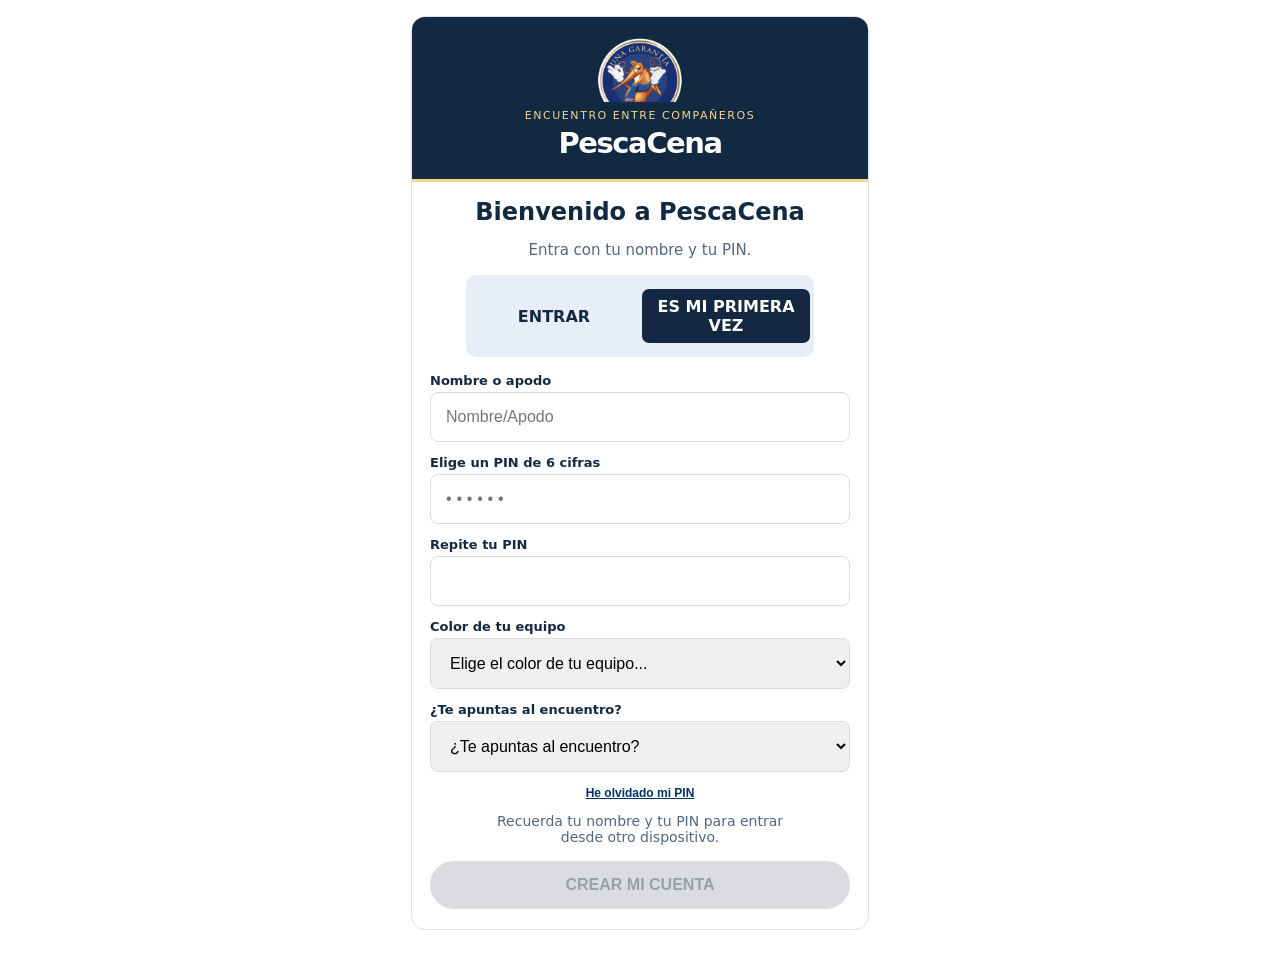
==== commit ae9fa282: "[skip netlify] Prepare first release with independent notice, configurable announcement and free res" ====
--- a/index.html
+++ b/index.html
@@ -1,2755 +1,2929 @@
-<!DOCTYPE html>
-<html lang="es">
-<head>
-<meta charset="UTF-8">
-<meta name="viewport" content="width=device-width, initial-scale=1.0, viewport-fit=cover">
-<title>Proyecto Enero - Pescanova</title>
-
-<!-- Librerías para Pesca-Tower (Tower Blocks) -->
-
-
-
-<style>
-#decision-semanal { background:linear-gradient(150deg,#edf7ff,#ffffff); border:1px solid #a7cce9; text-align:left; }
-.decision-titulo { font-size:12px; font-weight:800; letter-spacing:.6px; text-transform:uppercase; color:#1769a3; margin:0 0 7px; }
-#decision-pregunta { font-size:19px; line-height:1.3; margin:0 0 10px; color:#17324d; }
-.decision-nota { color:#536578; font-size:12px; line-height:1.45; margin:10px 0; }
-.decision-opciones { border:0; padding:0; margin:12px 0; min-width:0; }
-.decision-opcion { display:flex; align-items:center; gap:10px; padding:13px; background:white; border:1px solid #d4e2ed; border-radius:12px; margin:8px 0; cursor:pointer; font-size:14px; line-height:1.3; }
-.decision-opcion:has(input:checked) { border-color:#1769a3; background:#e5f2ff; box-shadow:0 0 0 1px #1769a3; }
-.decision-opcion input { width:18px; height:18px; margin:0; flex-shrink:0; accent-color:#1769a3; }
-.decision-resultado { background:white; padding:12px; border:1px solid #d4e2ed; border-radius:10px; margin:8px 0; font-size:12px; color:#536578; }
-.decision-etiqueta { color:#17324d; font-size:14px; font-weight:600; margin-bottom:5px; }
-.decision-barra { background:#e4edf4; height:7px; border-radius:5px; overflow:hidden; margin-top:8px; }
-.decision-barra div { background:#1769a3; height:100%; border-radius:5px; }
-#btn-decision { margin:8px 0 0; background:#1769a3; font-size:14px; }
-.solo-lector { position:absolute; width:1px; height:1px; overflow:hidden; clip:rect(0,0,0,0); }
-#decision-propuesta { width:100%; min-height:100px; padding:12px; border:1px solid #cbdce9; border-radius:10px; font:16px 'Segoe UI',sans-serif; box-sizing:border-box; resize:vertical; margin:8px 0; }
-
-.acciones-evento { position:static; width:100%; max-width:420px; background:var(--surface); padding:12px; box-sizing:border-box; border:1px solid #e5cf85; border-radius:16px; box-shadow:none; margin:8px 0 20px; }
-#btn-abrir-votaciones { background:#fff1bc; color:#17324d; width:100%; max-width:none; margin:0; min-height:48px; font-size:14px; box-shadow:none; }
-.voto-ayuda { display:block; color:#6b531b; font-size:12px; line-height:1.35; margin-top:6px; }
-.cabecera-lobby { position:static; width:100%; max-width:1100px; padding:8px 0 20px; box-sizing:border-box; }
-.estado-jugador { display:grid; grid-template-columns:minmax(0,1fr) auto; align-items:center; gap:32px; }
-.progreso-jugador { grid-column:2; grid-row:1; display:flex; flex-wrap:wrap; justify-content:flex-end; align-items:center; gap:10px; }
-.cabecera-lobby #puntos-esquina, .cabecera-lobby #racha-dias, .cabecera-lobby .boss-alerta { position:static; margin:0; white-space:nowrap; box-shadow:none; }
-.cabecera-lobby .boss-alerta { grid-column:1; grid-row:1; justify-self:start; max-width:100%; white-space:normal; text-align:left; font-size:13px; background:#fff0ed; color:#a12b20; border:1px solid #e7b4ab; animation:none; padding:10px 13px; }
-@media(max-width:480px) { .estado-jugador { gap:16px; } .progreso-jugador { flex-direction:column; align-items:flex-end; gap:8px; } .cabecera-lobby .boss-alerta { padding:10px; font-size:12px; } }
-.equipo-insignia { display:inline-flex; align-items:center; gap:6px; border-radius:20px; padding:4px 9px; font-size:12px; font-weight:700; background:#eef4fb; }
-.equipo-azul { color:#1252a7; background:#e8f1ff; } .equipo-rojo { color:#a92222; background:#fff0f0; } .equipo-amarillo { color:#6c5200; background:#fff5c8; }
-.perfil-cambiar { background:none; box-shadow:none; color:#003366; width:auto; margin:5px 0 0; padding:4px; font-size:12px; text-transform:none; text-decoration:underline; }
-#perfil-equipo { width:100%; max-width:320px; }
-@media(max-width:480px) { .acciones-evento { top:48px; } .contador { font-size:clamp(23px,7.6vw,38px); letter-spacing:0; } #fecha-cena-info { font-size:13px; } }
-
-[hidden] { display: none !important; }
-.nav-item { flex: 1; min-width: 0; }
-:root {
---primary: #003366; --accent: #ffcc00; --bg: #f8f9fa; --surface: #ffffff;
---text: #202124; --text-muted: #5f6368; --error-bg: #fce8e6;
---error-text: #d93025; --success: #538d4e; --mission: #8c52ff;
-}
-
-body { margin: 0; font-family: 'Segoe UI', Roboto, Arial, sans-serif; background-color: var(--bg); color: var(--text); text-align: center; padding-bottom: 80px; user-select: none; overflow-x: hidden; }
-
-.screen { display: none; padding: 20px; min-height: 100vh; box-sizing: border-box; }
-.active { display: flex; flex-direction: column; justify-content: flex-start; align-items: center; }
-
-.seccion-lobby { display: none; width: 100%; flex-direction: column; align-items: center; animation: fadeIn 0.3s; }
-.seccion-lobby.active-sec { display: flex; }
-
-@keyframes fadeIn { from { opacity: 0; transform: translateY(10px); } to { opacity: 1; transform: translateY(0); } }
-
-.bottom-nav { position: fixed; bottom: 0; left: 0; width: 100%; background-color: var(--surface); box-shadow: 0 -2px 10px rgba(0,0,0,0.08); display: flex; justify-content: space-around; padding: 10px 0; padding-bottom: env(safe-area-inset-bottom, 10px); z-index: 1000; }
-.nav-item { display: flex; flex-direction: column; align-items: center; color: #9aa0a6; cursor: pointer; font-size: 11px; font-weight: 600; width: 20%; transition: color 0.2s; }
-.nav-icon { font-size: 24px; margin-bottom: 4px; filter: grayscale(100%); opacity: 0.6; transition: all 0.2s; }
-.nav-item.active-nav { color: var(--primary); }
-.nav-item.active-nav .nav-icon { filter: grayscale(0%); opacity: 1; transform: scale(1.1); }
-
-input[type="text"], input[type="password"], select, button { width: 100%; max-width: 320px; padding: 15px; margin: 10px 0; border-radius: 8px; border: 1px solid #dadce0; font-size: 16px; box-sizing: border-box; }
-button { background-color: var(--primary); color: white; font-weight: 600; cursor: pointer; text-transform: uppercase; border: none; border-radius: 25px; box-shadow: 0 2px 4px rgba(0,0,0,0.1); transition: background-color 0.2s, transform 0.1s, box-shadow 0.2s; }
-button:hover { box-shadow: 0 4px 8px rgba(0,0,0,0.15); }
-button:active { transform: scale(0.98); background-color: #002244; }
-button:disabled { background-color: #dadce0 !important; color: #9aa0a6 !important; cursor: not-allowed; box-shadow: none; }
-
-h1 { color: var(--primary); font-size: 2.3em; margin-top: 40px; margin-bottom: 5px; font-weight: 700; }
-h2 { color: var(--primary); font-size: 1.5em; margin-top: 10px; margin-bottom: 15px; }
-.subtitulo { color: var(--text-muted); margin-bottom: 30px; font-weight: 500; font-size: 15px; }
-.logo-corporativo { width: 180px; height: auto; margin-top: 20px; margin-bottom: 10px; }
-.contador { font-size: 3.5em; font-family: monospace; font-weight: bold; margin: 0 0 15px 0; color: var(--primary); letter-spacing: 2px; }
-
-.info-jugador { background-color: var(--surface); padding: 12px 20px; border-radius: 25px; font-size: 0.9em; width: 90%; max-width: 320px; border: 1px solid #e8eaed; box-shadow: 0 1px 3px rgba(0,0,0,0.05); color: var(--text-muted); }
-.info-jugador strong { color: var(--primary); }
-.card-container { background-color: var(--surface); border-radius: 12px; padding: 20px; margin-top: 15px; width: 90%; max-width: 320px; box-shadow: 0 2px 6px rgba(0,0,0,0.08); border: 1px solid #e8eaed; box-sizing: border-box; }
-
-.tabs { display: flex; justify-content: space-between; margin-bottom: 15px; gap: 8px; }
-.tab-btn { background-color: #f1f3f4; color: var(--text-muted); padding: 10px; border-radius: 20px; font-size: 13px; margin: 0; width: 33%; box-shadow: none; text-transform: none; }
-.tab-btn.active-tab { background-color: var(--accent); color: var(--text); font-weight: bold; }
-
-.equipo-row { display: flex; align-items: center; margin-bottom: 12px; text-align: left; }
-.equipo-nombre { width: 35%; font-size: 11px; font-weight: bold; color: var(--text-muted); text-transform: uppercase;}
-.barra-bg { width: 65%; background-color: #f1f3f4; border-radius: 10px; overflow: hidden; height: 22px; position: relative; }
-.barra-fill { height: 100%; position: absolute; left: 0; top: 0; border-radius: 10px; transition: width 1s ease-in-out; width: 0%; }
-.puntos-text { position: absolute; right: 8px; top: 3px; font-size: 12px; font-weight: bold; color: white; text-shadow: 1px 1px 2px rgba(0,0,0,0.5); }
-.bg-azul { background-color: #1769cf; } .bg-rojo { background-color: #c62828; } .bg-amarillo { background-color: #f9c80e; }
-.bg-amarillo + .puntos-text { color:#342b00; text-shadow:none; }
-
-.tabla-top { width: 100%; border-collapse: collapse; text-align: left; font-size: 13px; }
-.tabla-top th, .tabla-top td { padding: 8px 5px; border-bottom: 1px solid #f1f3f4; }
-.tabla-top th { color: var(--text-muted); text-transform: uppercase; font-size: 11px; }
-
-.logro-item { margin-bottom: 12px; border-bottom: 1px solid #f1f3f4; padding-bottom: 8px; text-align: left;}
-.logro-titulo { color: var(--primary); font-size: 14px; font-weight: bold;}
-.logro-desc { color: var(--text-muted); font-size: 13px;}
-
-.btn-codigo { background-color: #457b9d; color: white; margin-top: 15px; }
-.btn-juego { background-color: var(--primary); color: white; margin-top: 15px; padding: 15px;}
-.btn-trivial-start { background-color: #2a9d8f; }
-.btn-ruleta-start { background-color: #e63946; }
-.btn-parejas-start { background-color: #f4a261; }
-#loading-text { font-size: 12px; color: var(--text-muted); margin-bottom: 10px; display: none; }
-
-.wordle-header { display: flex; justify-content: space-between; align-items: center; width: 100%; max-width: 320px; margin-bottom: 20px; }
-.btn-volver { background-color: #f1f3f4; color: var(--text); width: auto; padding: 10px 15px; margin: 0; font-size: 12px; box-shadow: none; font-weight: bold; z-index: 50; position: relative;}
-
-.tablero { display: grid; grid-template-rows: repeat(6, 1fr); grid-gap: 5px; margin-bottom: 20px; }
-.fila { display: grid; grid-template-columns: repeat(5, 1fr); grid-gap: 5px; }
-.casilla { width: 50px; height: 50px; border: 2px solid #dadce0; border-radius: 4px; font-size: 30px; font-weight: bold; text-transform: uppercase; display: flex; justify-content: center; align-items: center; color: var(--text); background: white; transition: background-color 0.3s, border-color 0.3s;}
-.teclado { display: flex; flex-direction: column; gap: 5px; width: 100%; max-width: 350px; margin-top: 10px; }
-.fila-teclas { display: flex; justify-content: center; gap: 5px; }
-.tecla { background-color: #d3d6da; color: var(--text); border: none; border-radius: 4px; padding: 15px 10px; font-weight: bold; cursor: pointer; flex: 1; font-size: 14px; margin: 0; box-shadow: none; text-transform: none;}
-.tecla-grande { flex: 1.5; font-size: 12px; background-color: #878a8c; color: white;}
-.verde { background-color: var(--success) !important; border-color: var(--success) !important; color: white !important;}
-.amarillo { background-color: #b59f3b !important; border-color: #b59f3b !important; color: white !important;}
-.gris { background-color: #787c7e !important; border-color: #787c7e !important; color: white !important;}
-
-.btn-opcion { background-color: var(--surface); color: var(--primary); border: 2px solid var(--primary); margin: 8px 0; text-transform: none; font-size: 15px; padding: 15px; font-weight: 500;}
-.btn-opcion:disabled { cursor: not-allowed; opacity: 0.8; }
-.btn-opcion.correct { background-color: var(--success); border-color: var(--success); color: white; }
-.btn-opcion.wrong { background-color: var(--error-text); border-color: var(--error-text); color: white; }
-
-#ruleta-box { background: #f1f3f4; padding: 20px; border-radius: 10px; font-size: 22px; font-weight: bold; margin: 15px 0; border: 3px solid #dadce0; transition: background-color 0.3s; }
-
-#tablero-zip { display: grid; gap: 4px; margin: 15px auto; width: 100%; max-width: 320px; background: #dadce0; padding: 4px; border-radius: 8px; touch-action: none; user-select: none; }
-.zip-cell { background: white; border-radius: 6px; aspect-ratio: 1; display: flex; justify-content: center; align-items: center; position: relative; cursor: pointer; }
-.zip-cell.path { background: #ffcc00; transition: background 0.1s ease;}
-.zip-cell.path-head { background: #ff9800; transform: scale(0.95); transition: 0.1s;}
-.zip-dot { background: var(--primary); color: white; border-radius: 50%; width: 35px; height: 35px; display: flex; justify-content: center; align-items: center; z-index: 2; pointer-events: none; font-weight: bold; font-size: 18px; box-shadow: 0 2px 4px rgba(0,0,0,0.3);}
-#zip-timer-display { font-size: 32px; font-family: monospace; font-weight: bold; color: var(--primary); margin: 5px 0; text-shadow: 1px 1px 2px rgba(0,0,0,0.1); transition: color 0.3s; }
-
-.parejas-stats { display: flex; justify-content: space-between; width: 100%; max-width: 320px; font-size: 15px; font-weight: bold; color: var(--text-muted); margin-bottom: 10px; background: #f1f3f4; padding: 10px; border-radius: 8px; box-sizing: border-box;}
-.parejas-grid { display: grid; grid-template-columns: repeat(4, 1fr); gap: 8px; margin: 10px auto; width: 100%; max-width: 320px; perspective: 1000px; }
-.parejas-card { aspect-ratio: 1; position: relative; cursor: pointer; transform-style: preserve-3d; transition: transform 0.5s cubic-bezier(0.4, 0.2, 0.2, 1); }
-.parejas-card.flipped { transform: rotateY(180deg); }
-.parejas-card-inner { width: 100%; height: 100%; position: absolute; transform-style: preserve-3d; }
-.parejas-face { width: 100%; height: 100%; position: absolute; backface-visibility: hidden; display: flex; justify-content: center; align-items: center; border-radius: 8px; font-size: 32px; box-shadow: 0 2px 4px rgba(0,0,0,0.15); border: 2px solid #dadce0; box-sizing: border-box;}
-.parejas-front { background: var(--primary); background-image: radial-gradient(circle, rgba(255,255,255,0.1) 2px, transparent 2px); background-size: 10px 10px; }
-.parejas-front::after { content: ''; font-size: 20px; opacity: 0.3; }
-.parejas-back { background: white; transform: rotateY(180deg); }
-.parejas-back.matched { background: #d4edda; border-color: var(--success); }
-
-#filtro-ranking { background-color: #f1f3f4; color: var(--primary); border: 2px solid #dadce0; border-radius: 8px; padding: 8px; font-weight: bold; font-size: 13px; margin-top: 0; margin-bottom: 15px; width: 100%; max-width: 100%; cursor: pointer; outline: none; }
-
-.modal-overlay { position: fixed; top: 0; left: 0; width: 100%; height: 100%; background: rgba(0,34,68,0.7); z-index: 10000; display: flex; justify-content: center; align-items: center; opacity: 0; pointer-events: none; transition: opacity 0.3s ease; padding: 20px; box-sizing: border-box; backdrop-filter: blur(4px); }
-.modal-overlay.show { opacity: 1; pointer-events: auto; }
-.modal-box { background: var(--surface); border-radius: 16px; padding: 25px 20px; text-align: center; max-width: 320px; width: 100%; transform: scale(0.8); transition: transform 0.3s cubic-bezier(0.175, 0.885, 0.32, 1.275); box-shadow: 0 10px 30px rgba(0,0,0,0.3); }
-.modal-overlay.show .modal-box { transform: scale(1); }
-.modal-icon { font-size: 50px; margin-bottom: 10px; line-height: 1; }
-.modal-title { margin: 0 0 10px 0; color: var(--primary); font-size: 20px; font-weight: 800; text-transform: uppercase; }
-.modal-text { font-size: 14px; color: var(--text-muted); margin-bottom: 20px; line-height: 1.5; font-weight: 500; }
-.modal-btn { background: var(--primary); color: white; border: none; padding: 12px 25px; border-radius: 25px; font-weight: bold; width: 100%; font-size: 14px; box-shadow: 0 4px 6px rgba(0,0,0,0.1); }
-
-#puntos-esquina { position: fixed; top: 55px; right: 15px; background: var(--surface); color: var(--primary); padding: 6px 14px; border-radius: 20px; font-weight: 800; font-size: 14px; box-shadow: 0 2px 8px rgba(0,0,0,0.15); z-index: 999; display: none; border: 2px solid var(--accent); align-items: center; gap: 5px; transition: transform 0.3s; }
-#racha-dias { position: fixed; top: 95px; right: 15px; background: var(--surface); color: var(--success); padding: 6px 14px; border-radius: 20px; font-weight: 800; font-size: 13px; box-shadow: 0 2px 8px rgba(0,0,0,0.15); z-index: 999; display: none; border: 2px solid var(--success); align-items: center; gap: 5px; cursor: pointer; transition: transform 0.2s; }
-#racha-dias:hover { transform: scale(1.05); }
-#racha-dias:active { transform: scale(0.95); }
-
-.confetti-container { position: fixed; top: 0; left: 0; width: 100vw; height: 100vh; pointer-events: none; z-index: 10001; overflow: hidden; }
-.confetti { position: absolute; top: -10px; width: 12px; height: 12px; opacity: 0.9; animation: fall linear forwards; }
-@keyframes fall { 0% { transform: translateY(-10vh) rotate(0deg); } 100% { transform: translateY(110vh) rotate(720deg); } }
-@keyframes ticker { 0% { transform: translate(100%, 0); } 100% { transform: translate(-100%, 0); } }
-
-/* ESTILOS DEL CLICKER BOSS Y EFECTOS NUEVOS */
-.boss-alerta { position: fixed; top: 55px; left: 15px; background-color: var(--error-text); color: white; padding: 8px 15px; border-radius: 25px; font-weight: bold; font-size: 14px; display: flex; align-items: center; gap: 8px; z-index: 999; cursor: pointer; box-shadow: 0 4px 8px rgba(0,0,0,0.3); animation: pulse-alerta 1s infinite; border: 2px solid white; display: none; }
-@keyframes pulse-alerta { 0% { transform: scale(1); } 50% { transform: scale(1.1); box-shadow: 0 6px 15px rgba(217,48,37,0.6); } 100% { transform: scale(1); } }
-.breathe-boss { animation: breathe-boss 2.5s ease-in-out infinite; }
-@keyframes breathe-boss { 0% { transform: scale(1) translateY(0); } 50% { transform: scale(1.04) translateY(-8px); } 100% { transform: scale(1) translateY(0); } }
-.shake-boss { animation: shake-boss 0.15s cubic-bezier(.36,.07,.19,.97) both; }
-@keyframes shake-boss { 0% { transform: translate(0,0) rotate(0deg); } 25% { transform: translate(-5px, 3px) rotate(-2deg); } 50% { transform: translate(5px, -3px) rotate(2deg); } 75% { transform: translate(-3px, -2px) rotate(-1deg); } 100% { transform: translate(0,0) rotate(0deg); } }
-
-.float-dmg.crit { color: #ffcc00; font-size: 28px; text-shadow: 0 0 5px #d93025, -1px -1px 0 #000, 1px -1px 0 #000, -1px 1px 0 #000, 1px 1px 0 #000; z-index: 10003; animation: floatCrit 1.8s ease-out forwards; }
-.float-dmg.ajeno { color: #9aa0a6; font-size: 14px; opacity: 0.6; z-index: 10001; }
-.float-dmg { position: fixed; color: var(--error-text); font-weight: 900; font-size: 18px; pointer-events: none; z-index: 10002; text-shadow: -1px -1px 0 #fff, 1px -1px 0 #fff, -1px 1px 0 #fff, 1px 1px 0 #fff; animation: floatUpDmg 1.8s ease-out forwards; white-space: nowrap; }
-
-@keyframes floatUpDmg { 0% { opacity: 1; transform: translateY(0) scale(1); } 70% { opacity: 1; transform: translateY(-40px) scale(1.2); } 100% { opacity: 0; transform: translateY(-60px) scale(1.3); } }
-@keyframes floatCrit { 0% { opacity: 1; transform: translateY(0) scale(1.5); } 70% { opacity: 1; transform: translateY(-50px) scale(1.8); } 100% { opacity: 0; transform: translateY(-80px) scale(2); } }
-.tienda-fila { display: flex; justify-content: space-between; align-items: center; background: #f1f3f4; padding: 10px; border-radius: 8px; margin-bottom: 8px; }
-
-.frenesi-banner { background: #d93025; color: white; padding: 10px; font-weight: 900; width: 100%; box-sizing: border-box; text-transform: uppercase; letter-spacing: 2px; animation: flash-rojo 0.5s infinite alternate; border-radius: 8px; margin-bottom: 10px; display: none; box-shadow: 0 0 15px rgba(217, 48, 37, 0.8); }
-@keyframes flash-rojo { from { background-color: #d93025; transform: scale(1); } to { background-color: #ff5252; transform: scale(1.02); } }
-
-/* =========================================
-   ESTILOS DEL JUEGO TOWER BLOCKS
-   ========================================= */
-#pantalla-torre { padding: 0; background-color: #D0CBC7; overflow: hidden; position: relative; }
-#pantalla-torre .wordle-header { position: absolute; top: 20px; left: 20px; width: calc(100% - 40px); z-index: 999; margin: 0; }
-#tower-container { width: 100%; height: 100vh; position: absolute; top:0; left:0; font-family: 'Comfortaa', 'Segoe UI', cursive; touch-action: none; }
-#tower-container #tower-score { position: absolute; top: 80px; width: 100%; text-align: center; font-size: 8vh; transition: transform 0.5s ease; color: #334; transform: translatey(-200px) scale(1); z-index: 10; font-weight: bold; pointer-events: none;}
-#tower-container #tower-game { position: absolute; top: 0; right: 0; bottom: 0; left: 0; }
-#tower-container .game-over { position: absolute; top: 0; left: 0; width: 100%; height: 85%; display: flex; flex-direction: column; align-items: center; justify-content: center; z-index: 20; pointer-events: none;}
-#tower-container .game-over * { transition: opacity 0.5s ease, transform 0.5s ease; opacity: 0; transform: translatey(-50px); color: #334; }
-#tower-container .game-over h2 { margin: 0; padding: 0; font-size: 40px; }
-#tower-container .game-ready { position: absolute; top: 0; left: 0; width: 100%; height: 100%; display: flex; flex-direction: column; align-items: center; justify-content: space-around; z-index: 20;}
-#tower-container .game-ready #tower-start-button { transition: opacity 0.5s ease, transform 0.5s ease; opacity: 0; transform: translatey(-50px); border: 3px solid #334; padding: 10px 30px; background-color: transparent; color: #334; font-size: 30px; font-weight: bold; cursor: pointer; border-radius: 12px; }
-#tower-container #tower-instructions { position: absolute; width: 100%; top: 18vh; left: 0; text-align: center; transition: opacity 0.5s ease, transform 0.5s ease; opacity: 0; font-weight: bold; color: #334; z-index: 10; pointer-events: none;}
-#tower-container #tower-instructions.hide { opacity: 0 !important; }
-#tower-container.playing #tower-score, #tower-container.resetting #tower-score { transform: translatey(0px) scale(1); }
-#tower-container.playing #tower-instructions { opacity: 1; }
-#tower-container.ready .game-ready #tower-start-button { opacity: 1; transform: translatey(0); pointer-events: auto;}
-#tower-container.ended #tower-score { transform: translatey(6vh) scale(1.5); }
-#tower-container.ended .game-over * { opacity: 1; transform: translatey(0); }
-#tower-container.ended .game-over p { transition-delay: 0.3s; }
-</style>
-
-<style>
-:root{--primary:#173452;--accent:#f4d68c;--bg:#f4f7fb;--surface:#fff;--text:#142942;--text-muted:#526680;--line:#dce5ef;--navy:#122942}
-body{background:var(--bg);text-align:center;color:var(--text)}
-.screen{padding:16px max(16px,calc((100% - 560px)/2));min-height:100dvh}
-.card-container{box-sizing:border-box;width:100%;max-width:none;border-radius:12px;border:1px solid var(--line);box-shadow:none}
-#pantalla-registro .entrada{width:100%;max-width:420px;background:white;border:1px solid var(--line);border-radius:14px;overflow:hidden;padding:0 18px 16px}
-.entrada-marca{background:var(--navy);margin:0 -18px 16px;padding:16px;color:white;border-bottom:3px solid var(--accent)}
-.entrada-marca img{display:block;width:88px;height:72px;object-fit:contain;margin:auto}.entrada-marca h1{color:white;margin:3px 0;font-size:29px;letter-spacing:-.05em}.entrada-marca p{margin:4px 0;font-size:11px;color:var(--accent);letter-spacing:.14em;text-transform:uppercase}
-.entrada label{display:block;text-align:left;font-size:13px;font-weight:750;margin:8px 0 0}.entrada input,.entrada select{max-width:none;margin:4px 0 5px}.entrada .subtitulo{margin:7px 0 14px}.entrada #estado-conexion{margin:9px auto}.entrada #btn-entrar{background:var(--accent);color:var(--navy);margin:4px 0;width:100%;max-width:none}
-.mast-cena{width:100%;display:flex;gap:9px;align-items:center;padding:0 0 11px;border-bottom:1px solid var(--line);font-weight:850;text-align:left}.mast-cena img{width:36px;height:32px;object-fit:contain;border-radius:6px;background:var(--navy)}.mast-cena span:last-child{margin-left:auto}
-.cabecera-lobby{padding:8px 0;max-width:none}.estado-jugador{display:flex;justify-content:flex-end}.progreso-jugador{flex-direction:row;flex-wrap:wrap}.cabecera-lobby:has(.progreso-jugador:not(:has(:not([hidden])))){display:none}
-.seccion-lobby.active-sec{align-items:stretch;text-align:left}.seccion-lobby>h2{font-size:28px;letter-spacing:-.04em;margin:8px 0 10px}.seccion-lobby .card-container{margin:0 0 10px}
-#sec-inicio .contador{text-align:center;font-size:clamp(22px,7vw,36px);letter-spacing:0;margin:6px 0}#fecha-cena-info{text-align:center;color:var(--text-muted);font-size:13px;margin:8px 0 12px}
-#decision-semanal{background:var(--navy);border:0;color:white;padding:15px;margin-bottom:12px}#decision-pregunta{color:white}.decision-titulo{color:var(--accent)}.decision-nota{color:#d5e1ef}.decision-opcion,.decision-resultado{color:var(--ink,var(--text));background:#fff}.decision-opcion:has(input:checked){background:#f8e7ba;border-color:#d8ba74}.decision-opcion input{accent-color:#173452}#btn-decision{max-width:none;background:var(--accent);color:var(--navy);min-height:44px}
-.boss-entry{width:100%;max-width:none;min-height:54px;box-sizing:border-box;margin:0 0 12px;padding:10px 12px;display:flex;align-items:center;gap:10px;text-align:left;background:white;color:var(--text);border:1px solid var(--line);border-radius:10px;box-shadow:none;text-transform:none;font:inherit}.boss-entry strong,.boss-entry small{display:block}.boss-entry small{color:var(--text-muted)}.boss-entry .boss-entry-action{margin-left:auto;color:var(--primary);font-weight:800}.boss-entry-icon{background:#e8f0fa;border-radius:7px;padding:6px;font:800 14px monospace}
-.info-jugador{width:100%;max-width:none;box-sizing:border-box;border:0;border-radius:0;border-bottom:1px solid var(--line);box-shadow:none;background:transparent;padding:8px 0;margin:0 0 10px}
-.bottom-nav{box-sizing:border-box;justify-content:stretch;gap:2px;padding:4px max(8px,calc((100% - 560px)/2));padding-bottom:max(4px,env(safe-area-inset-bottom));border-top:1px solid var(--line);box-shadow:none}
-.bottom-nav .nav-item{display:flex;justify-content:center;width:auto;max-width:none;margin:0;padding:4px 2px;min-height:50px;border:0;border-radius:7px;background:transparent;color:var(--text-muted);font-size:11px;text-transform:none;box-shadow:none}.bottom-nav .active-nav{background:#e7eff9;color:var(--navy)}.bottom-nav .nav-icon{font-size:18px;filter:none;opacity:1;margin:0;transform:none}
-.mas-link{display:flex;width:100%;max-width:none;justify-content:space-between;align-items:center;background:white;color:var(--text);box-shadow:none;border:1px solid var(--line);border-radius:9px;text-transform:none;margin:0 0 7px;min-height:46px}
-.juegos-grid{display:grid;grid-template-columns:repeat(2,minmax(0,1fr));gap:8px}.juegos-grid .card-container{padding:10px;margin:0!important;border:1px solid var(--line)!important;text-align:left}.juegos-grid .btn-juego{font-size:11px;min-height:44px;padding:7px;margin:0}.juegos-grid p{margin:5px 0 9px}.juegos-grid [data-feature=ruleta]{grid-column:1/-1}.juegos-grid #ruleta-box{min-height:0}
-.ranking-personal{background:var(--navy);color:white;padding:13px;border-radius:10px;margin-bottom:10px}.ranking-personal small{display:block;color:var(--accent)}.ranking-personal strong{font-size:22px}
-#pantalla-boss{gap:0}.arena-cena{width:100%;background:var(--navy);border-radius:13px;padding:12px;color:white;box-sizing:border-box;text-align:left}.arena-cena .arena-label{color:var(--accent);font-size:11px;font-weight:800;text-transform:uppercase;letter-spacing:.08em;margin:0 0 4px}.arena-cena #boss-fase-titulo{color:white!important;margin:0 0 7px!important;font-size:26px!important}.arena-cena .arena-life{width:100%;height:25px;background:#30465f;border-radius:7px;position:relative;overflow:hidden;margin-bottom:8px}.arena-cena #boss-vida-fill{background:#d34843!important}.arena-cena #boss-vida-txt{top:3px!important;font-size:13px!important}
-#boss-img-container{width:100%!important;height:clamp(185px,34dvh,300px)!important;margin:0!important;background:white;border-radius:8px;overflow:hidden;touch-action:manipulation;user-select:none}#boss-img-container:focus-visible{outline:3px solid var(--accent);outline-offset:2px}.arena-hint{font-size:12px;color:#e1eafa;text-align:center;margin:6px 0 0}
-.combat-summary{display:flex;justify-content:space-between;gap:12px;width:100%;text-align:left;padding:11px 0;border-bottom:1px solid var(--line)}.combat-summary small{display:block;color:var(--text-muted)}
-#pantalla-boss .tabs,#boss-tienda,#boss-ranking{max-width:none!important}.boss-return{width:100%;text-align:left;margin:0 0 8px}.boss-return button{min-height:44px}.boss-secondary .tienda-fila{background:#edf3fa!important;border:0!important}.boss-secondary .tienda-fila button{background:var(--primary)!important;color:white}
-#sec-juegos .categorias-juegos{display:flex;gap:4px;padding:4px;margin:16px 0 12px;background:#e7eef8;border-radius:10px}
-#sec-juegos .categorias-juegos button{flex:1;min-height:44px;padding:8px;border:0;border-radius:7px;background:transparent;color:#142941;font:inherit;font-weight:700;cursor:pointer;box-shadow:none}
-#sec-juegos .categorias-juegos button[aria-selected="true"]{background:#142941;color:#fff}
-#sec-juegos .categorias-juegos button:focus-visible,#sec-juegos [role="tabpanel"]:focus-visible{outline:2px solid #245785;outline-offset:2px}
-.acceso-tabs{display:flex;gap:4px;background:#e7eef8;padding:4px;border-radius:10px;margin:16px auto;max-width:340px}
-.acceso-tabs button{flex:1;min-height:44px;font:inherit;font-weight:700;border:0;border-radius:7px;padding:8px;color:#142941;background:transparent;box-shadow:none}
-.acceso-tabs button[aria-pressed="true"]{color:#fff;background:#142941}
-#pantalla-registro input,#pantalla-registro select{box-sizing:border-box}
-#pin-acceso,#pin-confirmar{letter-spacing:.3em}
-#estado-conexion{min-height:2.5em}
-#cuenta-nombre-estado{font-size:14px}
-@media(max-width:375px){.juegos-grid .card-container{padding:8px}.bottom-nav .nav-item{font-size:10px}}
-</style>
-
-<style>
-:root{--bg:#fff;--surface:#fff;--primary:#122942;--accent:#f4d68c;--line:#dbe4ee;--text:#142942;--text-muted:#526780}
-body{background:#fff;font-family:system-ui,sans-serif}.screen{max-width:590px;padding:16px 17px 12px;margin:0 auto}.mast-cena{padding-bottom:10px}.seccion-lobby>h2{margin:3px 0 5px}.seccion-etiqueta{margin:0 0 3px;font-size:11px;font-weight:850;letter-spacing:.1em;text-transform:uppercase;color:var(--text-muted)}.pagina-intro{margin:2px 0 13px;color:var(--text-muted);font-size:14px}
-.seccion-lobby .card-container{border:0;border-bottom:1px solid var(--line);border-radius:0;padding:12px 0;box-shadow:none}.perfil-resumen{padding:8px 0 11px;border-bottom:1px solid var(--line)}.perfil-resumen h2{font-size:23px;margin:0 0 4px;overflow-wrap:anywhere}.perfil-linea{display:flex;align-items:center;flex-wrap:wrap;gap:9px;font-size:13px}.perfil-linea>span{color:var(--text-muted)}.equipo-insignia{display:inline-flex;gap:6px;align-items:center}.equipo-insignia:before{content:"";width:7px;height:7px;background:currentColor;border-radius:50%}#mast-equipo{font-size:11px;font-weight:700;color:var(--primary);background:#e8eff8;border-radius:20px;padding:4px 8px}#fecha-cena-info{margin:9px 0 11px}
-#sec-inicio #decision-semanal{border-radius:10px;background:#122942;padding:13px;border:0}.decision-opciones{margin:8px 0}.decision-opcion{border-radius:7px;padding:9px;min-height:42px;box-sizing:border-box;margin:5px 0}.decision-opciones:has(.decision-opcion:nth-of-type(2)):not(:has(.decision-opcion:nth-of-type(3),details,textarea,input[type=text])){display:grid;grid-template-columns:repeat(2,minmax(0,1fr));gap:6px}.decision-opciones .solo-lector{position:absolute}#btn-decision{border-radius:7px;margin-top:3px;text-transform:none;font-family:inherit}
-.boss-entry,.mas-link{border:0;border-bottom:1px solid var(--line);border-radius:0;margin:0;padding:9px 0}.boss-entry:hover,.mas-link:hover,.reto:hover{background:#f3f7fc}.boss-entry{margin-bottom:4px}.volver-mas{width:auto;max-width:none;align-self:flex-start;background:none;color:var(--primary);padding:7px 0;margin:0;min-height:44px;box-shadow:none;text-transform:none}.asistencia-detalle{padding:7px 0;border-bottom:1px solid var(--line)}.asistencia-detalle select{display:block}
-.ruleta-portada{margin:10px 0 13px;border-radius:10px;padding:12px;background:#122942;color:white;text-align:center}.ruleta-portada .seccion-etiqueta{color:#f4d68c}.ruleta-portada p{margin:5px 0;color:#edf3fa!important;font-size:12px!important}.ruleta-portada p span{color:#f4d68c!important}.rueda-marco{position:relative;width:132px;height:132px;margin:10px auto 6px}.rueda-marco:after{content:"";position:absolute;top:-4px;left:calc(50% - 6px);border-left:6px solid transparent;border-right:6px solid transparent;border-top:11px solid #fff}.rueda-marco:before{content:"";position:absolute;inset:calc(50% - 7px);background:#122942;border:2px solid #f4d68c;border-radius:50%;z-index:1}#rueda-grafica{width:100%;height:100%;border:2px solid #f4d68c;border-radius:50%;background:repeating-conic-gradient(#f4d68c 0deg 60deg,#255689 60deg 120deg)}#rueda-grafica.girando{animation:rueda .7s linear infinite}@keyframes rueda{to{transform:rotate(360deg)}}@media(prefers-reduced-motion:reduce){#rueda-grafica.girando{animation:none}}
-.ruleta-portada #ruleta-box{color:white;background:transparent;padding:0;border:0;margin:0;font-size:15px}.ruleta-portada #btn-ruleta,.accion-dorada{width:auto;max-width:none;min-height:44px;background:#f4d68c;color:#122942;border-radius:7px;box-shadow:none;text-transform:none;margin:6px 0 0;padding:8px 15px}
-.etiqueta-retos{margin:8px 0}.retos-grid{display:grid;grid-template-columns:1fr 1fr;gap:7px}.retos-grid .reto{display:grid;gap:2px;text-align:left;align-content:start;background:#e9f0fa;color:#142942;min-height:79px;border-radius:7px;margin:0;max-width:none;padding:8px 10px;text-transform:none;box-shadow:none}.reto span{font-size:13px}.reto small{color:var(--text-muted);font-size:11px}
-.fila-voto{border-bottom:1px solid var(--line);padding:0}.fila-voto summary{display:grid;grid-template-columns:32px minmax(0,1fr) auto;gap:8px;align-items:center;min-height:56px;cursor:pointer;list-style:none}.fila-voto summary::-webkit-details-marker{display:none}.icono-fila{display:grid;place-items:center;width:30px;height:30px;border-radius:7px;background:#e9f0fa}.fila-voto small{display:block;color:var(--text-muted);font-size:12px}.fila-voto .flecha{color:var(--text-muted)}.fila-voto[open] .flecha{transform:rotate(90deg)}.fila-voto input{margin:0 0 8px 40px;width:calc(100% - 40px);max-width:none}
-.bottom-nav{padding-inline:max(8px,calc((100% - 570px)/2))}.bottom-nav .nav-item{font-family:inherit}.perfil-cambiar{text-transform:none}
-</style>
-<style>
-.rueda-marco{width:170px;height:170px}#rueda-grafica{position:relative;background:repeating-conic-gradient(from -30deg,#f4d68c 0deg 60deg,#255689 60deg 120deg)}.sector-premio{position:absolute;left:50%;top:50%;transform:translate(-50%,-50%) rotate(var(--angulo)) translateY(-57px) rotate(calc(-1 * var(--angulo)));font-weight:850;font-size:14px;color:#122942}.sector-premio:nth-child(even){color:#fff}.rueda-marco:after{z-index:2}.ruleta-portada .premios-disponibles{margin:8px 0}
-</style><style>
-.asistencia-cifras{padding:12px 0;border-bottom:1px solid var(--line)}.asistencia-cifras h3{margin:0 0 8px;font-size:16px}.asistencia-cifras dl{display:grid;grid-template-columns:repeat(3,minmax(0,1fr));margin:0;gap:8px}.asistencia-cifras dl div{display:flex;flex-direction:column-reverse;border-left:1px solid var(--line);padding-left:8px}.asistencia-cifras dl div:first-child{border:0;padding:0}.asistencia-cifras dt{color:var(--text-muted);font-size:12px}.asistencia-cifras dd{font-size:22px;font-weight:800;margin:0}
-#equipo-usuario,#mast-equipo{width:auto;max-width:none;margin:0;box-shadow:none;text-transform:none;min-height:40px;padding:4px 9px;cursor:pointer;text-decoration:underline;text-underline-offset:3px}#mast-equipo{margin-left:auto}.mast-cena button{color:var(--primary)}#clan-miembros{padding:0;margin:8px 0;list-style:none}#clan-miembros li{display:flex;justify-content:space-between;gap:10px;padding:11px 7px;border-bottom:1px solid var(--line)}#clan-miembros li span{overflow-wrap:anywhere}#clan-miembros li strong{white-space:nowrap}#clan-miembros .clan-yo{background:#e9f0fa}
-.boss-entry .boss-entry-action{background:#f4d68c;border-radius:7px;padding:8px 10px;max-width:46%;font-size:13px;text-align:center;line-height:1.2}.boss-entry .boss-eyebrow{text-transform:uppercase;letter-spacing:.06em;font-size:9px;font-weight:800}.boss-entry:hover .boss-entry-action{background:#f1c96e}.boss-entry:focus-visible,#equipo-usuario:focus-visible,#mast-equipo:focus-visible{outline:2px solid #255689;outline-offset:2px}
-.parejas-front::after{content:'';width:16px;height:16px;border:2px solid #adc6e2;transform:rotate(45deg);opacity:.55}.parejas-back svg{width:51%;height:51%;fill:none;stroke:#173452;stroke-width:1.7;stroke-linecap:round;stroke-linejoin:round}.parejas-back.matched svg{stroke:#276246}
-#sec-inicio #card-mision{border:0!important;border-bottom:1px solid var(--line)!important;margin-top:0!important}#card-mision h3{color:var(--primary)!important}
-.nav-icon svg{display:block;width:18px;height:18px;fill:none;stroke:currentColor;stroke-width:2;stroke-linecap:round;stroke-linejoin:round}
-.screen .btn-volver,.screen .volver-mas{display:inline-flex;align-items:center;justify-content:center;min-height:44px;width:auto;max-width:none;margin:0 0 6px;padding:8px 11px;border:1px solid var(--line);border-radius:7px;background:#eef3fa;color:var(--primary);font:750 13px/1.2 system-ui,sans-serif;text-transform:none;box-shadow:none}
-.screen .btn-volver:hover,.screen .volver-mas:hover{background:#e0ebf8;box-shadow:none}.boss-return{margin-bottom:6px}
-.boss-panel .tabs{display:flex;gap:6px;padding:4px;background:#eef3fa;border-radius:8px}.boss-panel .tabs .tab-btn{flex:1;width:auto!important;min-height:44px;margin:0;padding:7px 10px;border-radius:6px;background:transparent;color:var(--text-muted);font:750 13px/1.2 system-ui,sans-serif;box-shadow:none;text-transform:none}.boss-panel .tabs .active-tab{background:var(--primary);color:#fff}
-#boss-tienda .tienda-fila button{min-height:44px;border:1px solid var(--line)!important;border-radius:7px;background:#eef3fa!important;color:var(--primary);box-shadow:none;font:750 12px/1.2 system-ui,sans-serif;text-transform:none}#boss-tienda .tienda-fila button:hover{background:#e0ebf8!important}#boss-tienda .tienda-fila strong{color:var(--primary)!important}
-#pantalla-boss .arena-cena{background:transparent;border-radius:0;padding:0;color:var(--text)}.arena-cena .arena-label{color:var(--text-muted)}.arena-cena #boss-fase-titulo{color:var(--primary)!important}.arena-cena .arena-life{height:22px;background:#e7eff8;margin:8px 0}.arena-cena #boss-vida-fill{background:#f4d68c!important}.arena-cena #boss-vida-txt{color:#122942!important;text-shadow:none!important;top:2px!important}
-#boss-img-container{height:clamp(195px,39dvh,330px)!important;cursor:crosshair;background:white;border:0;border-radius:0}.arena-hint{color:var(--text-muted);margin:7px 0 2px}.combat-summary{padding:9px 0}.boss-panel{width:100%;text-align:left;border-bottom:1px solid var(--line)}.boss-panel summary{cursor:pointer;padding:12px 0;font-weight:750}.boss-panel .tabs{margin-top:0!important}#boss-tienda,#boss-ranking{border:0;padding:10px 0!important;box-shadow:none}.boss-secondary .tienda-fila{background:transparent!important;border-bottom:1px solid var(--line)!important;border-radius:0}
-</style><style>
-.mas-contenido{width:100%;max-width:360px;margin:0 auto;text-align:center;padding:6px 0 18px}.mas-contenido h2{font-size:26px;margin:4px 0 6px}.mas-contenido>label,.perfil-editor label,#editor-asistencia label{display:block;font-size:13px;font-weight:750;margin:12px 0 3px}.mas-contenido input[type=text],.mas-contenido select,.mas-contenido input[type=file]{display:block;width:100%;max-width:none;margin:0 auto 10px;border:1px solid var(--line);border-radius:7px;background:white;color:var(--text);padding:9px;font:inherit;min-height:44px;box-sizing:border-box}#palabra-secreta{text-transform:uppercase;text-align:center;letter-spacing:.08em}.mas-contenido input[type=file]::file-selector-button{border:0;border-radius:5px;background:#e9f0fa;color:#122942;padding:6px 8px;font-weight:750;margin-right:6px}.mas-contenido .accion-dorada,.mas-contenido #btn-equipo,.mas-contenido #btn-asistencia{width:100%;max-width:none;min-height:44px;border-radius:7px;background:#f4d68c!important;color:#122942;text-transform:none;box-shadow:none;font:750 14px system-ui,sans-serif;margin:5px 0 0}.foto-mision{display:flex;align-items:center;justify-content:center;gap:8px;margin:7px 0;font-size:13px}.perfil-fila{padding:11px 0;border-top:1px solid var(--line);text-align:left}.perfil-fila h3{margin:0 0 4px;font-size:15px}.perfil-fila p{margin:0;color:var(--text-muted);font-size:14px}.perfil-fila .asistencia-detalle{border:0;padding:0}.perfil-fila #perfil-equipo{max-width:none}.perfil-fila .perfil-cambiar{min-height:40px;box-shadow:none}
-</style><style>.pendientes{padding:10px 0 4px}.pendientes h3{font-size:11px;text-transform:uppercase;letter-spacing:.1em;color:var(--text-muted);margin:0}.pendientes .mas-link{font-size:13px;text-align:left;gap:10px}.pendientes .mas-link span:last-child{color:var(--muted,var(--text-muted))}#caja-nominados ul{line-height:1.7}</style><style>#ver-perfil-inicio{display:inline-flex;align-items:center;width:auto;min-height:36px;max-width:none;margin:0;padding:0;border:0;border-radius:0;background:none;color:var(--primary);font:850 11px/1.2 system-ui,sans-serif;letter-spacing:.1em;text-transform:uppercase;text-decoration:underline;text-underline-offset:3px;box-shadow:none}.nav-item{position:relative}.nav-item.nav-pendiente::after{content:"";position:absolute;top:6px;left:calc(50% + 11px);width:6px;height:6px;background:#d19b2c;border-radius:50%;pointer-events:none}</style><style>#anuncio-nominados{display:flex;align-items:center;justify-content:space-between;gap:8px;width:100%;max-width:none;margin:10px 0 3px;padding:11px 13px;border:1px solid #e7c86c;border-radius:8px;background:#f4d68c;color:#122942;text-align:left;text-transform:none;box-shadow:none;font:750 13px/1.2 system-ui,sans-serif}#anuncio-nominados small,#anuncio-nominados strong{display:block}#anuncio-nominados small{margin-bottom:3px;font-size:10px;text-transform:uppercase;letter-spacing:.1em}#anuncio-nominados strong{font-size:17px}#anuncio-nominados>span:last-child{white-space:nowrap}.nominados-panel{color:var(--text)}#caja-nominados ul{padding-left:18px!important}</style><style>#tablero-zip .zip-dot{width:clamp(18px,6vw,32px);height:clamp(18px,6vw,32px);font-size:clamp(11px,3vw,16px)}#quiz-tiempo{font-variant-numeric:tabular-nums;color:var(--primary)}</style></head>
-<body>
-
-<!-- MODAL CUSTOM -->
-<div id="modal-overlay" class="modal-overlay">
-<div class="modal-box">
-<div id="modal-icon" class="modal-icon">ℹ</div>
-<h3 id="modal-title">Atención</h3>
-<p id="modal-text">Mensaje del sistema</p>
-<button class="modal-btn" onclick="cerrarModal()">ACEPTAR</button>
-</div>
-</div>
-
-<div id="ticker-container" style="display: none; background: #ffffff; color: var(--primary); border-bottom: 2px solid var(--accent); width: 100%; overflow: hidden; padding: 10px 0; font-weight: bold; font-size: 14px; position: sticky; top: 0; z-index: 1000; box-shadow: 0 2px 4px rgba(0,0,0,0.05);">
-<div id="ticker-text" style="white-space: nowrap; display: inline-block; padding-left: 100%; animation: ticker 25s linear infinite;"></div>
-</div>
-
-<div id="pantalla-registro" class="screen active"><div class="entrada">
-<div class="entrada-marca"><img src="logo.png" alt=""><p>Cena de empresa</p><h1>PescaCena</h1></div>
-<h2>Bienvenido a PescaCena</h2>
-<p class="subtitulo">Entra con tu nombre y tu PIN.</p>
-<div class="acceso-tabs" aria-label="Acceso a PescaCena">
-<button type="button" id="acceso-entrar" aria-pressed="true" onclick="modoAcceso('entrar')">Entrar</button>
-<button type="button" id="acceso-crear" aria-pressed="false" onclick="modoAcceso('crear')">Es mi primera vez</button></div>
-<label for="nombre">Nombre o apodo</label><input type="text" id="nombre" placeholder="Nombre/Apodo" maxlength="60" autocomplete="username" required>
-<label for="pin-acceso" id="pin-etiqueta">Tu PIN de 6 cifras</label>
-<input type="password" id="pin-acceso" inputmode="numeric" pattern="[0-9]{6}" maxlength="6" autocomplete="current-password" placeholder="••••••" required>
-<div id="alta-confirmacion" hidden><label for="pin-confirmar">Repite tu PIN</label><input type="password" id="pin-confirmar" inputmode="numeric" maxlength="6" autocomplete="new-password"></div>
-<div id="recuperacion-acceso" hidden><label for="codigo-recuperacion">Código de recuperación</label><input id="codigo-recuperacion" type="text" maxlength="12" autocomplete="off" autocapitalize="characters"><p>Pide el código a la organización. Después elige un PIN nuevo.</p></div>
-<div id="datos-primera-vez" hidden><label for="equipo">Color de tu equipo</label><select id="equipo">
-<option value="" disabled selected>Elige el color de tu equipo...</option>
-<option value="Azul"> Equipo Azul</option>
-<option value="Rojo"> Equipo Rojo</option>
-<option value="Amarillo"> Equipo Amarillo</option>
-</select>
-<label for="asistencia">¿Vas a venir a la cena?</label><select id="asistencia" required>
-<option value="" disabled selected>¿Vas a venir a la cena?</option>
-<option value="Sí">Sí, ¡allí estaré!</option>
-<option value="Quizá">Quizá, no lo sé aún</option>
-<option value="No">No puedo ir</option>
-</select>
-</div><button type="button" id="olvido-pin" class="perfil-cambiar" onclick="modoAcceso('recuperar')">He olvidado mi PIN</button>
-<p id="estado-conexion" role="status" aria-live="polite" style="max-width:320px;color:var(--text-muted);font-size:14px;">Conectando con la cena… Puedes ir rellenando tus datos.</p>
-<button id="btn-entrar" onclick="entrar()" disabled>CONECTANDO…</button>
-</div>
-</div>
-
-<div id="pantalla-lobby" class="screen"><header class="mast-cena"><img src="logo.png" alt=""><strong>PescaCena</strong><button id="mast-equipo" type="button" onclick="abrirClan()" aria-label="Ver miembros y puntos de tu equipo"></button></header>
-<div class="cabecera-lobby">
-<div class="estado-jugador" aria-label="Tu progreso y evento">
-<div class="progreso-jugador">
-<!-- PUNTOS Y RACHA EN LA CABECERA -->
-<div id="puntos-esquina" data-feature="puntos" hidden><span id="puntos-esquina-num">0</span> pts</div>
-
-<!-- RACHA DE DÍAS (DAILY LOGIN) -->
-<div id="racha-dias" data-feature="racha" hidden onclick="reclamarRacha()">
-Racha: <span id="racha-dias-num">0</span>
-</div>
-
-</div></div></div>
-<div id="sec-inicio" class="seccion-lobby active-sec"><p id="estado-sesion" class="pagina-intro" role="status" hidden>Actualizando actividades…</p>
-<section class="perfil-resumen"><button type="button" id="ver-perfil-inicio" class="seccion-etiqueta" onclick="abrirPerfil('inicio')">Tu perfil</button><h2 id="nombre-usuario"></h2><div class="perfil-linea"><button id="equipo-usuario" type="button" onclick="abrirClan()" aria-label="Ver miembros y puntos de tu equipo"></button><span id="asistencia-resumen">Asistencia pendiente</span></div></section>
-<button id="anuncio-nominados" type="button" hidden onclick="abrirVotaciones()"><span><small>Pesca-Oscars</small><strong>¡Ya tenemos nominados!</strong></span><span aria-hidden="true">Ver lista ›</span></button>
-<div class="contador" id="contador-cena" hidden></div><p id="fecha-cena-info">Fecha por confirmar</p>
-<div hidden><button id="btn-abrir-votaciones" type="button" onclick="abrirVotaciones()">Votar</button><span id="voto-ayuda"></span></div>
-<section id="decision-semanal" class="card-container" data-feature="decision" hidden aria-labelledby="decision-pregunta">
-<p class="decision-titulo" id="decision-titulo">Música de la cena</p><h3 id="decision-pregunta"></h3><div id="decision-contenido" aria-live="polite"></div>
-</section>
-<button id="alerta-boss" class="boss-entry" data-feature="boss" hidden onclick="abrirBoss()"><span class="boss-entry-icon" aria-hidden="true">&gt;_</span><span><small class="boss-eyebrow">Combate cooperativo</small><strong id="boss-inicio-nombre">Reto de todos</strong><small id="alerta-boss-txt">Cargando combate…</small></span><span class="boss-entry-action" id="boss-inicio-accion">Entrar al combate <span aria-hidden="true">›</span></span></button>
-<section class="asistencia-cifras" data-feature="asistencia" hidden><h3>Asistencia a la cena</h3><dl><div><dt>Confirmaron</dt><dd id="count-si">0</dd></div><div><dt>Por decidir</dt><dd id="count-quiza">0</dd></div><div><dt>No asistirán</dt><dd id="count-no">0</dd></div></dl></section>
-<div class="card-container" id="card-mision" data-feature="misiones" hidden style="border: 2px solid var(--mission); margin-top: 15px; text-align: left;">
-<h3 style="color: var(--mission); margin-top:0; font-size: 16px;">Misión de la semana</h3>
-<p id="texto-mision" style="font-size: 14px; font-weight: 500; color: var(--text); margin-bottom: 0;">Sincronizando misión...</p>
-</div>
-
-
-
-
-</div>
-
-<div id="sec-ranking" data-feature="estadisticas" hidden class="seccion-lobby">
-<h2>Ranking</h2><div class="ranking-personal" data-feature="ranking" hidden><small>Tu posición individual</small><strong id="ranking-mi-posicion">—</strong></div>
-<div class="card-container" style="margin-top: 0;">
-<div class="tabs">
-<button class="tab-btn active-tab" id="btn-equipos" data-feature="ranking" hidden onclick="cambiarFiltroRanking('equipos')">Equipos</button>
-<button class="tab-btn" id="btn-agentes" data-feature="ranking" hidden onclick="cambiarFiltroRanking('agentes')">Individual / por juego</button>
-<button class="tab-btn" id="btn-logros" data-feature="logros" hidden onclick="cambiarFiltroRanking('logros')">Logros</button>
-</div>
-<div id="loading-text">Sincronizando información...</div>
-<div id="vista-equipos">
-<div class="equipo-row"><div class="equipo-nombre"> Azul</div><div class="barra-bg"><div id="barra-azul" class="barra-fill bg-azul"></div><span id="pts-azul" class="puntos-text">0 pts</span></div></div>
-<div class="equipo-row"><div class="equipo-nombre"> Rojo</div><div class="barra-bg"><div id="barra-rojo" class="barra-fill bg-rojo"></div><span id="pts-rojo" class="puntos-text">0 pts</span></div></div>
-<div class="equipo-row"><div class="equipo-nombre"> Amarillo</div><div class="barra-bg"><div id="barra-amarillo" class="barra-fill bg-amarillo"></div><span id="pts-amarillo" class="puntos-text">0 pts</span></div></div>
-</div>
-<div id="vista-agentes" style="display: none;">
-<select id="filtro-ranking" onchange="actualizarTablaRanking()">
-<option value="global">Puntos totales</option>
-<option value="zip">ZIP</option>
-<option value="trivial">Quiz</option>
-<option value="tower">Apila cubos</option>
-<option value="parejas">Parejas</option>
-<option value="wordle">Wordle</option>
-</select>
-<table class="tabla-top" id="tabla-agentes-body">
-<!-- Se rellena por JSS -->
-</table>
-</div>
-<div id="vista-logros" style="display: none;">
-<div id="lista-logros" style="font-size: 13px; color: var(--text);">
-<div style="color:var(--text-muted); padding: 20px;">Cargando logros...</div>
-</div>
-</div>
-</div>
-
-<div id="muro-container" data-feature="muro" hidden style="display: none; margin: 15px auto; width: 90%; max-width: 320px; background: var(--error-bg); border: 1px solid #fad2cf; padding: 12px; border-radius: 12px; cursor: pointer;" onclick="toggleMuro()">
-<div style="display: flex; justify-content: space-between; align-items: center; color: var(--error-text); font-size: 12px; font-weight: bold;">
-<span>El muro de la cena</span>
-<span id="muro-icono">+</span>
-</div>
-<div id="muro-contenido" style="display: none; color: var(--error-text); font-size: 13px; margin-top: 10px; border-top: 1px solid #fad2cf; padding-top: 10px; text-align: center;">
-<div id="lista-muro"></div>
-</div>
-</div>
-</div>
-
-<div id="sec-juegos" data-feature="sala" hidden class="seccion-lobby">
-<h2>Sala de juegos</h2>
-<div data-feature="juegos" hidden><div data-feature="ruleta" hidden class="ruleta-portada">
-<p class="seccion-etiqueta">Ruleta de bienvenida</p>
-<p style="font-size: 13px; color:var(--text-muted);">El primer tiro del día es GRATIS. Los siguientes cuestan puntos de tu marcador.</p>
-<div class="rueda-marco" aria-hidden="true"><div id="rueda-grafica"><span class="sector-premio" style="--angulo:0deg">+500</span><span class="sector-premio" style="--angulo:60deg">+200</span><span class="sector-premio" style="--angulo:120deg">+50</span><span class="sector-premio" style="--angulo:180deg">0</span><span class="sector-premio" style="--angulo:240deg">-50</span><span class="sector-premio" style="--angulo:300deg">-100</span></div></div><p class="premios-disponibles">Posibles resultados: +500, +200, +50, 0, −50 o −100 puntos.</p><div id="ruleta-box" role="status"></div>
-<p id="coste-ruleta-txt" style="font-size: 13px; font-weight: bold; color: var(--text); margin-bottom:5px;">Cargando...</p>
-<p id="mis-puntos-txt" style="font-size: 11px; color: var(--text-muted); margin-top:0;">Tus puntos actuales: <span id="mis-puntos-num">0</span></p>
-<button class="btn-juego btn-ruleta-start" id="btn-ruleta" onclick="girarRuleta()">Girar la ruleta</button>
-</div></div>
-<div class="categorias-juegos" role="tablist" aria-label="Categorías de juegos" onkeydown="navegarCategoriasJuegos(event)">
-<button type="button" role="tab" id="tab-juegos-diarios" aria-controls="panel-juegos-diarios" aria-selected="true" tabindex="0" onclick="seleccionarCategoriaJuegos(this)">Diarios</button>
-<button type="button" role="tab" id="tab-juegos-compania" aria-controls="panel-juegos-compania" aria-selected="false" tabindex="-1" onclick="seleccionarCategoriaJuegos(this)">En compañía</button>
-</div>
-<div id="panel-juegos-diarios" role="tabpanel" aria-labelledby="tab-juegos-diarios" tabindex="0"><div class="retos-grid" data-feature="juegos" hidden><button class="reto" data-feature="zip" hidden onclick="abrirZip()"><span aria-hidden="true">▦</span><strong>ZIP</strong><small>Puzle</small></button><button class="reto" data-feature="trivial" hidden onclick="abrirTrivial()"><span aria-hidden="true">?</span><strong>Trivial</strong><small>Preguntas</small></button><button class="reto" data-feature="tower" hidden onclick="abrirTorre()"><span aria-hidden="true">▥</span><strong>Apila cubos</strong><small>Puntería</small></button><button class="reto" data-feature="parejas" hidden onclick="abrirParejas()"><span aria-hidden="true">◇</span><strong>Parejas</strong><small>Memoria</small></button><button class="reto" data-feature="wordle" hidden onclick="abrirWordle()"><span aria-hidden="true">Aa</span><strong>Wordle</strong><small>Palabras</small></button></div>
-<p id="juegos-diarios-vacio" hidden>Todavía no hay retos diarios disponibles.</p></div>
-<div id="panel-juegos-compania" role="tabpanel" aria-labelledby="tab-juegos-compania" tabindex="0" hidden><button id="boss-juegos" class="boss-entry" data-feature="boss" hidden onclick="abrirBoss()"><span class="boss-entry-icon" aria-hidden="true">&gt;_</span><span><strong>Reto de todos</strong><small id="boss-juegos-estado">Cargando combate…</small></span><span class="boss-entry-action" id="boss-juegos-accion">Entrar al combate <span aria-hidden="true">›</span></span></button>
-<p id="juegos-compania-vacio" hidden>El Reto de todos aún no está disponible.</p></div>
-</div>
-
-<section id="sec-codigos" data-feature="codigos" hidden class="seccion-lobby"><button type="button" class="volver-mas" onclick="cambiarSeccionLobby('mas',document.getElementById('nav-mas'))">← Más</button>
-<div class="mas-contenido"><h2>Códigos</h2><p class="pagina-intro">Introduce el código del QR que has encontrado para sumar puntos.</p>
-<label for="palabra-secreta">Tu código</label><input type="text" id="palabra-secreta" placeholder="Ej. A1B2C3" autocapitalize="characters" autocomplete="off">
-<button id="btn-canjear-codigo" class="accion-dorada" onclick="canjearCodigo()">Canjear código</button></div></section>
-<section id="sec-fotos" data-feature="galeria" hidden class="seccion-lobby"><button type="button" class="volver-mas" onclick="cambiarSeccionLobby('mas',document.getElementById('nav-mas'))">← Más</button>
-<div class="mas-contenido"><h2>Fotos</h2><p class="pagina-intro">Comparte una foto para enseñarla en la cena.</p>
-<label for="input-foto">Tu foto</label><input type="file" id="input-foto" accept="image/*">
-<div class="foto-mision"><input type="checkbox" id="checkbox-mision" onchange="actualizarBotonFoto()"><label for="checkbox-mision">Es la foto de mi misión</label></div>
-<button id="btn-subir-foto" class="accion-dorada" onclick="subirFotoDrive()">Enviar foto (10 pts)</button>
-<p id="mensaje-foto" role="status" style="display:none">Subiendo la foto…</p></div></section>
-<section id="sec-mas" data-feature="mas" hidden class="seccion-lobby"><h2>Más</h2>
-<button class="mas-link" data-feature="galeria" hidden onclick="cambiarSeccionLobby('fotos',document.getElementById('nav-mas'))">Fotos <span>›</span></button>
-<button class="mas-link" data-feature="codigos" hidden onclick="cambiarSeccionLobby('codigos',document.getElementById('nav-mas'))">Códigos <span>›</span></button>
-<button class="mas-link" id="ver-perfil-mas" onclick="abrirPerfil('mas')">Tu perfil <span>›</span></button></section>
-<section id="sec-perfil" class="seccion-lobby"><button id="volver-perfil" type="button" class="volver-mas" onclick="volverPerfil()">← Más</button><div class="mas-contenido"><h2>Tu perfil</h2><p class="pagina-intro" id="perfil-nombre"></p>
-<section class="perfil-fila"><h3>Nombre</h3><form id="form-cambiar-nombre" onsubmit="event.preventDefault();guardarNombreCuenta()"><label for="cuenta-nuevo-nombre">Nombre visible</label><input id="cuenta-nuevo-nombre" maxlength="60" autocomplete="nickname" required><button type="submit" id="btn-nombre-cuenta" class="accion-dorada">Guardar nombre</button><p id="cuenta-nombre-estado" role="status"></p></form></section>
-<section class="perfil-fila"><h3>Asistencia</h3><div class="asistencia-detalle"><p id="asistencia-confirmada" aria-live="polite">Pendiente de guardar</p><button id="btn-modificar-asistencia" class="perfil-cambiar" onclick="editarAsistencia(true)">Modificar asistencia</button><div id="editor-asistencia" hidden><label for="cambiar-asistencia">¿Vas a venir a la cena?</label><select id="cambiar-asistencia" aria-label="Cambiar mi asistencia"><option value="Sí">Sí, asistiré</option><option value="Quizá">Aún no lo sé</option><option value="No">No puedo ir</option></select><button id="btn-asistencia" onclick="guardarAsistencia()">Guardar respuesta</button><button id="btn-cancelar-asistencia" class="perfil-cambiar" onclick="editarAsistencia(false)">Cancelar</button></div></div></section>
-<section class="perfil-fila"><h3>Equipo</h3><p id="perfil-equipo-actual"></p><button id="btn-editar-equipo" class="perfil-cambiar" type="button" onclick="editarEquipo(true)">Cambiar equipo</button><div class="perfil-editor" id="perfil-equipo" hidden><label for="nuevo-equipo">Elige tu equipo</label><select id="nuevo-equipo"><option value="Azul"> Equipo Azul</option><option value="Rojo"> Equipo Rojo</option><option value="Amarillo"> Equipo Amarillo</option></select><button id="btn-equipo" onclick="guardarEquipo()">Guardar equipo</button><button type="button" class="perfil-cambiar" onclick="editarEquipo(false)">Cancelar</button></div></section>
-<section class="perfil-fila"><h3>Acceso</h3><p>Tu sesión queda guardada en este dispositivo. En otro móvil o PC puedes entrar con tu nombre y PIN.</p></section></div></section>
-<section id="sec-votar" data-feature="premios" hidden class="seccion-lobby">
-<p class="seccion-etiqueta">Pesca-Oscars</p><h2 id="premios-titulo">Votaciones</h2><p class="pagina-intro" id="premios-instrucciones">Elige a un compañero por categoría. No puedes votarte a ti mismo.</p>
-<p id="votos-estado" class="pagina-intro" hidden></p><div id="caja-votaciones-form"><div id="formulario-votaciones"></div><button id="btn-enviar-votos" class="accion-dorada" onclick="emitirVotos()">Enviar mis votos</button></div><div class="nominados-panel" id="caja-nominados" hidden style="display: none; margin-top: 15px; text-align: left;">
-
-<p style="font-size: 13px; color:var(--text-muted);">Los nombres que más votos han recibido en cada categoría.</p>
-<div id="lista-nominados-contenido" style="margin-top: 15px;"></div>
-</div></section>
-<section id="sec-clan" class="seccion-lobby"><button type="button" class="volver-mas" onclick="cambiarSeccionLobby('inicio',document.getElementById('nav-inicio'));document.getElementById('equipo-usuario').focus()">← Inicio</button><p class="seccion-etiqueta">Tu equipo</p><h2 id="clan-nombre"></h2><p class="pagina-intro" id="clan-total"></p><h3>Miembros y aportación</h3><ol id="clan-miembros"></ol></section>
-<nav class="bottom-nav" aria-label="Secciones">
-<button id="nav-inicio" class="nav-item active-nav" onclick="cambiarSeccionLobby('inicio', this)"><span class="nav-icon" aria-hidden="true">⌂</span>Inicio</button>
-<button class="nav-item" data-feature="estadisticas" hidden onclick="cambiarSeccionLobby('ranking', this)"><span class="nav-icon" aria-hidden="true">↗</span>Ranking</button>
-<button class="nav-item" data-feature="sala" hidden onclick="cambiarSeccionLobby('juegos', this)"><span class="nav-icon" aria-hidden="true">◇</span>Juegos</button>
-<button id="nav-votar" class="nav-item" data-feature="premios" hidden onclick="abrirVotaciones()"><span class="nav-icon" aria-hidden="true"><svg viewBox="0 0 24 24"><path d="m5 12 4 4 10-10"/></svg></span><span id="premios-nav-label">Votar</span></button>
-<button id="nav-mas" class="nav-item" data-feature="mas" hidden onclick="cambiarSeccionLobby('mas', this)"><span class="nav-icon" aria-hidden="true">⋯</span>Más</button>
-</nav></div>
-
-<!-- PANTALLA TOWER BLOCKS -->
-<div id="pantalla-torre" class="screen">
-    <div class="wordle-header">
-        <button class="btn-volver" onclick="cerrarTorre()">← Volver</button>
-    </div>
-    <div id="tower-container">
-        <div id="tower-game"></div>
-        <div id="tower-score">0</div>
-        <div id="tower-instructions">Toca la pantalla para soltar el bloque</div>
-        <div class="game-over">
-            <h2>Fin del Juego</h2>
-            <p>Toca para volver a jugar</p>
-        </div>
-        <div class="game-ready">
-            <div id="tower-start-button">EMPEZAR</div>
-            <div></div>
-        </div>
-    </div>
-</div>
-
-
-<!-- PANTALLA WORDLE -->
-<div id="pantalla-wordle" class="screen">
-<div class="wordle-header">
-<button class="btn-volver" onclick="cerrarWordle()">← Volver</button>
-<h2 style="margin:0; color:var(--primary);">PESCA-WORDLE</h2>
-<div style="width: 70px;"></div>
-</div>
-<p style="font-size: 13px; color:var(--text-muted); margin-bottom: 5px;">Usa palabras de 5 letras para adivinar la palabra del dia.</p>
-<p style="font-size: 12px; color:var(--text-muted); margin-top: 0; font-weight: bold;">Letra en Verde, esta en su posicion. Letra Naranja, no esta en su posicion. Letra gris, no esta en la palabra.</p>
-<p id="wordle-estado" role="status" style="min-height:20px;margin:3px 0;font-size:13px;color:var(--text-muted)"></p><div class="tablero" id="tablero"></div>
-<div class="teclado">
-<div class="fila-teclas"><button class="tecla" onclick="presionarTecla('Q')">Q</button><button class="tecla" onclick="presionarTecla('W')">W</button><button class="tecla" onclick="presionarTecla('E')">E</button><button class="tecla" onclick="presionarTecla('R')">R</button><button class="tecla" onclick="presionarTecla('T')">T</button><button class="tecla" onclick="presionarTecla('Y')">Y</button><button class="tecla" onclick="presionarTecla('U')">U</button><button class="tecla" onclick="presionarTecla('I')">I</button><button class="tecla" onclick="presionarTecla('O')">O</button><button class="tecla" onclick="presionarTecla('P')">P</button></div>
-<div class="fila-teclas"><button class="tecla" onclick="presionarTecla('A')">A</button><button class="tecla" onclick="presionarTecla('S')">S</button><button class="tecla" onclick="presionarTecla('D')">D</button><button class="tecla" onclick="presionarTecla('F')">F</button><button class="tecla" onclick="presionarTecla('G')">G</button><button class="tecla" onclick="presionarTecla('H')">H</button><button class="tecla" onclick="presionarTecla('J')">J</button><button class="tecla" onclick="presionarTecla('K')">K</button><button class="tecla" onclick="presionarTecla('L')">L</button><button class="tecla" onclick="presionarTecla('Ñ')">Ñ</button></div>
-<div class="fila-teclas"><button class="tecla tecla-grande" id="btn-enviar-wordle" onclick="revisarPalabra()">ENVIAR</button><button class="tecla" onclick="presionarTecla('Z')">Z</button><button class="tecla" onclick="presionarTecla('X')">X</button><button class="tecla" onclick="presionarTecla('C')">C</button><button class="tecla" onclick="presionarTecla('V')">V</button><button class="tecla" onclick="presionarTecla('B')">B</button><button class="tecla" onclick="presionarTecla('N')">N</button><button class="tecla" onclick="presionarTecla('M')">M</button><button class="tecla tecla-grande" onclick="borrarLetra()">BORRAR</button></div>
-</div>
-</div>
-
-<!-- PANTALLA TRIVIAL -->
-<div id="pantalla-trivial" class="screen">
-<div class="wordle-header"><button class="btn-volver" onclick="cerrarTrivial()">← Volver</button><h2 style="margin:0; color:var(--primary);">TRIVIAL</h2><div style="width: 70px;"></div></div>
-<div class="card-container" style="margin-top: 20px; width: 100%; max-width: 350px;">
-<h3 id="trivial-pregunta" style="color:var(--primary); margin-bottom: 25px; font-size: 18px;">Cargando...</h3>
-<p id="quiz-tiempo" aria-label="Tiempo y progreso"></p><button class="btn-opcion" id="btn-triv-a" onclick="comprobarTrivial('A')">A</button>
-<button class="btn-opcion" id="btn-triv-b" onclick="comprobarTrivial('B')">B</button>
-<button class="btn-opcion" id="btn-triv-c" onclick="comprobarTrivial('C')">C</button>
-<button class="btn-opcion" id="btn-triv-d" onclick="comprobarTrivial('D')">D</button>
-</div>
-</div>
-
-<!-- PANTALLA ZIPP -->
-<div id="pantalla-zip" class="screen">
-<div class="wordle-header"><button class="btn-volver" onclick="cerrarZip()">← Volver</button><h2 style="margin:0; color:var(--primary);">PESCA-ZIP</h2><div style="width: 70px;"></div></div>
-<div id="zip-timer-display">0.0s</div>
-<p id="zip-guardado" role="status" hidden></p>
-<button id="zip-reintentar" class="btn-codigo" type="button" hidden onclick="guardarZipTerminado()">Reintentar guardado</button>
-<p style="font-size: 13px; color:var(--text-muted); margin-bottom: 5px;">Une los números en orden, desde el 1 hasta el último.</p>
-<p style="font-size: 12px; color:var(--error-text); margin-top: 0; font-weight: bold;">Debes pasar por TODOS los cuadrados grises.</p>
-<div id="tablero-zip"></div>
-<button id="zip-reiniciar" class="btn-codigo" onclick="resetZip()">REINICIAR TRAZO</button>
-</div>
-
-<!-- PANTALLA PAREJAS -->
-<div id="pantalla-parejas" class="screen">
-<div class="wordle-header"><button class="btn-volver" onclick="cerrarParejas()">← Volver</button><h2 style="margin:0; color:var(--primary);">PAREJAS</h2><div style="width: 70px;"></div></div>
-<p style="font-size: 13px; color:var(--text-muted); margin-bottom: 5px;">Haz click en las cartas para darles la vuelta e intentar crear una pareja.</p>
-<p style="font-size: 12px; color:var(--text-muted); margin-top: 0; font-weight: bold;">Cuantos menos intentos, mas puntos!</p>
-<div class="parejas-stats">
-<span>Movimientos: <span id="parejas-mov-txt" style="color:var(--primary);">0</span></span>
-<span>Aciertos: <span id="parejas-aciertos-txt" style="color:var(--success);">0</span>/8</span>
-</div>
-<div id="tablero-parejas" class="parejas-grid"></div>
-</div>
-
-<div id="pantalla-boss" class="screen">
-<div class="boss-return"><button class="btn-volver" onclick="cerrarBoss()">← Volver</button></div>
-<section class="arena-cena">
-<p class="arena-label" id="arena-fase">Reto de todos</p>
-<h3 id="boss-fase-titulo">Cargando combate…</h3>
-<div id="frenesi-banner" class="frenesi-banner"> FRENESÍ ACTIVO X2 (<span id="frenesi-secs">30</span>s) </div>
-<div class="arena-life"><div id="boss-vida-fill" style="height:100%;width:100%;transition:width .2s"></div><div id="boss-vida-txt" style="position:absolute;width:100%;left:0;text-align:center;color:white;font-weight:900;text-shadow:1px 1px 3px black">0 / 0</div></div>
-<div id="boss-img-container" role="button" tabindex="0" aria-label="Toca el dibujo para atacar"><img id="boss-img" src="[data-uri]" alt="Boss de PescaCena" draggable="false" style="width:100%;height:100%;object-fit:contain;pointer-events:none" class="breathe-boss"></div>
-<p class="arena-hint" id="arena-hint">Toca el dibujo para atacar. Cada toque cuenta.</p>
-</section>
-<div class="combat-summary"><div><small>Tu daño</small><strong id="arena-mi-dano">0</strong></div><div><small>Daño entre todos</small><strong id="arena-dano-total">0</strong></div></div>
-
-<details class="boss-panel"><summary>Mejoras y estadísticas</summary>
-<div class="tabs" style="width: 100%; max-width: 320px; margin-top: 20px; margin-bottom: 0;">
-<button class="tab-btn active-tab" id="btn-boss-tienda" onclick="cambiarTabBoss('tienda')" style="width: 48%;">Tienda</button>
-<button class="tab-btn" id="btn-boss-ranking" onclick="cambiarTabBoss('ranking')" style="width: 48%;">Estadísticas</button>
-</div>
-
-<!-- TIENDA DE MEJORAS -->
-<div class="card-container boss-secondary" id="boss-tienda" style="width: 100%; max-width: 320px; padding: 15px; margin-top: 10px;">
-<h4 style="margin:0 0 15px 0; color:var(--primary); text-transform: uppercase;">Mejoras de Daño</h4>
-<div class="tienda-fila">
-<div style="text-align:left; font-size:14px; line-height: 1.2;">
-<strong>Fuerza de clic (Lvl <span id="lvl-fuerza-txt">1</span>)</strong><br>
-<span style="color:var(--text-muted); font-size: 12px;">Daño base: <strong id="dano-click-txt" style="color:var(--text)">1</strong></span>
-</div>
-<button id="btn-upg-fuerza" class="btn-juego" style="width:auto; margin:0; padding:10px 15px; font-size:12px; background:#457b9d;" onclick="comprarMejora('fuerza')">Mejorar (<span id="coste-fuerza">50</span> pts)</button>
-</div>
-<div class="tienda-fila">
-<div style="text-align:left; font-size:14px; line-height: 1.2;">
-<strong>Daño automático (Lvl <span id="lvl-auto-txt">0</span>)</strong><br>
-<span style="color:var(--text-muted); font-size: 12px;">Daño/seg: <strong id="dano-auto-txt" style="color:var(--text)">0</strong></span>
-</div>
-<button id="btn-upg-auto" class="btn-juego" style="width:auto; margin:0; padding:10px 15px; font-size:12px; background:#e63946;" onclick="comprarMejora('auto')">Mejorar (<span id="coste-auto">100</span> pts)</button>
-</div>
-
-<div class="tienda-fila" style="background-color: #fce8e6; border: 1px solid #ff5252; margin-top: 15px;">
-<div style="text-align:left; font-size:14px; line-height: 1.2;">
-<strong style="color: #d93025;">Frenesí cooperativo</strong><br>
-<span style="color:var(--text-muted); font-size: 11px;">Daño Global X2 (30 segs)</span>
-</div>
-<button id="btn-upg-frenesi" class="btn-juego" style="width:auto; margin:0; padding:10px 15px; font-size:12px; background:#d93025; border:1px solid white;" onclick="comprarFrenesi()">Activar (2500 pts)</button>
-</div>
-</div>
-
-<!-- RANKING BOSS -->
-<div class="card-container" id="boss-ranking" style="display: none; width: 100%; max-width: 320px; padding: 15px; margin-top: 10px;">
-<h4 style="margin:0 0 15px 0; color:var(--primary); text-transform: uppercase;">Top Daño al Boss</h4>
-<table class="tabla-top" id="tabla-boss-dano">
-<!-- Se rellena dinámicamente -->
-</table>
-</div>
-</details>
-</div>
-
-<script>
-const hackerArte=document.getElementById("boss-img").getAttribute("src");
-const URL_GOOGLE = "https://script.google.com/macros/s/AKfycbz6hUW4cvIsLCMJzEvFIScnWIRjywlznrSvM-tJ3zH3jbQPaop8tO7lVuZHndRS1_Ut8A/exec";
-
-// VARIABLES GLOBALES GENERALES
-let palabraSecretaDelDia = ""; let cargandoInicial = false; let misPuntosActuales = 0; let trivialActual = { pregunta: "", a: "", b: "", c: "", d: "", respuesta: "" }; let juegoTerminado = false; let intentos = 0; let letrasActuales = []; let diccionarioLocal = [];
-let controladorFetch = null;
-let miMisionActual = "Esperando sincronización...";
-let ultimosDatosServidor = null;
-// Variables de Zip
-let zipPath = []; let zipDrawing = false; let zipNextDot = 2;
-let zipStartTime = 0; let zipTimerInterval = null;
-let zipNivelActual = { puntos: {}, totalDots: 5 };
-
-// Variables de Parejas
-const parejasDibujos={"Pez": "<path d=\"M3 12c4-7 11-7 15 0-4 7-11 7-15 0Zm15 0 4-4v8zM8 11h.1\"/>", "Barco": "<path d=\"M3 14h18l-3 5H6zm5 0V8h8v6m-4-6V4M3 22h18\"/>", "Fábrica": "<path d=\"M3 20V9l6 4V9l6 4V5h4v15zM7 17h1m4 0h1m4 0h1\"/>", "Olas": "<path d=\"M2 8q2.5-4 5 0t5 0 5 0 5 0M2 13q2.5-4 5 0t5 0 5 0 5 0M2 18q2.5-4 5 0t5 0 5 0 5 0\"/>", "Ancla": "<circle cx=\"12\" cy=\"5\" r=\"2\"/><path d=\"M12 7v14m-5-9h10M4 15c0 4 4 6 8 6s8-2 8-6M2 17l2-2 2 2m12 0 2-2 2 2\"/>", "Hielo": "<path d=\"m12 3 8 4v10l-8 4-8-4V7zm0 8 8-4m-8 4L4 7m8 4v10\"/>", "Anzuelo": "<path d=\"M14 3v12a5 5 0 0 1-10 0v-2m0 0 3 3m-3-3-2 3m12-9h4\"/>", "Langostino": "<path d=\"M5 15a7 7 0 1 1 9 5l-2-4a3 3 0 1 0-3-3h8m-3 7 3 2m1-15 3-2m-3 5h4M7 7l2 3\"/>"};
-let parejasIconos=Object.keys(parejasDibujos);
-let parejasCartas = []; let cartasVolteadas = []; let parejasAcertadas = 0; let parejasMovimientos = 0; let parejasBloqueado = false;
-
-// --- VARIABLES DEL BOSS ---
-let bossActivo = false;
-let bossEtapaActual = 1;
-let bossVidaMaxima = 1000000;
-let bossVidaActual = 1000000;
-let miLvlFuerza = 1;
-let miLvlAuto = 0;
-let danoAcumuladoSinEnviar = 0;
-let autoClickerInterval = null;
-let sincroBossInterval = null;
-let ilusionMultijugadorInterval = null;
-
-// FRENESÍ
-let frenesiActivo = false;
-let frenesiTimerLocal = null;
-
-// =========================================================================
-// SISTEMA DE CONFETI (Efecto WOW)
-// =========================================================================
-function lanzarConfeti() {
-const container = document.createElement('div');
-container.className = 'confetti-container';
-document.body.appendChild(container);
-const colores = ['#ffcc00', '#003366', '#2a9d8f', '#e63946', '#8c52ff'];
-for(let i=0; i<80; i++) {
-let conf = document.createElement('div');
-conf.className = 'confetti';
-conf.style.left = Math.random() * 100 + 'vw';
-conf.style.backgroundColor = colores[Math.floor(Math.random() * colores.length)];
-conf.style.animationDuration = (Math.random() * 2 + 2) + 's';
-conf.style.animationDelay = (Math.random() * 0.5) + 's';
-if(Math.random() > 0.5) conf.style.borderRadius = "50%";
-container.appendChild(conf);
-}
-setTimeout(() => { if (container.parentNode) container.parentNode.removeChild(container); }, 4000);
-}
-
-// =========================================================================
-// SISTEMA DE MODALES
-// =========================================================================
-function showModal(titulo, texto, tipo = 'info') {
-const overlay = document.getElementById('modal-overlay');
-const icon = document.getElementById('modal-icon');
-document.getElementById('modal-title').innerText = titulo;
-document.getElementById('modal-text').innerText = texto;
-if (tipo === 'success') { icon.innerText = 'i'; document.getElementById('modal-title').style.color = 'var(--success)'; }
-else if (tipo === 'error') { icon.innerText = '×'; document.getElementById('modal-title').style.color = 'var(--error-text)'; }
-else if (tipo === 'warning') { icon.innerText = '!'; document.getElementById('modal-title').style.color = '#ff9800'; }
-else { icon.innerText = 'ℹ'; document.getElementById('modal-title').style.color = 'var(--primary)'; }
-overlay.classList.add('show');
-}
-function cerrarModal() { document.getElementById('modal-overlay').classList.remove('show'); }
-
-// =========================================================================
-// INICIO Y RACHA DE DÍAS (DAILY LOGIN)
-// =========================================================================
-window.onload = function() {
-if(localStorage.getItem('jugador_nombre') && localStorage.getItem('jugador_equipo')) {
-mostrarLobby();
-cargarMarcadores();
-}
-iniciarEscuchadoresZip();
-}
-
-function reclamarRacha() {
-let hoy = diaMadrid();
-let ultimoDia = localStorage.getItem('racha_ultimo_dia');
-if (ultimoDia === hoy) {
-showModal("¡Ya reclamado!", "Ya has reclamado tu recompensa diaria por conectarte hoy. ¡Vuelve mañana para seguir la racha!", "info");
-return;
-}
-let rachaActual = parseInt(localStorage.getItem('racha_contador')) || 0;
-let ayer = diaMadrid(new Date(Date.now() - 86400000));
-if (ultimoDia === ayer) {
-rachaActual++;
-} else {
-rachaActual = 1; // Se resetea si pasó más de un día
-}
-localStorage.setItem('racha_ultimo_dia', hoy);
-localStorage.setItem('racha_contador', rachaActual);
-document.getElementById('racha-dias-num').innerText = rachaActual;
-let puntosGanados = 50 + (rachaActual * 10);
-if (puntosGanados > 200) puntosGanados = 200;
-lanzarConfeti();
-showModal("¡Recompensa Diaria!", `Has reclamado tus puntos por entrar al evento hoy.\n\n Racha: ${rachaActual} días seguidos\n Premio: +${puntosGanados} pts`, "success");
-enviarPuntosAJuego("Racha Diaria", puntosGanados, "Día " + rachaActual);
-}
-
-// -------------------------------------------------------------
-// CAMBIO IMPORTANTE AQUÍ: YA NO PIDE CONTRASEÑA, PIDE ASISTENCIA
-// -------------------------------------------------------------
-function entrar() {
-const nombreInput = document.getElementById('nombre').value.trim();
-const equipoInput = document.getElementById('equipo').value;
-const asistenciaInput = document.getElementById('asistencia').value;
-
-if(!nombreInput || !equipoInput || !asistenciaInput) { 
-    showModal("Error", "Introduce tu nombre, equipo y si vas a venir a la cena para acceder.", "warning"); 
-    return; 
-}
-
-const btnEntrar = document.getElementById('btn-entrar');
-btnEntrar.disabled = true;
-btnEntrar.innerText = "VERIFICANDO...";
-localStorage.setItem('jugador_nombre', nombreInput);
-localStorage.setItem('jugador_equipo', equipoInput);
-localStorage.setItem('jugador_asistencia', asistenciaInput);
-
-cargarMarcadores((exito) => {
-if (exito) {
-    mostrarLobby();
-    
-    // Solo enviamos la asistencia al Excel si han cambiado su respuesta o es nueva
-    if (localStorage.getItem('asistencia_enviada') !== asistenciaInput) {
-        enviarPuntosAJuego("Asistencia Cena", 0, asistenciaInput);
-        localStorage.setItem('asistencia_enviada', asistenciaInput);
-    }
-
-} else {
-    localStorage.removeItem('jugador_nombre');
-    localStorage.removeItem('jugador_equipo');
-    btnEntrar.disabled = false;
-    btnEntrar.innerText = "ACCEDER";
-    showModal("Error de conexión", "No se ha podido conectar con el servidor. Inténtalo de nuevo.", "error");
-}
-});
-}
-
-function mostrarLobby() {
-document.querySelectorAll('.screen').forEach(s => s.classList.remove('active'));
-document.getElementById('pantalla-lobby').classList.add('active');
-document.getElementById('nombre-usuario').innerText = localStorage.getItem('jugador_nombre');
-document.getElementById('equipo-usuario').innerText = localStorage.getItem('jugador_equipo');
-document.getElementById('puntos-esquina').style.display = 'flex';
-document.getElementById('racha-dias').style.display = 'flex';
-document.getElementById('racha-dias-num').innerText = parseInt(localStorage.getItem('racha_contador')) || 0;
-if (typeof bossActivo !== 'undefined' && bossActivo && bossVidaActual > 0) {
-document.getElementById('alerta-boss').style.display = 'flex';
-}
-}
-
-function cambiarSeccionLobby(seccionId, elementoNav) {
-document.querySelectorAll('.seccion-lobby').forEach(sec => sec.classList.remove('active-sec'));
-document.querySelectorAll('.nav-item').forEach(nav => nav.classList.remove('active-nav'));
-document.getElementById('sec-' + seccionId).classList.add('active-sec');
-elementoNav.classList.add('active-nav');
-window.scrollTo(0, 0);
-}
-
-function cambiarFiltroRanking(vista) {
-document.getElementById('vista-equipos').style.display = 'none'; document.getElementById('vista-agentes').style.display = 'none'; document.getElementById('vista-logros').style.display = 'none';
-document.getElementById('btn-equipos').classList.remove('active-tab'); document.getElementById('btn-agentes').classList.remove('active-tab'); document.getElementById('btn-logros').classList.remove('active-tab');
-if(vista === 'equipos') { document.getElementById('vista-equipos').style.display = 'block'; document.getElementById('btn-equipos').classList.add('active-tab'); }
-else if (vista === 'agentes') { document.getElementById('vista-agentes').style.display = 'block'; document.getElementById('btn-agentes').classList.add('active-tab'); actualizarTablaRanking(); }
-else { document.getElementById('vista-logros').style.display = 'block'; document.getElementById('btn-logros').classList.add('active-tab'); }
-}
-
-function toggleMuro() {
-const contenido = document.getElementById('muro-contenido'); const icono = document.getElementById('muro-icono');
-if (contenido.style.display === 'none') { contenido.style.display = 'block'; icono.innerText = '-'; }
-else { contenido.style.display = 'none'; icono.innerText = '+'; }
-}
-
-// NAVEGACIÓN JUEGOS
-function abrirVotaciones() { cambiarSeccionLobby('votar',document.getElementById('nav-votar')); }
-function cerrarVotaciones() { if(!disponible('votaciones'))cambiarSeccionLobby('inicio',document.getElementById('nav-inicio')); }
-function abrirZip() { if (localStorage.getItem('zip_ultimo_dia') === diaMadrid()) { showModal("Atención", "Ya has resuelto el ZIP de hoy. ¡Vuelve mañana!", "info"); return; } document.getElementById('pantalla-lobby').classList.remove('active'); document.getElementById('pantalla-zip').classList.add('active'); document.getElementById('puntos-esquina').style.display = 'none'; document.getElementById('racha-dias').style.display = 'none'; document.getElementById('alerta-boss').style.display = 'none'; window.scrollTo(0,0); inicializarTableroZip(); }
-function cerrarZip() { document.getElementById('pantalla-zip').classList.remove('active'); document.getElementById('pantalla-lobby').classList.add('active'); document.getElementById('puntos-esquina').style.display = 'flex'; document.getElementById('racha-dias').style.display = 'flex'; if (bossActivo && bossVidaActual > 0) document.getElementById('alerta-boss').style.display = 'flex'; window.scrollTo(0,0); }
-function abrirTrivial() { if (localStorage.getItem('trivial_ultimo_dia') === diaMadrid()) { showModal("Atención", "Ya has respondido al Trivial de hoy.", "info"); return; } if (!trivialActual.pregunta) { showModal("Aviso", "Aún no se ha configurado la pregunta.", "warning"); return; } document.getElementById('pantalla-lobby').classList.remove('active'); document.getElementById('pantalla-trivial').classList.add('active'); document.getElementById('puntos-esquina').style.display = 'none'; document.getElementById('racha-dias').style.display = 'none'; document.getElementById('alerta-boss').style.display = 'none'; window.scrollTo(0,0); document.getElementById('trivial-pregunta').innerText = trivialActual.pregunta; ['a','b','c','d'].forEach(letra => { let btn = document.getElementById('btn-triv-' + letra); btn.innerText = letra.toUpperCase() + ") " + trivialActual[letra]; btn.className = "btn-opcion"; btn.disabled = false; }); }
-function cerrarTrivial() { document.getElementById('pantalla-trivial').classList.remove('active'); document.getElementById('pantalla-lobby').classList.add('active'); document.getElementById('puntos-esquina').style.display = 'flex'; document.getElementById('racha-dias').style.display = 'flex'; if (bossActivo && bossVidaActual > 0) document.getElementById('alerta-boss').style.display = 'flex'; window.scrollTo(0,0); }
-function abrirWordle() { if (localStorage.getItem('wordle_ultimo_dia') === diaMadrid()) { showModal("Atención", "Ya completaste el Wordle hoy. ¡Descansa esa cabeza!", "info"); return; } document.getElementById('pantalla-lobby').classList.remove('active'); document.getElementById('pantalla-wordle').classList.add('active'); document.getElementById('puntos-esquina').style.display = 'none'; document.getElementById('racha-dias').style.display = 'none'; document.getElementById('alerta-boss').style.display = 'none'; window.scrollTo(0,0); juegoTerminado = false; intentos = 0; letrasActuales = []; for (let i=0; i<6; i++) for (let j=0; j<5; j++) { document.getElementById(`casilla-${i}-${j}`).innerText = ""; document.getElementById(`casilla-${i}-${j}`).className = "casilla"; } }
-function cerrarWordle() { document.getElementById('pantalla-wordle').classList.remove('active'); document.getElementById('pantalla-lobby').classList.add('active'); document.getElementById('puntos-esquina').style.display = 'flex'; document.getElementById('racha-dias').style.display = 'flex'; if (bossActivo && bossVidaActual > 0) document.getElementById('alerta-boss').style.display = 'flex'; window.scrollTo(0,0); }
-function abrirParejas() { if (localStorage.getItem('parejas_ultimo_dia') === diaMadrid()) { showModal("Atención", "Ya has encontrado todas las parejas por hoy. ¡Mañana más!", "info"); return; } document.getElementById('pantalla-lobby').classList.remove('active'); document.getElementById('pantalla-parejas').classList.add('active'); document.getElementById('puntos-esquina').style.display = 'none'; document.getElementById('racha-dias').style.display = 'none'; document.getElementById('alerta-boss').style.display = 'none'; window.scrollTo(0,0); iniciarParejas(); }
-function cerrarParejas() { document.getElementById('pantalla-parejas').classList.remove('active'); document.getElementById('pantalla-lobby').classList.add('active'); document.getElementById('puntos-esquina').style.display = 'flex'; document.getElementById('racha-dias').style.display = 'flex'; if (bossActivo && bossVidaActual > 0) document.getElementById('alerta-boss').style.display = 'flex'; window.scrollTo(0,0); }
-
-// --- NAVEGACIÓN PESCA-TOWER ---
-let towerGameInstance = null;
-function abrirTorre() {
-    document.getElementById('pantalla-lobby').classList.remove('active');
-    document.getElementById('pantalla-torre').classList.add('active');
-    document.getElementById('puntos-esquina').style.display = 'none';
-    document.getElementById('racha-dias').style.display = 'none';
-    document.getElementById('alerta-boss').style.display = 'none';
-    window.scrollTo(0,0);
-    if(!towerGameInstance) {
-        towerGameInstance = new Game();
-    }
-}
-function cerrarTorre() {
-    document.getElementById('pantalla-torre').classList.remove('active');
-    document.getElementById('pantalla-lobby').classList.add('active');
-    document.getElementById('puntos-esquina').style.display = 'flex';
-    document.getElementById('racha-dias').style.display = 'flex';
-    if (bossActivo && bossVidaActual > 0) document.getElementById('alerta-boss').style.display = 'flex';
-    window.scrollTo(0,0);
-}
-
-
-function getSemanaActual() {
-let fechaActual = new Date();
-let inicioAno = new Date(fechaActual.getFullYear(), 0, 1);
-let diasTranscurridos = Math.floor((fechaActual - inicioAno) / (24 * 60 * 60 * 1000));
-return Math.ceil((diasTranscurridos + 1) / 7);
-}
-
-function actualizarInterfazMision() {
-let numeroSemana = getSemanaActual();
-let txtMision = document.getElementById('texto-mision');
-let checkboxMision = document.getElementById('checkbox-mision');
-let labelMision = document.querySelector('label[for="checkbox-mision"]');
-if (localStorage.getItem('mision_semana_completada') == numeroSemana) {
-if (txtMision) txtMision.innerHTML = `<span style="color:var(--success); font-weight:bold;"> Misión semanal completada</span>`;
-if (checkboxMision) { checkboxMision.checked = false; checkboxMision.disabled = true; }
-if (labelMision) { labelMision.innerText = " Misión completada"; labelMision.style.color = "var(--success)"; }
-} else {
-if (txtMision) txtMision.innerText = miMisionActual;
-if (checkboxMision) checkboxMision.disabled = false;
-if (labelMision) { labelMision.innerText = "¡Es la foto de mi Misión!"; labelMision.style.color = "var(--primary)"; }
-}
-actualizarBotonFoto();
-}
-
-// =========================================================================
-// LÓGICA DE CARGA PROTEGIDA
-// =========================================================================
-function cargarMarcadores(callback) {
-if (cargandoInicial && !callback) return;
-if (controladorFetch) controladorFetch.abort();
-controladorFetch = new AbortController();
-const loadingText = document.getElementById('loading-text');
-if (loadingText) loadingText.style.display = 'block';
-
-try {
-const cacheStr = localStorage.getItem('marcadores_cache');
-if (cacheStr && !cargandoInicial) { pintarDatos(JSON.parse(cacheStr)); }
-} catch(e) {}
-
-cargandoInicial = true;
-fetch(URL_GOOGLE + "?token=candado_pescanova_26&_tsc=" + new Date().getTime(), { signal: controladorFetch.signal })
-.then(response => response.text())
-.then(texto => {
-let datos;
-try { datos = JSON.parse(texto); } catch(err) { throw new Error("JSON malformado"); }
-localStorage.setItem('marcadores_cache', texto);
-if (loadingText) loadingText.style.display = 'none';
-cargandoInicial = false;
-if (datos.error) { if(callback) callback(false); return; }
-pintarDatos(datos);
-if(callback) callback(true);
-})
-.catch(error => {
-if (error.name === 'AbortError') return;
-if (loadingText) loadingText.style.display = 'none';
-cargandoInicial = false;
-if(callback) callback(false);
-});
-}
-
-function pintarDatos(datos) {
-if (!datos) return;
-ultimosDatosServidor = datos;
-
-if (datos.noticiaGlobal) {
-const container = document.getElementById('ticker-container');
-const text = document.getElementById('ticker-text');
-if(text) text.innerText = datos.noticiaGlobal;
-if(container) container.style.display = 'block';
-}
-
-// -----------------------------------------------------------------
-// NUEVO: ACTUALIZAR GRÁFICO DE ASISTENCIA A LA CENA
-// -----------------------------------------------------------------
-if (datos.asistenciaStats) {
-
-    
-    document.getElementById('count-si').innerText = datos.asistenciaStats.si;
-    document.getElementById('count-quiza').innerText = datos.asistenciaStats.quiza;
-    document.getElementById('count-no').innerText = datos.asistenciaStats.no;
-    
-}
-
-
-if (datos.boss) {
-bossActivo = (datos.boss.activo === "SI");
-bossEtapaActual = parseInt(datos.boss.etapa) || 1;
-bossVidaMaxima = parseInt(datos.boss.vidaMaxima) || 1000000;
-let vidaRecibida = parseInt(datos.boss.vidaActual);
-const pendienteBoss=danoPendiente?.stage===bossEtapaActual?danoPendiente:null;
-const confirmado=Number(datos.boss.jugadores?.[localStorage.getItem('jugador_nombre')]?.dano)||0;
-const sinConfirmar=pendienteBoss?Math.max(0,pendienteBoss.amount-Math.max(0,confirmado-pendienteBoss.base)):0;
-bossVidaActual=Math.max(0,(isNaN(vidaRecibida)?bossVidaMaxima:vidaRecibida)-danoAcumuladoSinEnviar-sinConfirmar);
-if (datos.boss.frenesiRestante > 0) { activarFrenesiLocal(datos.boss.frenesiRestante); } else {
-frenesiActivo = false; document.getElementById('frenesi-banner').style.display = 'none'; clearInterval(frenesiTimerLocal);
-}
-document.getElementById('alerta-boss-txt').innerText = datos.boss.texto || "¡HACKEO EN CURSO!";
-if (bossActivo && bossVidaActual > 0 && document.getElementById('pantalla-lobby').classList.contains('active')) {
-document.getElementById('alerta-boss').style.display = 'flex';
-} else if (!bossActivo || bossVidaActual <= 0) { document.getElementById('alerta-boss').style.display = 'none'; }
-let nomJugador = localStorage.getItem('jugador_nombre');
-if (datos.boss.jugadores && nomJugador && datos.boss.jugadores[nomJugador]) {
-miLvlFuerza = datos.boss.jugadores[nomJugador].fuerza; miLvlAuto = datos.boss.jugadores[nomJugador].auto;
-} else { miLvlFuerza = 1; miLvlAuto = 0; }
-
-const imagenFase=bossEtapaActual===1?hackerArte:'etapa'+bossEtapaActual+'.png';
-if(document.getElementById('boss-img').getAttribute('src')!==imagenFase)document.getElementById('boss-img').src=imagenFase;
-let nomBoss = "Fase " + bossEtapaActual;
-if(bossEtapaActual == 1) nomBoss = "EL H4CK3R"; else if(bossEtapaActual == 2) nomBoss = "AUDITORÍA IFS"; else if(bossEtapaActual == 3) nomBoss = "CRISIS DE ETIQUETADO";
-document.getElementById('boss-fase-titulo').innerText = nomBoss;
-let anchoVida = bossVidaMaxima > 0 ? (bossVidaActual / bossVidaMaxima * 100) : 0;
-document.getElementById('boss-vida-fill').style.width = anchoVida + "%";
-document.getElementById('boss-vida-txt').innerText = bossVidaActual + " / " + bossVidaMaxima;
-actualizarTiendaUI();
-
-}
-
-const deps = datos.equipos || {};
-const pProd = Number(deps["Azul"]) || 0; const pMant = Number(deps["Rojo"]) || 0; const pOfic = Number(deps["Amarillo"]) || 0;
-const maxPts = Math.max(pProd, pMant, pOfic, 1);
-if(document.getElementById('pts-azul')) {
-document.getElementById('pts-azul').innerText = pProd + " pts"; document.getElementById('barra-azul').style.width = (pProd / maxPts * 100) + "%";
-document.getElementById('pts-rojo').innerText = pMant + " pts"; document.getElementById('barra-rojo').style.width = (pMant / maxPts * 100) + "%";
-document.getElementById('pts-amarillo').innerText = pOfic + " pts"; document.getElementById('barra-amarillo').style.width = (pOfic / maxPts * 100) + "%";
-}
-
-if (datos.puntosTotalesJugadores) {
-let nom = localStorage.getItem('jugador_nombre');
-if(nom) {
-misPuntosActuales = datos.puntosTotalesJugadores[nom] || 0;
-if(document.getElementById('mis-puntos-num')){ document.getElementById('mis-puntos-num').innerText = misPuntosActuales; document.getElementById('mis-puntos-num').style.color = (misPuntosActuales < 0) ? "var(--error-text)" : "var(--text)"; }
-if(document.getElementById('puntos-esquina-num')) { document.getElementById('puntos-esquina-num').innerText = misPuntosActuales; }
-}
-}
-
-actualizarInterfazRuleta();
-actualizarTablaRanking();
-if (document.getElementById('boss-ranking').style.display === 'block') { renderizarRankingBoss(); }
-
-const contenedorLogros = document.getElementById('lista-logros');
-if (contenedorLogros && datos.logros && Array.isArray(datos.logros)) {
-contenedorLogros.innerHTML = datos.logros.length > 0 ? datos.logros.map(logro => `
-<div class="logro-item"><div class="logro-titulo">${logro.conseguido ? "Completado ·" : "Pendiente ·"} ${escapar(logro.nombre)}</div><div class="logro-desc">${escapar(logro.descripcion)} · ${Math.min(logro.progreso || 0, logro.objetivo || 1)}/${logro.objetivo || 1}</div></div>
-`).join('') : '<div style="color:var(--text-muted); padding: 20px;">No hay logros destacados.</div>';
-}
-
-const contenedorMuro = document.getElementById('lista-muro');
-const muroContainer = document.getElementById('muro-container');
-if (contenedorMuro && datos.muro && Array.isArray(datos.muro) && datos.muro.length > 0) {
-contenedorMuro.innerHTML = datos.muro.map(m => '<div style="margin-bottom:10px;">' + escapar(m.texto) + '<br><small>' + escapar(m.autor) + '</small></div>').join('');
-if(muroContainer) muroContainer.style.display = 'block';
-} else if (muroContainer) { muroContainer.style.display = 'none'; }
-
-if (datos.trivialPregunta) {
-trivialActual.pregunta = datos.trivialPregunta; trivialActual.a = datos.trivialA; trivialActual.b = datos.trivialB;
-trivialActual.c = datos.trivialC; trivialActual.d = datos.trivialD; trivialActual.respuesta = datos.trivialRespuesta;
-}
-if (datos.palabra) palabraSecretaDelDia = datos.palabra;
-if (datos.diccionario) diccionarioLocal = datos.diccionario;
-const containerVot = document.getElementById('formulario-votaciones');
-if (datos.categoriasVotacion && Array.isArray(datos.categoriasVotacion) && datos.categoriasVotacion.length > 0 && containerVot && containerVot.innerHTML === "") {
-let formHTML = '';
-datos.categoriasVotacion.forEach((cat, index) => {
-formHTML += `<details class="fila-voto"><summary><span class="icono-fila" aria-hidden="true"></span><span><strong>${escapar(cat)}</strong><small>Pendiente · Elegir persona</small></span><span class="flecha" aria-hidden="true">›</span></summary><label for="voto-${index}" class="solo-lector">Compañero para ${escapar(cat)}</label><input type="text" id="voto-${index}" data-cat="${escapar(cat)}" placeholder="Nombre del compañero…" autocomplete="off"></details>`;
-});
-containerVot.innerHTML = formHTML;
-containerVot.querySelectorAll('input').forEach(input=>input.addEventListener('input',()=>{
- const row=input.closest('details');row.querySelector('small').textContent=input.value.trim()?'Elegido: '+input.value.trim():'Pendiente · Elegir persona';
-}));
-}
-
-try {
-const btnVotarMenu = document.getElementById('btn-abrir-votaciones');
-const cajaNominados = document.getElementById('caja-nominados');
-const listaNominados = document.getElementById('lista-nominados-contenido');
-if (btnVotarMenu) btnVotarMenu.style.display = datos.votacionesFinalizadas ? 'none' : 'block';
-if (hayNominados(datos)) {
-if (cajaNominados && listaNominados && datos.nominadosFinales && Array.isArray(datos.nominadosFinales)) {
-cajaNominados.style.display = 'block';
-listaNominados.innerHTML = datos.nominadosFinales.map(cat => `
-<div style="margin-bottom: 15px; border-bottom: 1px solid #f1f3f4; padding-bottom: 10px;">
-<div style="font-weight: bold; color: var(--primary); font-size: 14px; margin-bottom: 5px;">${escapar(cat.categoria)}</div>
-<ul style="margin: 0; padding-left: 20px; font-size: 13px; color: var(--text-muted);">
-${cat.nominados && Array.isArray(cat.nominados) ? cat.nominados.map(nom => `<li style="margin-bottom: 3px;">${escapar(nom)}</li>`).join('') : '<li>Sin nominados</li>'}
-</ul></div>`).join('');
-}
-} else {
-if (cajaNominados) cajaNominados.style.display = 'none';
-}
-} catch (e) {}
-
-if (datos.listaMisiones && Array.isArray(datos.listaMisiones) && datos.listaMisiones.length > 0) {
-let nom = localStorage.getItem('jugador_nombre') || "agente"; let numeroSemana = Number(String(getSemanaActual()).split('-').pop()) || 0; let indice = (numeroSemana + nom.length) % datos.listaMisiones.length;
-miMisionActual = String(datos.listaMisiones[indice] || "No hay misión asignada esta semana.");
-actualizarInterfazMision();
-} else {
-miMisionActual = "No hay misión asignada esta semana.";
-let txtMision = document.getElementById('texto-mision');
-if (txtMision) txtMision.innerText = "No hay misión asignada esta semana.";
-}
-}
-
-// =========================================================================
-// RANKING CON TENDENCIAS (Seguro contra mutaciones)
-// =========================================================================
-function actualizarTablaRanking() {
-const tablaBody = document.getElementById('tabla-agentes-body');
-const filtro = document.getElementById('filtro-ranking').value;
-if (!tablaBody || !ultimosDatosServidor) return;
-
-let miNombre = localStorage.getItem('jugador_nombre') || "";
-let miPosicion = -1; let miValor = 0; let rankingCompleto = [];
-const criterios = {
-  global: { columna: 'Puntos', sufijo: ' pts' },
-  zip: { columna: 'Tiempo', sufijo: ' s', clave: 'rankingZip', ascendente: true },
-  trivial: { columna: 'Aciertos seguidos', sufijo: '', clave: 'rankingQuiz' },
-  tower: { columna: 'Récord (bloques)', sufijo: '', clave: 'rankingTower' },
-  parejas: { columna: 'Movimientos', sufijo: '', clave: 'rankingParejas', ascendente: true },
-  wordle: { columna: 'Intentos', sufijo: '', clave: 'rankingWordle', ascendente: true }
-};
-const criterio = criterios[filtro];
-const {columna: etiquetaColumna, sufijo: sufijoValor} = criterio;
-const filas = criterio.clave ? ultimosDatosServidor[criterio.clave] :
-  Object.entries(ultimosDatosServidor.puntosTotalesJugadores || {}).map(([nombre, valor]) => ({nombre, valor}));
-rankingCompleto = (filas || []).map(({nombre, valor}) => ({
-  nombre, valor: filtro === 'wordle' ? 7 - Number(valor) / 20 : Number(valor)
-})).filter(j => Number.isFinite(j.valor) && (filtro !== 'wordle' || (Number.isInteger(j.valor) && j.valor >= 1 && j.valor <= 6)));
-rankingCompleto.sort((a,b) => (criterio.ascendente ? a.valor - b.valor : b.valor - a.valor) || a.nombre.localeCompare(b.nombre, 'es'));
-if (!rankingCompleto.length) {
-  tablaBody.innerHTML = "<tr><td colspan='3'>"+(filtro === 'trivial' && !Array.isArray(filas) ? 'Ranking de Quiz pendiente de activar.' : 'Todavía no hay resultados.')+"</td></tr>";
-  return;
-}
-
-let hoy = diaMadrid();
-let lastKnownRanks = JSON.parse(localStorage.getItem('last_ranks_' + filtro) || "{}");
-let lastKnownDate = localStorage.getItem('last_date_' + filtro);
-let currentRanks = {};
-let miIndice = -1;
-let posicion = 0;
-rankingCompleto.forEach((j, idx) => {
-if (idx === 0 || j.valor !== rankingCompleto[idx - 1].valor) posicion = idx + 1;
-currentRanks[j.nombre] = posicion;
-if (j.nombre.toLowerCase().trim() === miNombre.toLowerCase().trim()) { miIndice = idx; miPosicion = posicion; miValor = j.valor; }
-});
-
-if (lastKnownDate !== hoy) { localStorage.setItem('baseline_compare_' + filtro, JSON.stringify(lastKnownRanks)); localStorage.setItem('last_date_' + filtro, hoy); }
-localStorage.setItem('last_ranks_' + filtro, JSON.stringify(currentRanks));
-let compareRanks = JSON.parse(localStorage.getItem('baseline_compare_' + filtro) || "{}");
-
-tablaBody.innerHTML = `<tr><th>Pos</th><th>Usuario</th><th>${etiquetaColumna}</th></tr>`;
-for (let i = 0; i < Math.min(10, rankingCompleto.length); i++) {
-let j = rankingCompleto[i];
-let posActual = currentRanks[j.nombre];
-let tendenciaIcon = '<span style="color:#ff9800; font-size:11px; margin-left:3px;">🆕</span>';
-if (compareRanks[j.nombre]) {
-let posVieja = compareRanks[j.nombre];
-if (posActual < posVieja) tendenciaIcon = '<span style="color:var(--success); font-size:12px; margin-left:3px; font-weight:bold;">⬆</span>';
-else if (posActual > posVieja) tendenciaIcon = '<span style="color:var(--error-text); font-size:12px; margin-left:3px; font-weight:bold;">⬇</span>';
-else tendenciaIcon = '<span style="color:var(--text-muted); font-size:12px; margin-left:3px; font-weight:bold;"></span>';
-}
-let esMiFila = (i === miIndice) ? 'style="background-color: #fff3cd; font-weight: bold;"' : '';
-let icono = posActual + 'º';
-let txtNombre = (i === miIndice) ? j.nombre + ' (TÚ)' : j.nombre;
-tablaBody.innerHTML += `<tr ${esMiFila}><td style="font-weight:bold; color:var(--primary);">${icono}${tendenciaIcon}</td><td>${escapar(txtNombre)}</td><td>${j.valor}${sufijoValor}</td></tr>`;
-}
-
-if (miIndice >= 10) {
-let posViejaMia = compareRanks[miNombre]; let miTendencia = '<span style="color:#ff9800; font-size:11px; margin-left:3px;">🆕</span>';
-if(posViejaMia) { if (miPosicion < posViejaMia) miTendencia = '<span style="color:var(--success); font-size:12px; margin-left:3px; font-weight:bold;">⬆</span>'; else if (miPosicion > posViejaMia) miTendencia = '<span style="color:var(--error-text); font-size:12px; margin-left:3px; font-weight:bold;">⬇</span>'; else miTendencia = '<span style="color:var(--text-muted); font-size:12px; margin-left:3px; font-weight:bold;"></span>'; }
-tablaBody.innerHTML += `<tr><td colspan="3" style="text-align:center; color: var(--text-muted); font-size:12px; padding: 5px;">⋮</td></tr>`;
-tablaBody.innerHTML += `<tr style="background-color: #fff3cd; font-weight: bold; color: var(--error-text);"><td>${miPosicion}º${miTendencia}</td><td>${escapar(miNombre)} (TÚ)</td><td>${miValor}${sufijoValor}</td></tr>`;
-} else if (miPosicion === -1 && rankingCompleto.length > 0) {
-tablaBody.innerHTML += `<tr><td colspan="3" style="text-align:center; color: var(--text-muted); font-size:12px; padding: 5px;">⋮</td></tr>`;
-tablaBody.innerHTML += `<tr style="background-color: #fff3cd; font-weight: bold; color: var(--text-muted);"><td>-</td><td>${escapar(miNombre)} (TÚ)</td><td>Sin registrar</td></tr>`;
-}
-}
-
-function enviarPuntosAJuego(accion, cantidadPuntos, palabra) {
-const datos = { nombre: localStorage.getItem('jugador_nombre'), equipo: localStorage.getItem('jugador_equipo'), accion: accion, puntos: cantidadPuntos, palabra: palabra || "N/A" };
-fetch(URL_GOOGLE, { method: 'POST', body: JSON.stringify(datos) })
-.then(res => res.json())
-.then(data => { setTimeout(cargarMarcadores, 500); })
-.catch(err => console.error("Error en POST:", err));
-}
-
-function canjearCodigo() {
-const input = document.getElementById('palabra-secreta'); const btn = document.getElementById('btn-canjear-codigo');
-const codigo = input.value.trim();
-if (!codigo) { showModal("Código vacío", "Introduce el código localizado.", "warning"); return; }
-btn.disabled = true; btn.innerText = "ENVIANDO...";
-const datos = { nombre: localStorage.getItem('jugador_nombre'), equipo: localStorage.getItem('jugador_equipo'), accion: "Código Localizado", puntos: 0, palabra: codigo };
-fetch(URL_GOOGLE, { method: 'POST', body: JSON.stringify(datos) })
-.then(res => res.json())
-.then(data => { if(data.mensaje.includes("Enhorabuena")) { lanzarConfeti(); showModal("¡Código Validado!", data.mensaje, "success"); } else { showModal("Aviso", data.mensaje, "warning"); } input.value = ""; btn.disabled = false; btn.innerText = "CANJEAR PUNTOS"; cargarMarcadores(); })
-.catch(err => { showModal("Error", "Problema de conexión al canjear. Inténtalo de nuevo.", "error"); btn.disabled = false; btn.innerText = "CANJEAR PUNTOS"; });
-}
-
-function actualizarBotonFoto() {
-const checkbox = document.getElementById('checkbox-mision'); const isChecked = checkbox ? checkbox.checked : false; const btn = document.getElementById('btn-subir-foto');
-if (isChecked) { btn.style.backgroundColor = "var(--mission)"; btn.innerText = "COMPLETAR MISIÓN (50 PTS)"; } else { btn.style.backgroundColor = "#2a9d8f"; btn.innerText = "ENVIAR FOTO (10 PTS)"; }
-}
-
-function subirFotoDrive() {
-const fileInput = document.getElementById('input-foto'); const file = fileInput.files[0];
-if (!file) { showModal("Atención", "Por favor, selecciona una foto primero de la galería.", "warning"); return; }
-const checkbox = document.getElementById('checkbox-mision'); const esMision = checkbox ? checkbox.checked : false;
-const puntosAsignados = esMision ? 50 : 10; const detallePalabra = esMision ? "Misión: " + miMisionActual : "Foto Libre";
-
-document.getElementById('mensaje-foto').style.display = 'block'; document.getElementById('btn-subir-foto').disabled = true;
-const reader = new FileReader();
-reader.onload = function(e) {
-const base64Data = e.target.result.split(',')[1];
-const nombreJugador = localStorage.getItem('jugador_nombre');
-const nombreArchivo = nombreJugador + "_" + new Date().getTime() + "_" + file.name;
-const datos = { nombre: nombreJugador, equipo: localStorage.getItem('jugador_equipo'), accion: "Subir Foto", puntos: puntosAsignados, palabra: detallePalabra, archivoBase64: base64Data, mimeType: file.type, nombreArchivo: nombreArchivo };
-fetch(URL_GOOGLE, { method: 'POST', body: JSON.stringify(datos) })
-.then(res => res.json())
-.then(data => {
-if(esMision) lanzarConfeti(); showModal("¡Foto Enviada!", data.mensaje, "success");
-document.getElementById('mensaje-foto').style.display = 'none'; document.getElementById('btn-subir-foto').disabled = false; fileInput.value = "";
-if (esMision) { localStorage.setItem('mision_semana_completada', getSemanaActual()); actualizarInterfazMision(); } else { if (checkbox) checkbox.checked = false; actualizarBotonFoto(); }
-})
-.catch(err => { showModal("Error", "Error al subir la imagen. Inténtalo con una más ligera.", "error"); document.getElementById('mensaje-foto').style.display = 'none'; document.getElementById('btn-subir-foto').disabled = false; });
-};
-reader.readAsDataURL(file);
-}
-
-// =========================================================================
-// MINIJUEGO: PESCA-PAREJAS
-// =========================================================================
-function barajarArray(array) { for (let i = array.length - 1; i > 0; i--) { const j = Math.floor(Math.random() * (i + 1)); [array[i], array[j]] = [array[j], array[i]]; } return array; }
-function iniciarParejas() {
-parejasCartas = barajarArray([...parejasIconos, ...parejasIconos]); cartasVolteadas = []; parejasAcertadas = 0; parejasMovimientos = 0; parejasBloqueado = false;
-document.getElementById('parejas-mov-txt').innerText = "0"; document.getElementById('parejas-aciertos-txt').innerText = "0";
-const tablero = document.getElementById('tablero-parejas'); tablero.innerHTML = '';
-parejasCartas.forEach((icono, index) => {
-const card = document.createElement('div'); card.className = 'parejas-card'; card.dataset.id = index; card.dataset.icono = icono;
-card.innerHTML = `<div class="parejas-card-inner"><div class="parejas-face parejas-front"></div><div class="parejas-face parejas-back"><svg viewBox="0 0 24 24" role="img" aria-label="${icono}">${parejasDibujos[icono]}</svg></div></div>`;
-card.addEventListener('click', () => voltearCarta(card)); tablero.appendChild(card);
-});
-}
-function voltearCarta(card) {
-if (parejasBloqueado || card.classList.contains('flipped') || cartasVolteadas.length >= 2) return;
-card.classList.add('flipped'); cartasVolteadas.push(card);
-if (cartasVolteadas.length === 2) {
-parejasBloqueado = true; parejasMovimientos++; document.getElementById('parejas-mov-txt').innerText = parejasMovimientos;
-let c1 = cartasVolteadas[0]; let c2 = cartasVolteadas[1];
-if (c1.dataset.icono === c2.dataset.icono) {
-setTimeout(() => { c1.querySelector('.parejas-back').classList.add('matched'); c2.querySelector('.parejas-back').classList.add('matched'); parejasAcertadas++; document.getElementById('parejas-aciertos-txt').innerText = parejasAcertadas; cartasVolteadas = []; parejasBloqueado = false; comprobarVictoriaParejas(); }, 400);
-} else { setTimeout(() => { c1.classList.remove('flipped'); c2.classList.remove('flipped'); cartasVolteadas = []; parejasBloqueado = false; }, 1000); }
-}
-}
-function comprobarVictoriaParejas() {
-if (parejasAcertadas === 8) {
-let pts = 20; if (parejasMovimientos <= 12) pts = 150; else if (parejasMovimientos <= 18) pts = 100; else if (parejasMovimientos <= 24) pts = 50;
-setTimeout(() => { lanzarConfeti(); showModal("¡Memoria de Elefante!", `Has encontrado todas las parejas en ${parejasMovimientos} movimientos. \n\n¡Ganas ${pts} puntos!`, "success"); localStorage.setItem('parejas_ultimo_dia', diaMadrid()); enviarPuntosAJuego("Éxito Parejas", pts, "Movimientos: " + parejasMovimientos); cerrarParejas(); }, 600);
-}
-}
-
-// =========================================================================
-// JUEGO ZIP
-// =========================================================================
-function getZipNivelDiario() {
-const rutas = [ ["0,0", "0,3", "1,0", "2,3", "3,0"], ["3,3", "3,0", "0,0", "0,3", "1,2"], ["0,1", "2,0", "3,2", "1,3", "1,1"], ["1,1", "2,0", "2,2", "1,3", "1,2"], ["2,1", "1,0", "0,3", "3,2", "1,1"], ["0,2", "3,3", "2,0", "1,1", "1,2"] ];
-const index = Number(diaMadrid().slice(-2)) % rutas.length; const ruta = rutas[index]; const puntos = {}; ruta.forEach((pos, i) => puntos[pos] = i + 1); return { puntos, totalDots: 5 };
-}
-function inicializarTableroZip() {
-zipNivelActual = getZipNivelDiario(); const tablero = document.getElementById('tablero-zip'); tablero.innerHTML = ''; const lado=zipNivelActual.tamano||4; tablero.style.gridTemplateColumns = `repeat(${lado}, 1fr)`;
-for(let r = 0; r < lado; r++) { for(let c = 0; c < lado; c++) { let cell = document.createElement('div'); cell.className = 'zip-cell'; cell.dataset.id = `${r},${c}`; let num = zipNivelActual.puntos[`${r},${c}`]; if(num) cell.innerHTML = `<div class="zip-dot">${num}</div>`; tablero.appendChild(cell); } }
-resetZip();
-}
-function resetZip() { if(zipGuardando)return; zipPendiente=null; document.getElementById('zip-guardado').hidden=true; document.getElementById('zip-reintentar').hidden=true; zipPath = []; zipDrawing = false; zipNextDot = 2; zipStartTime = 0; if (zipTimerInterval) clearInterval(zipTimerInterval); const timerEl = document.getElementById('zip-timer-display'); if (timerEl) { timerEl.innerText = "0.0s"; timerEl.style.color = "var(--primary)"; } actualizarTableroZip(); }
-function actualizarTableroZip() { document.querySelectorAll('.zip-cell').forEach(cell => { cell.classList.remove('path', 'path-head'); if (zipPath.includes(cell.dataset.id)) { cell.classList.add('path'); if (zipPath[zipPath.length - 1] === cell.dataset.id) cell.classList.add('path-head'); } }); }
-function handleZipMove(id) {
-if(!zipDrawing || zipPath[zipPath.length - 1] === id || zipPath.includes(id)) return;
-let lastId = zipPath[zipPath.length-1]; let [r1, c1] = lastId.split(',').map(Number); let [r2, c2] = id.split(',').map(Number);
-let isAdyacent = (Math.abs(r1-r2) === 1 && c1 === c2) || (Math.abs(c1-c2) === 1 && r1 === r2);
-if(!isAdyacent) return;
-if(zipNivelActual.puntos[id]) { if(zipNivelActual.puntos[id] !== zipNextDot) return; zipNextDot++; }
-zipPath.push(id); actualizarTableroZip();
-if(zipNextDot > zipNivelActual.totalDots) {
-zipDrawing = false; if(zipTimerInterval) clearInterval(zipTimerInterval);
-if(zipPath.length === (zipNivelActual.tamano||4)**2) {
-zipPendiente={ruta:zipPath.slice(),diaZip:diaZipActivo,requestId:requestId()};
-guardarZipTerminado();
-} else { setTimeout(() => { showModal("¡Ups!", "Has llegado al último número, pero te faltan cuadrados grises por rellenar. ¡Inténtalo de nuevo sin levantar el dedo!", "warning"); resetZip(); }, 300); }
-}
-}
-function iniciarEscuchadoresZip() {
-const tableroZip = document.getElementById('tablero-zip');
-if (tableroZip) {
-tableroZip.addEventListener('pointerdown', (e) => {
-if(zipPendiente||zipGuardando||localStorage.getItem('zip_ultimo_dia')===diaMadrid())return;
-let cell = e.target.closest('.zip-cell'); if(!cell) return; let id = cell.dataset.id;
-if(zipNivelActual.puntos[id] === 1 && zipPath.length === 0) { zipDrawing = true; zipPath = [id]; zipNextDot = 2; zipStartTime = zipInicioServidor||Date.now(); if (zipTimerInterval) clearInterval(zipTimerInterval); zipTimerInterval = setInterval(() => { let current = (Date.now() - zipStartTime) / 1000; let timerEl = document.getElementById('zip-timer-display'); timerEl.innerText = current.toFixed(1) + "s"; if(current > 10) timerEl.style.color = "var(--error-text)"; else if(current > 6) timerEl.style.color = "#ff9800"; else if(current > 3) timerEl.style.color = "var(--success)"; else timerEl.style.color = "var(--primary)"; }, 100); actualizarTableroZip(); } else if (zipPath.includes(id) && id === zipPath[zipPath.length - 1]) { zipDrawing = true; }
-});
-window.addEventListener('pointerup', () => { if (zipDrawing) { zipDrawing = false; if(zipTimerInterval) clearInterval(zipTimerInterval); } });
-tableroZip.addEventListener('touchmove', (e) => { if(!zipDrawing) return; e.preventDefault(); let touch = e.touches[0]; let element = document.elementFromPoint(touch.clientX, touch.clientY); if(element && element.closest('.zip-cell')) handleZipMove(element.closest('.zip-cell').dataset.id); }, {passive: false});
-tableroZip.addEventListener('mousemove', (e) => { if(!zipDrawing) return; if(e.buttons === 1) { let cell = e.target.closest('.zip-cell'); if(cell) handleZipMove(cell.dataset.id); } });
-}